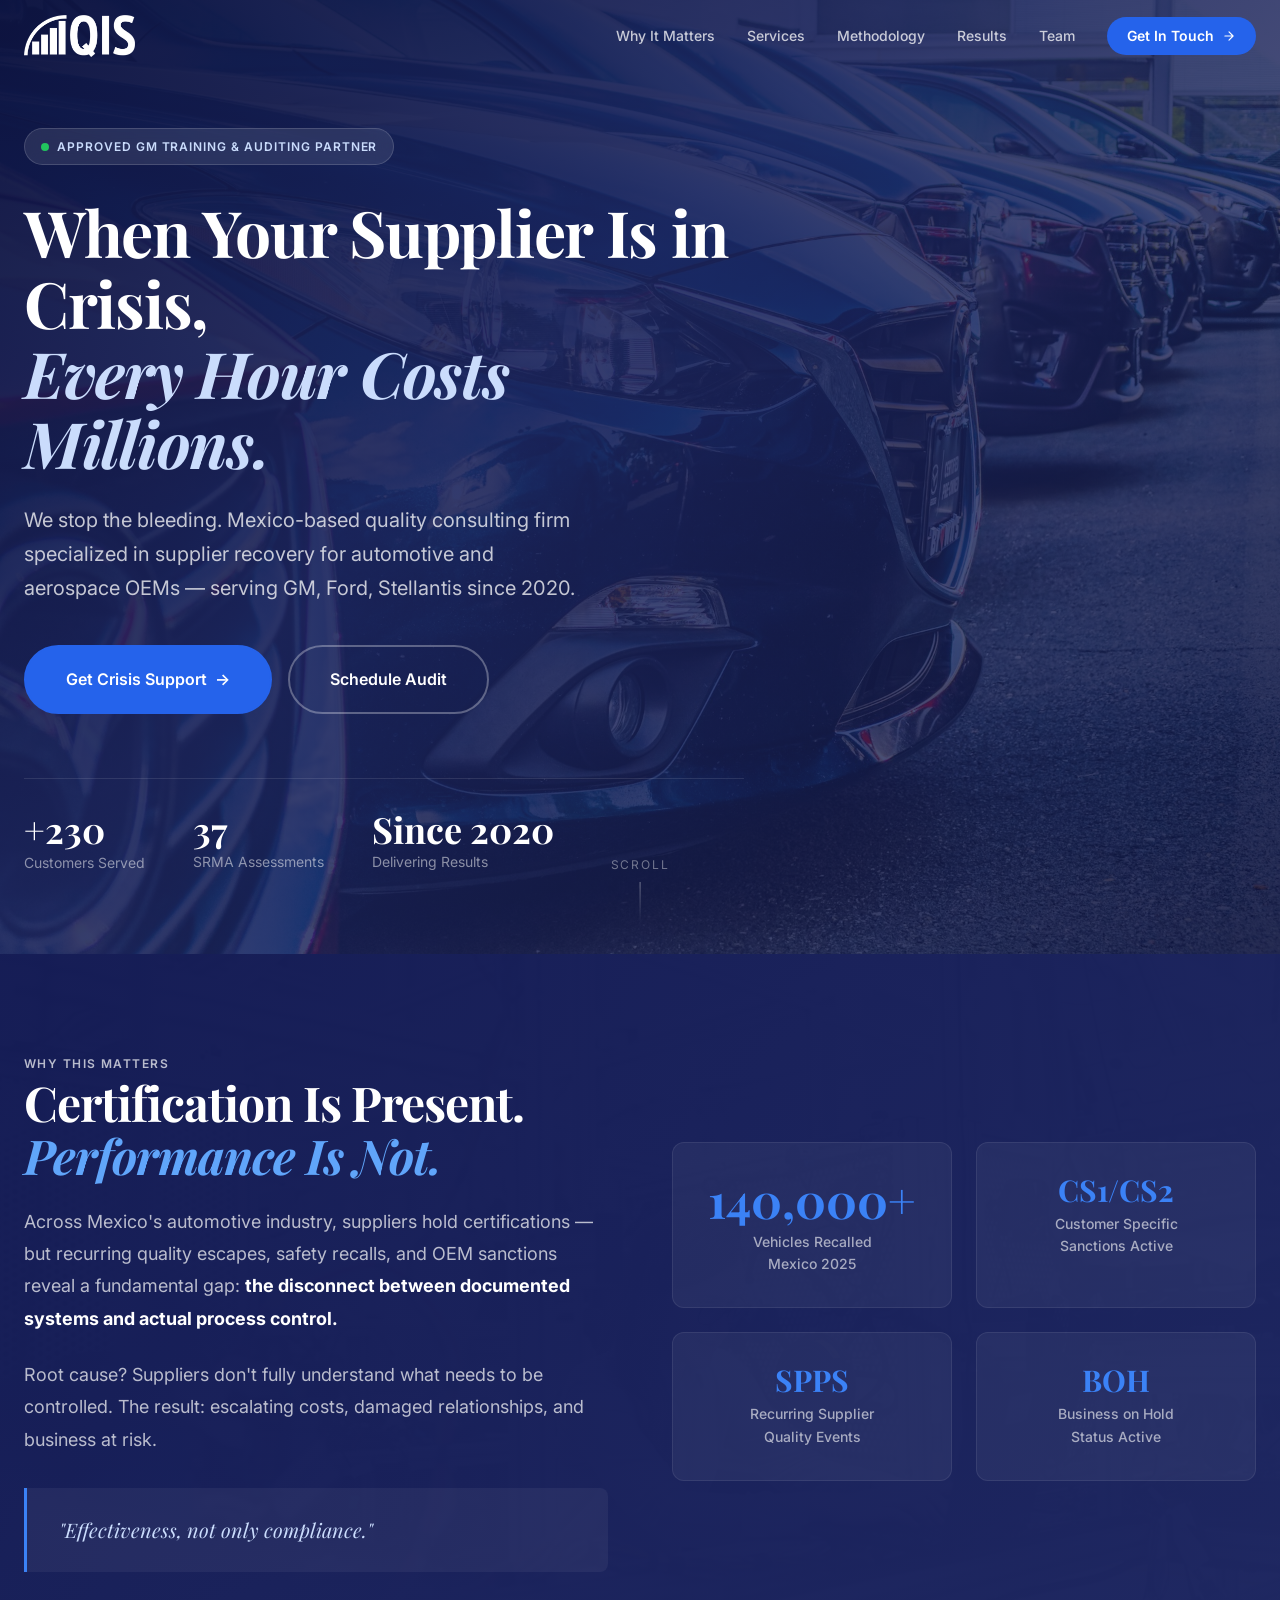
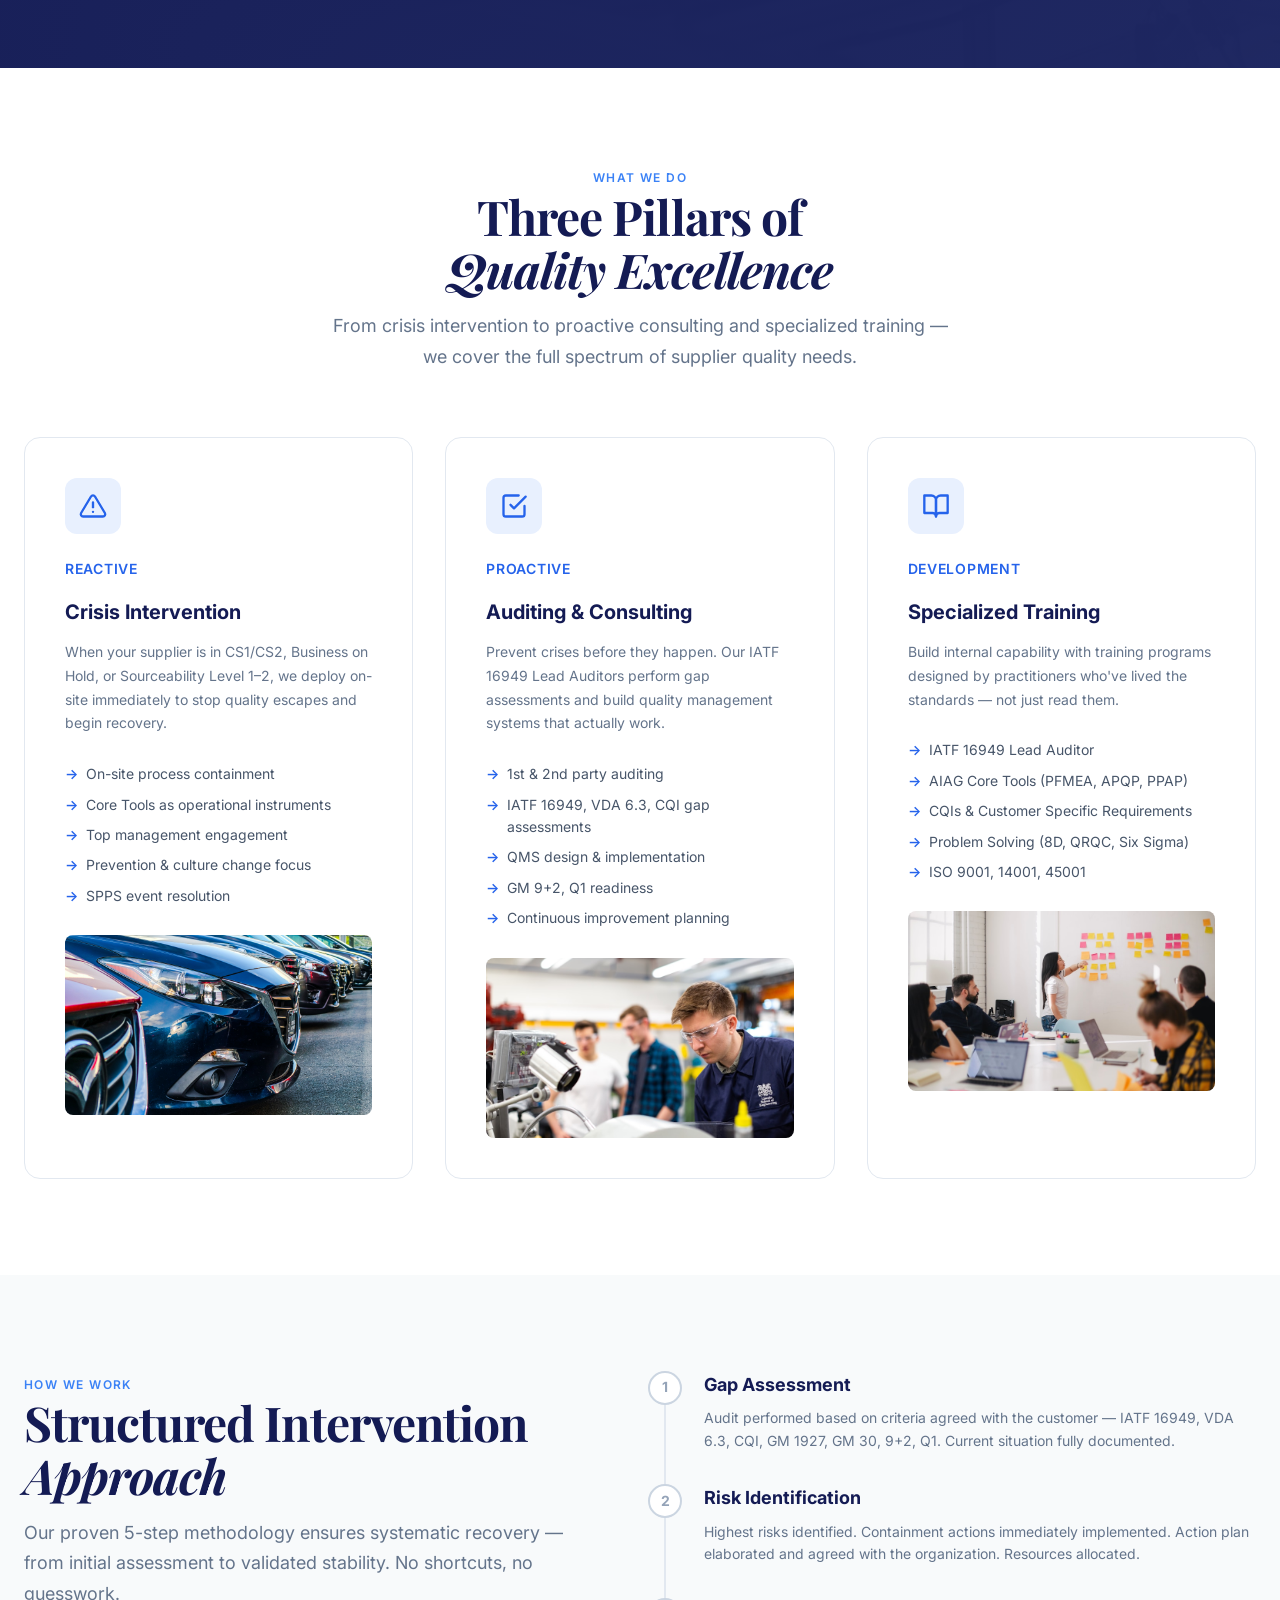
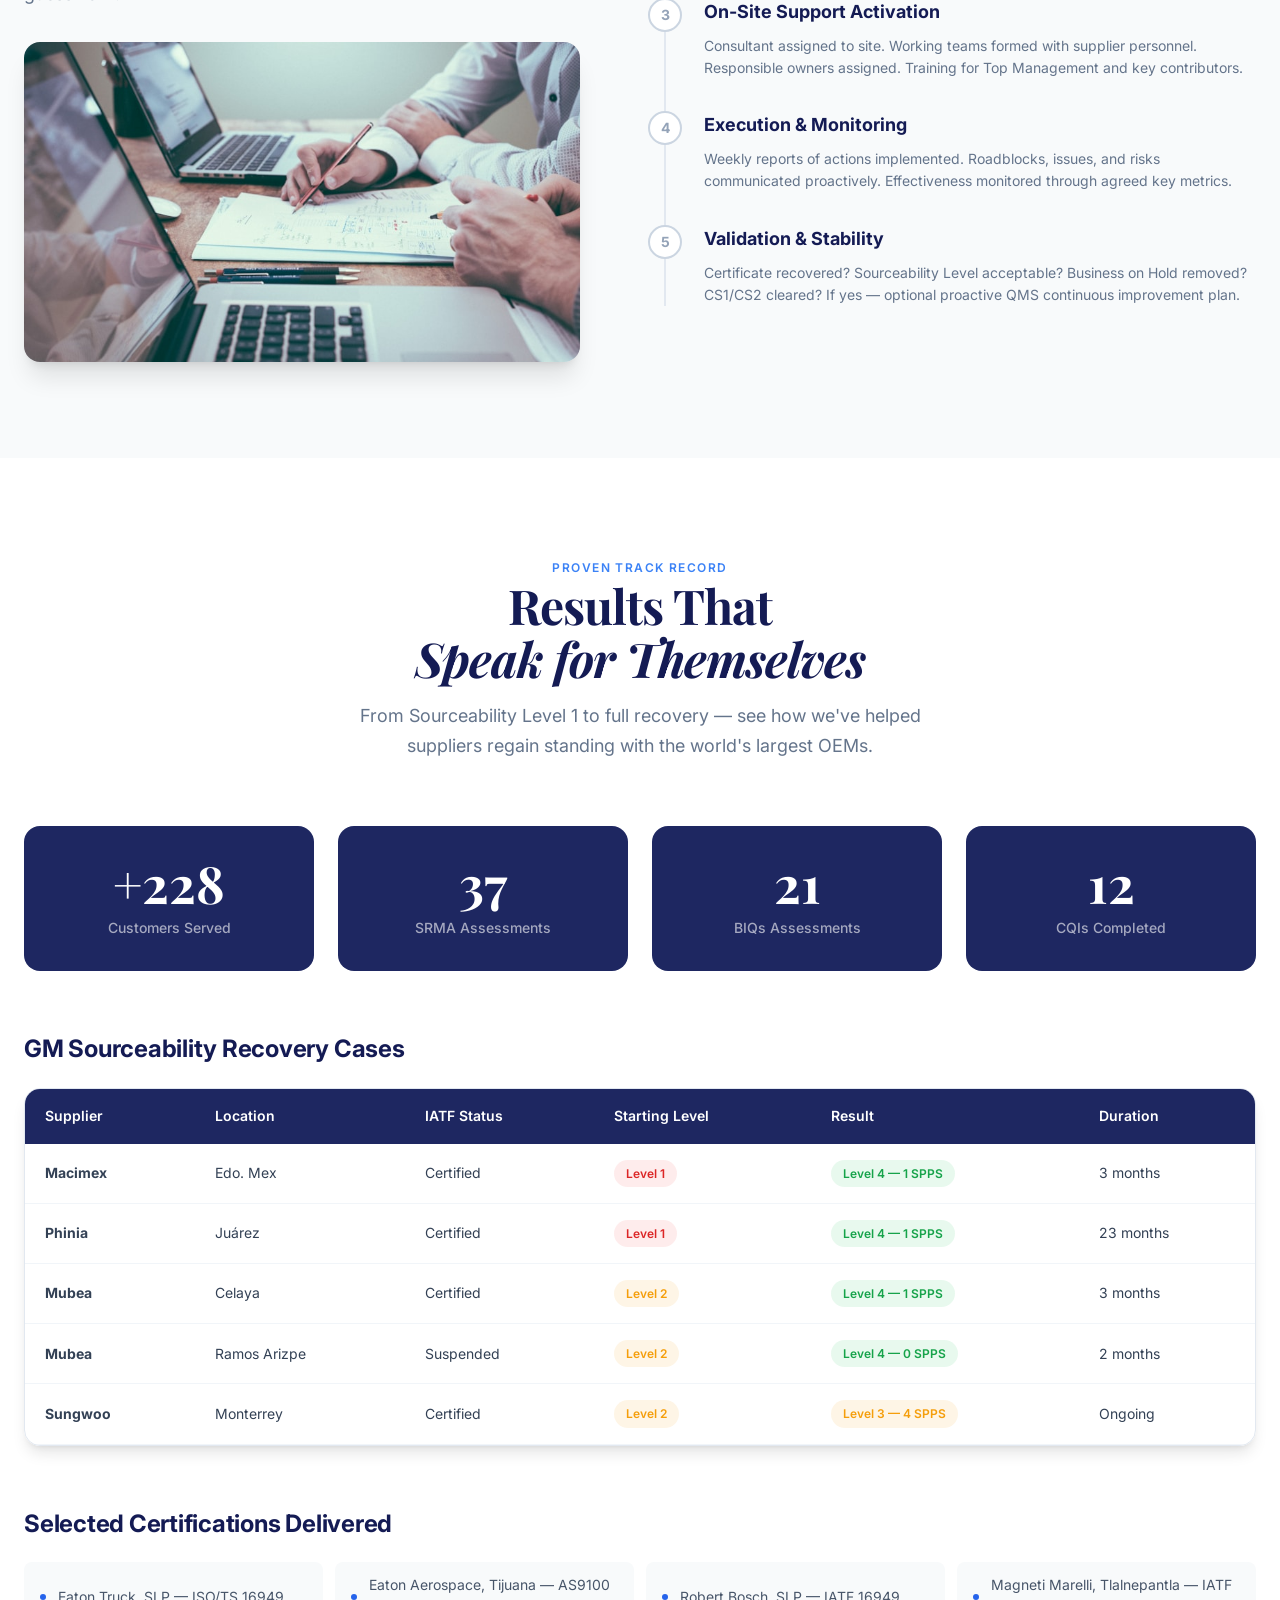
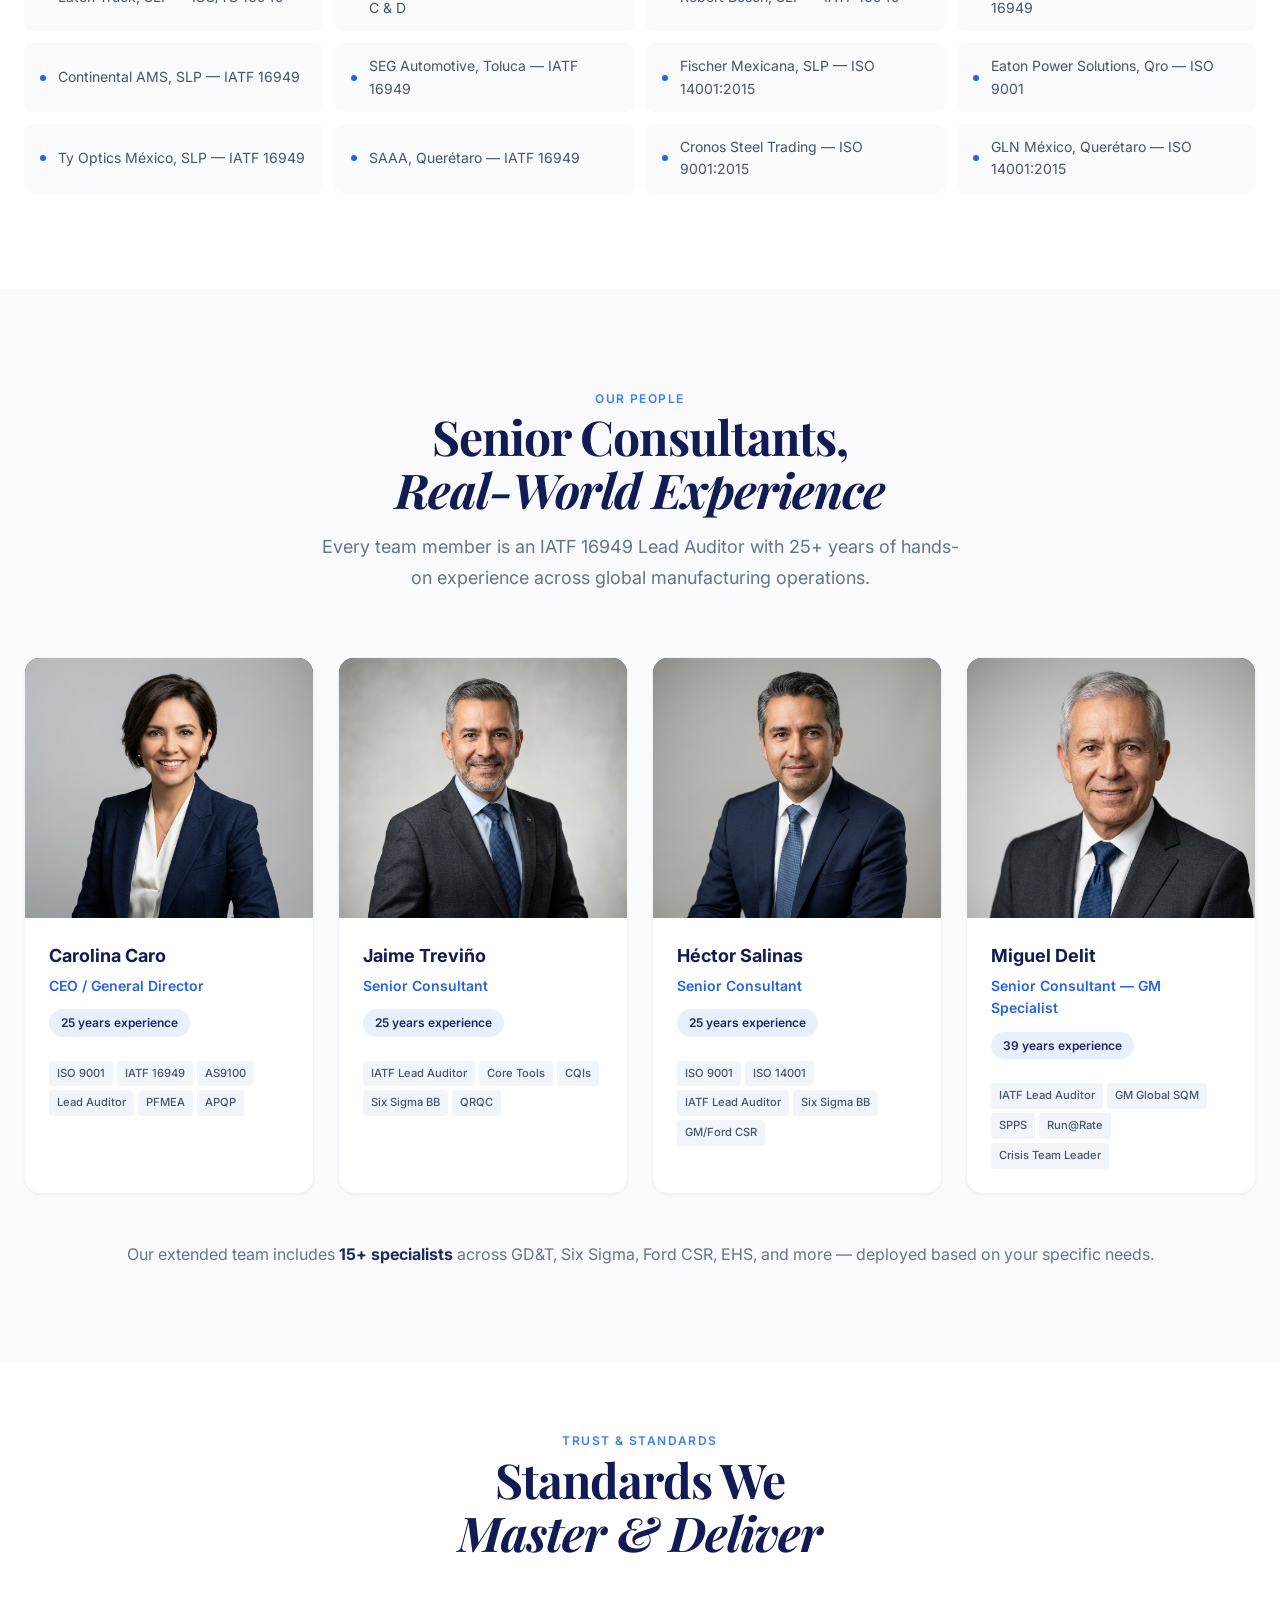
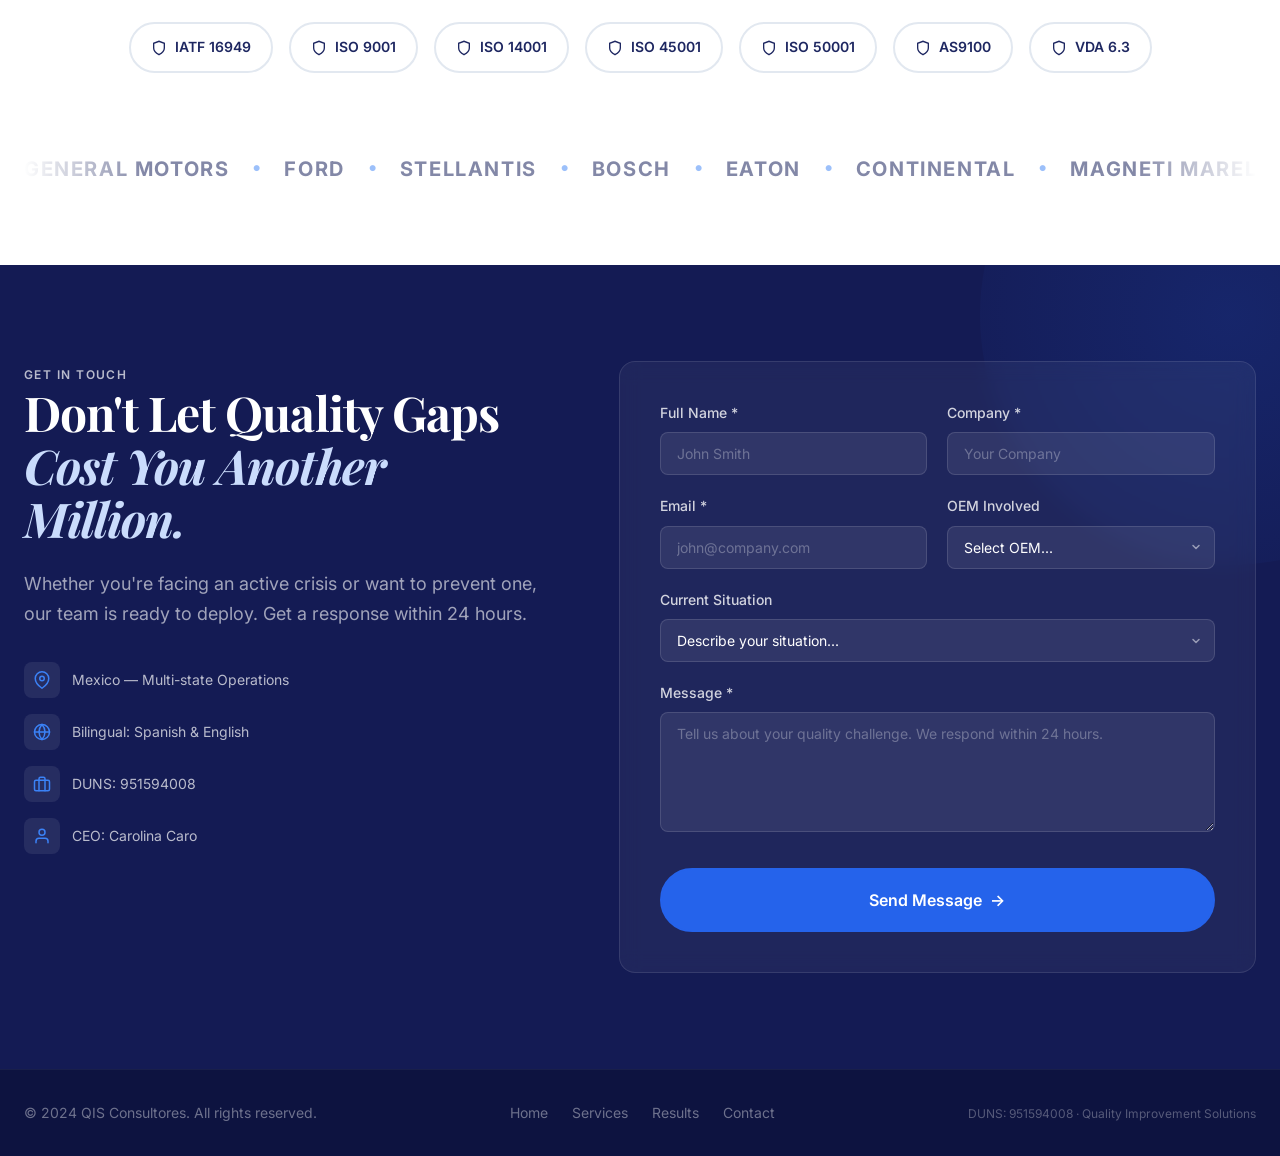
==== index.html @ 50d4d8ca "feat: QIS Consultores website with AI hero video, team photos, and logo marquee - Hero section with " ====
<!DOCTYPE html>
<html lang="en">
<head>
  <meta charset="UTF-8">
  <meta name="viewport" content="width=device-width, initial-scale=1.0">
  <meta name="description" content="QIS Consultores — Mexico-based quality consulting firm specialized in supplier recovery for automotive and aerospace OEMs. Serving GM, Ford, Stellantis since 2020.">
  <meta name="keywords" content="quality consulting, IATF 16949, supplier recovery, automotive quality, GM approved, ISO 9001, crisis intervention">
  <meta property="og:title" content="QIS Consultores — Quality Improvement Solutions">
  <meta property="og:description" content="When your supplier is in crisis, every hour costs millions. We stop the bleeding.">
  <meta property="og:type" content="website">
  <title>QIS Consultores — Quality Improvement Solutions</title>
  <link rel="stylesheet" href="css/styles.css">
  <link rel="icon" type="image/svg+xml" href="data:image/svg+xml,%3Csvg xmlns='http://www.w3.org/2000/svg' viewBox='0 0 32 32'%3E%3Crect width='32' height='32' rx='6' fill='%231E2761'/%3E%3Ctext x='6' y='23' font-family='Inter,sans-serif' font-weight='800' font-size='18' fill='%23CADCFC'%3EQIS%3C/text%3E%3C/svg%3E">
</head>
<body>

  <!-- ==================== PRELOADER ==================== -->
  <div class="preloader" id="preloader">
    <img src="assets/images/logo.avif" alt="QIS" class="preloader__logo-img" style="width: 80px; height: auto;">
  </div>

  <!-- ==================== NAVIGATION ==================== -->
  <nav class="navbar navbar--transparent" id="navbar">
    <div class="navbar__inner">
      <a href="#hero" class="navbar__logo" id="nav-logo">
        <img src="assets/images/logo.avif" alt="QIS Consultores" class="navbar__logo-img">
      </a>
      <div class="navbar__links" id="nav-links">
        <a href="#problem" class="navbar__link">Why It Matters</a>
        <a href="#services" class="navbar__link">Services</a>
        <a href="#methodology" class="navbar__link">Methodology</a>
        <a href="#results" class="navbar__link">Results</a>
        <a href="#team" class="navbar__link">Team</a>
        <a href="#contact" class="navbar__cta">
          Get In Touch
          <svg width="14" height="14" viewBox="0 0 24 24" fill="none" stroke="currentColor" stroke-width="2" stroke-linecap="round" stroke-linejoin="round"><path d="M5 12h14M12 5l7 7-7 7"/></svg>
        </a>
      </div>
      <button class="navbar__toggle" id="nav-toggle" aria-label="Toggle menu">
        <span></span>
        <span></span>
        <span></span>
      </button>
    </div>
  </nav>

  <!-- ==================== HERO ==================== -->
  <section class="hero" id="hero">
    <div class="hero__bg">
      <video
        autoplay
        muted
        loop
        playsinline
        preload="auto"
        poster="assets/images/hero-bg.jpg"
        aria-hidden="true"
      >
        <source src="assets/video/hero-video.mp4" type="video/mp4">
        <!-- Fallback for browsers that don't support video -->
        <img src="assets/images/hero-bg.jpg" alt="Quality consultants on automotive manufacturing floor">
      </video>
    </div>
    <div class="container">
      <div class="hero__content">
        <div class="hero__badge">
          <span class="hero__badge-dot"></span>
          Approved GM Training & Auditing Partner
        </div>
        <h1 class="hero__title heading-display">
          When Your Supplier Is in Crisis,<br>
          <em>Every Hour Costs Millions.</em>
        </h1>
        <p class="hero__subtitle">
          We stop the bleeding. Mexico-based quality consulting firm specialized in supplier recovery for automotive and aerospace OEMs — serving GM, Ford, Stellantis since 2020.
        </p>
        <div class="hero__actions">
          <a href="#contact" class="btn btn--primary btn--lg">
            Get Crisis Support
            <span class="btn__arrow">→</span>
          </a>
          <a href="#services" class="btn btn--outline btn--lg">
            Schedule Audit
          </a>
        </div>
        <div class="hero__stats">
          <div class="hero__stat">
            <div class="hero__stat-number counter" data-target="230" data-prefix="+">+230</div>
            <div class="hero__stat-label">Customers Served</div>
          </div>
          <div class="hero__stat">
            <div class="hero__stat-number">37</div>
            <div class="hero__stat-label">SRMA Assessments</div>
          </div>
          <div class="hero__stat">
            <div class="hero__stat-number">Since 2020</div>
            <div class="hero__stat-label">Delivering Results</div>
          </div>
        </div>
      </div>
    </div>
    <div class="hero__scroll">
      <span>Scroll</span>
      <div class="hero__scroll-line"></div>
    </div>
  </section>

  <!-- ==================== THE PROBLEM ==================== -->
  <section class="problem section section--navy" id="problem">
    <div class="problem__bg">
      <img src="assets/images/problem-bg.jpg" alt="Automotive assembly line" loading="lazy">
    </div>
    <div class="container problem__content">
      <div class="problem__grid">
        <div class="problem__text reveal-left">
          <span class="label label--white">Why This Matters</span>
          <h2 class="heading-display">
            Certification Is Present.<br>
            <em style="color: var(--blue-300);">Performance Is Not.</em>
          </h2>
          <p>
            Across Mexico's automotive industry, suppliers hold certifications — but recurring quality escapes, safety recalls, and OEM sanctions reveal a fundamental gap: <strong style="color: var(--white);">the disconnect between documented systems and actual process control.</strong>
          </p>
          <p>
            Root cause? Suppliers don't fully understand what needs to be controlled. The result: escalating costs, damaged relationships, and business at risk.
          </p>
          <div class="problem__quote">
            <p>"Effectiveness, not only compliance."</p>
          </div>
        </div>
        <div class="problem__stats reveal-right reveal-stagger">
          <div class="problem__stat-card">
            <div class="problem__stat-number counter" data-target="140000" data-suffix="+">140,000+</div>
            <div class="problem__stat-label">Vehicles Recalled<br>Mexico 2025</div>
          </div>
          <div class="problem__stat-card">
            <div class="problem__stat-number" style="font-size: var(--text-3xl);">CS1/CS2</div>
            <div class="problem__stat-label">Customer Specific<br>Sanctions Active</div>
          </div>
          <div class="problem__stat-card">
            <div class="problem__stat-number" style="font-size: var(--text-3xl);">SPPS</div>
            <div class="problem__stat-label">Recurring Supplier<br>Quality Events</div>
          </div>
          <div class="problem__stat-card">
            <div class="problem__stat-number" style="font-size: var(--text-3xl);">BOH</div>
            <div class="problem__stat-label">Business on Hold<br>Status Active</div>
          </div>
        </div>
      </div>
    </div>
  </section>

  <!-- ==================== SERVICES ==================== -->
  <section class="services section" id="services">
    <div class="container">
      <div class="section__header reveal">
        <span class="label">What We Do</span>
        <h2 class="heading-display">Three Pillars of<br><em>Quality Excellence</em></h2>
        <p>From crisis intervention to proactive consulting and specialized training — we cover the full spectrum of supplier quality needs.</p>
      </div>
      <div class="services__grid reveal-stagger">
        <!-- Reactive -->
        <div class="service-card">
          <div class="service-card__icon">
            <svg viewBox="0 0 24 24" fill="none" stroke="currentColor" stroke-width="2" stroke-linecap="round" stroke-linejoin="round">
              <path d="M10.29 3.86L1.82 18a2 2 0 0 0 1.71 3h16.94a2 2 0 0 0 1.71-3L13.71 3.86a2 2 0 0 0-3.42 0z"/>
              <line x1="12" y1="9" x2="12" y2="13"/>
              <line x1="12" y1="17" x2="12.01" y2="17"/>
            </svg>
          </div>
          <div class="service-card__subtitle">Reactive</div>
          <h3 class="service-card__title">Crisis Intervention</h3>
          <p class="service-card__description">When your supplier is in CS1/CS2, Business on Hold, or Sourceability Level 1–2, we deploy on-site immediately to stop quality escapes and begin recovery.</p>
          <ul class="service-card__list">
            <li>On-site process containment</li>
            <li>Core Tools as operational instruments</li>
            <li>Top management engagement</li>
            <li>Prevention & culture change focus</li>
            <li>SPPS event resolution</li>
          </ul>
          <div class="service-card__image">
            <img src="assets/images/hero-bg.jpg" alt="Crisis intervention on manufacturing floor" loading="lazy">
          </div>
        </div>

        <!-- Proactive -->
        <div class="service-card">
          <div class="service-card__icon">
            <svg viewBox="0 0 24 24" fill="none" stroke="currentColor" stroke-width="2" stroke-linecap="round" stroke-linejoin="round">
              <path d="M9 11l3 3L22 4"/>
              <path d="M21 12v7a2 2 0 0 1-2 2H5a2 2 0 0 1-2-2V5a2 2 0 0 1 2-2h11"/>
            </svg>
          </div>
          <div class="service-card__subtitle">Proactive</div>
          <h3 class="service-card__title">Auditing & Consulting</h3>
          <p class="service-card__description">Prevent crises before they happen. Our IATF 16949 Lead Auditors perform gap assessments and build quality management systems that actually work.</p>
          <ul class="service-card__list">
            <li>1st & 2nd party auditing</li>
            <li>IATF 16949, VDA 6.3, CQI gap assessments</li>
            <li>QMS design & implementation</li>
            <li>GM 9+2, Q1 readiness</li>
            <li>Continuous improvement planning</li>
          </ul>
          <div class="service-card__image">
            <img src="assets/images/services-audit.jpg" alt="Quality audit inspection" loading="lazy">
          </div>
        </div>

        <!-- Training -->
        <div class="service-card">
          <div class="service-card__icon">
            <svg viewBox="0 0 24 24" fill="none" stroke="currentColor" stroke-width="2" stroke-linecap="round" stroke-linejoin="round">
              <path d="M2 3h6a4 4 0 0 1 4 4v14a3 3 0 0 0-3-3H2z"/>
              <path d="M22 3h-6a4 4 0 0 0-4 4v14a3 3 0 0 1 3-3h7z"/>
            </svg>
          </div>
          <div class="service-card__subtitle">Development</div>
          <h3 class="service-card__title">Specialized Training</h3>
          <p class="service-card__description">Build internal capability with training programs designed by practitioners who've lived the standards — not just read them.</p>
          <ul class="service-card__list">
            <li>IATF 16949 Lead Auditor</li>
            <li>AIAG Core Tools (PFMEA, APQP, PPAP)</li>
            <li>CQIs & Customer Specific Requirements</li>
            <li>Problem Solving (8D, QRQC, Six Sigma)</li>
            <li>ISO 9001, 14001, 45001</li>
          </ul>
          <div class="service-card__image">
            <img src="assets/images/training.jpg" alt="Training session" loading="lazy">
          </div>
        </div>
      </div>
    </div>
  </section>

  <!-- ==================== METHODOLOGY ==================== -->
  <section class="methodology section" id="methodology">
    <div class="container">
      <div class="methodology__content">
        <div class="methodology__left reveal-left">
          <span class="label">How We Work</span>
          <h2 class="heading-display">Structured Intervention<br><em>Approach</em></h2>
          <p>Our proven 5-step methodology ensures systematic recovery — from initial assessment to validated stability. No shortcuts, no guesswork.</p>
          <div class="methodology__image">
            <img src="assets/images/methodology.jpg" alt="Quality management methodology" loading="lazy">
          </div>
        </div>
        <div class="timeline reveal">
          <div class="timeline__item">
            <div class="timeline__number">1</div>
            <h3 class="timeline__title">Gap Assessment</h3>
            <p class="timeline__desc">Audit performed based on criteria agreed with the customer — IATF 16949, VDA 6.3, CQI, GM 1927, GM 30, 9+2, Q1. Current situation fully documented.</p>
          </div>
          <div class="timeline__item">
            <div class="timeline__number">2</div>
            <h3 class="timeline__title">Risk Identification</h3>
            <p class="timeline__desc">Highest risks identified. Containment actions immediately implemented. Action plan elaborated and agreed with the organization. Resources allocated.</p>
          </div>
          <div class="timeline__item">
            <div class="timeline__number">3</div>
            <h3 class="timeline__title">On-Site Support Activation</h3>
            <p class="timeline__desc">Consultant assigned to site. Working teams formed with supplier personnel. Responsible owners assigned. Training for Top Management and key contributors.</p>
          </div>
          <div class="timeline__item">
            <div class="timeline__number">4</div>
            <h3 class="timeline__title">Execution & Monitoring</h3>
            <p class="timeline__desc">Weekly reports of actions implemented. Roadblocks, issues, and risks communicated proactively. Effectiveness monitored through agreed key metrics.</p>
          </div>
          <div class="timeline__item">
            <div class="timeline__number">5</div>
            <h3 class="timeline__title">Validation & Stability</h3>
            <p class="timeline__desc">Certificate recovered? Sourceability Level acceptable? Business on Hold removed? CS1/CS2 cleared? If yes — optional proactive QMS continuous improvement plan.</p>
          </div>
        </div>
      </div>
    </div>
  </section>

  <!-- ==================== RESULTS ==================== -->
  <section class="results section" id="results">
    <div class="container">
      <div class="section__header reveal">
        <span class="label">Proven Track Record</span>
        <h2 class="heading-display">Results That<br><em>Speak for Themselves</em></h2>
        <p>From Sourceability Level 1 to full recovery — see how we've helped suppliers regain standing with the world's largest OEMs.</p>
      </div>

      <!-- Stats Bar -->
      <div class="stats-bar reveal-stagger">
        <div class="stat-item">
          <div class="stat-item__number counter" data-target="230" data-prefix="+">+230</div>
          <div class="stat-item__label">Customers Served</div>
        </div>
        <div class="stat-item">
          <div class="stat-item__number">37</div>
          <div class="stat-item__label">SRMA Assessments</div>
        </div>
        <div class="stat-item">
          <div class="stat-item__number">21</div>
          <div class="stat-item__label">BIQs Assessments</div>
        </div>
        <div class="stat-item">
          <div class="stat-item__number">12</div>
          <div class="stat-item__label">CQIs Completed</div>
        </div>
      </div>

      <!-- GM Sourceability Table -->
      <div class="reveal">
        <h3 class="heading-sans" style="font-size: var(--text-2xl); margin-bottom: var(--space-6); color: var(--navy-800);">
          GM Sourceability Recovery Cases
        </h3>
        <div class="results__table-wrapper">
          <table class="results__table">
            <thead>
              <tr>
                <th>Supplier</th>
                <th>Location</th>
                <th>IATF Status</th>
                <th>Starting Level</th>
                <th>Result</th>
                <th>Duration</th>
              </tr>
            </thead>
            <tbody>
              <tr>
                <td><strong>Macimex</strong></td>
                <td>Edo. Mex</td>
                <td>Certified</td>
                <td><span class="badge badge--danger">Level 1</span></td>
                <td><span class="badge badge--success">Level 4 — 1 SPPS</span></td>
                <td>3 months</td>
              </tr>
              <tr>
                <td><strong>Phinia</strong></td>
                <td>Juárez</td>
                <td>Certified</td>
                <td><span class="badge badge--danger">Level 1</span></td>
                <td><span class="badge badge--success">Level 4 — 1 SPPS</span></td>
                <td>23 months</td>
              </tr>
              <tr>
                <td><strong>Mubea</strong></td>
                <td>Celaya</td>
                <td>Certified</td>
                <td><span class="badge badge--warning">Level 2</span></td>
                <td><span class="badge badge--success">Level 4 — 1 SPPS</span></td>
                <td>3 months</td>
              </tr>
              <tr>
                <td><strong>Mubea</strong></td>
                <td>Ramos Arizpe</td>
                <td>Suspended</td>
                <td><span class="badge badge--warning">Level 2</span></td>
                <td><span class="badge badge--success">Level 4 — 0 SPPS</span></td>
                <td>2 months</td>
              </tr>
              <tr>
                <td><strong>Sungwoo</strong></td>
                <td>Monterrey</td>
                <td>Certified</td>
                <td><span class="badge badge--warning">Level 2</span></td>
                <td><span class="badge badge--warning">Level 3 — 4 SPPS</span></td>
                <td>Ongoing</td>
              </tr>
            </tbody>
          </table>
        </div>
      </div>

      <!-- Certifications Delivered -->
      <div class="certifications reveal">
        <h3 class="heading-sans" style="font-size: var(--text-2xl); margin-bottom: var(--space-6); color: var(--navy-800);">
          Selected Certifications Delivered
        </h3>
        <div class="certifications__grid">
          <div class="cert-item"><span class="cert-item__dot"></span>Eaton Truck, SLP — ISO/TS 16949</div>
          <div class="cert-item"><span class="cert-item__dot"></span>Eaton Aerospace, Tijuana — AS9100 C & D</div>
          <div class="cert-item"><span class="cert-item__dot"></span>Robert Bosch, SLP — IATF 16949</div>
          <div class="cert-item"><span class="cert-item__dot"></span>Magneti Marelli, Tlalnepantla — IATF 16949</div>
          <div class="cert-item"><span class="cert-item__dot"></span>Continental AMS, SLP — IATF 16949</div>
          <div class="cert-item"><span class="cert-item__dot"></span>SEG Automotive, Toluca — IATF 16949</div>
          <div class="cert-item"><span class="cert-item__dot"></span>Fischer Mexicana, SLP — ISO 14001:2015</div>
          <div class="cert-item"><span class="cert-item__dot"></span>Eaton Power Solutions, Qro — ISO 9001</div>
          <div class="cert-item"><span class="cert-item__dot"></span>Ty Optics México, SLP — IATF 16949</div>
          <div class="cert-item"><span class="cert-item__dot"></span>SAAA, Querétaro — IATF 16949</div>
          <div class="cert-item"><span class="cert-item__dot"></span>Cronos Steel Trading — ISO 9001:2015</div>
          <div class="cert-item"><span class="cert-item__dot"></span>GLN México, Querétaro — ISO 14001:2015</div>
        </div>
      </div>
    </div>
  </section>

  <!-- ==================== TEAM ==================== -->
  <section class="team section" id="team">
    <div class="container">
      <div class="section__header reveal">
        <span class="label">Our People</span>
        <h2 class="heading-display">Senior Consultants,<br><em>Real-World Experience</em></h2>
        <p>Every team member is an IATF 16949 Lead Auditor with 25+ years of hands-on experience across global manufacturing operations.</p>
      </div>
      <div class="team__grid reveal-stagger">
        <!-- Carolina Caro -->
        <div class="team-card">
          <div class="team-card__photo">
            <img src="assets/images/team/carolina-caro.png" alt="Carolina Caro - CEO" loading="lazy">
          </div>
          <div class="team-card__info">
            <h3 class="team-card__name">Carolina Caro</h3>
            <p class="team-card__role">CEO / General Director</p>
            <span class="team-card__experience">25 years experience</span>
            <div class="team-card__specialties">
              <span class="team-card__specialty">ISO 9001</span>
              <span class="team-card__specialty">IATF 16949</span>
              <span class="team-card__specialty">AS9100</span>
              <span class="team-card__specialty">Lead Auditor</span>
              <span class="team-card__specialty">PFMEA</span>
              <span class="team-card__specialty">APQP</span>
            </div>
          </div>
        </div>

        <!-- Jaime Treviño -->
        <div class="team-card">
          <div class="team-card__photo">
            <img src="assets/images/team/jaime-trevino.png" alt="Jaime Treviño - Senior Consultant" loading="lazy">
          </div>
          <div class="team-card__info">
            <h3 class="team-card__name">Jaime Treviño</h3>
            <p class="team-card__role">Senior Consultant</p>
            <span class="team-card__experience">25 years experience</span>
            <div class="team-card__specialties">
              <span class="team-card__specialty">IATF Lead Auditor</span>
              <span class="team-card__specialty">Core Tools</span>
              <span class="team-card__specialty">CQIs</span>
              <span class="team-card__specialty">Six Sigma BB</span>
              <span class="team-card__specialty">QRQC</span>
            </div>
          </div>
        </div>

        <!-- Héctor Salinas -->
        <div class="team-card">
          <div class="team-card__photo">
            <img src="assets/images/team/hector-salinas.png" alt="Héctor Salinas - Senior Consultant" loading="lazy">
          </div>
          <div class="team-card__info">
            <h3 class="team-card__name">Héctor Salinas</h3>
            <p class="team-card__role">Senior Consultant</p>
            <span class="team-card__experience">25 years experience</span>
            <div class="team-card__specialties">
              <span class="team-card__specialty">ISO 9001</span>
              <span class="team-card__specialty">ISO 14001</span>
              <span class="team-card__specialty">IATF Lead Auditor</span>
              <span class="team-card__specialty">Six Sigma BB</span>
              <span class="team-card__specialty">GM/Ford CSR</span>
            </div>
          </div>
        </div>

        <!-- Miguel Delit -->
        <div class="team-card">
          <div class="team-card__photo">
            <img src="assets/images/team/miguel-delit.png" alt="Miguel Delit - Senior Consultant" loading="lazy">
          </div>
          <div class="team-card__info">
            <h3 class="team-card__name">Miguel Delit</h3>
            <p class="team-card__role">Senior Consultant — GM Specialist</p>
            <span class="team-card__experience">39 years experience</span>
            <div class="team-card__specialties">
              <span class="team-card__specialty">IATF Lead Auditor</span>
              <span class="team-card__specialty">GM Global SQM</span>
              <span class="team-card__specialty">SPPS</span>
              <span class="team-card__specialty">Run@Rate</span>
              <span class="team-card__specialty">Crisis Team Leader</span>
            </div>
          </div>
        </div>
      </div>

      <!-- Additional Team Note -->
      <div class="reveal" style="text-align: center; margin-top: var(--space-8);">
        <p style="color: var(--gray-500); font-size: var(--text-base);">
          Our extended team includes <strong style="color: var(--navy-700);">15+ specialists</strong> across GD&T, Six Sigma, Ford CSR, EHS, and more — deployed based on your specific needs.
        </p>
      </div>
    </div>
  </section>

  <!-- ==================== CLIENTS / TRUST SIGNALS ==================== -->
  <section class="clients section" id="clients">
    <div class="container">
      <div class="section__header reveal">
        <span class="label">Trust & Standards</span>
        <h2 class="heading-display">Standards We<br><em>Master & Deliver</em></h2>
      </div>
      <div class="clients__standards reveal-stagger">
        <div class="standard-badge">
          <svg width="16" height="16" viewBox="0 0 24 24" fill="none" stroke="currentColor" stroke-width="2"><path d="M12 22s8-4 8-10V5l-8-3-8 3v7c0 6 8 10 8 10z"/></svg>
          IATF 16949
        </div>
        <div class="standard-badge">
          <svg width="16" height="16" viewBox="0 0 24 24" fill="none" stroke="currentColor" stroke-width="2"><path d="M12 22s8-4 8-10V5l-8-3-8 3v7c0 6 8 10 8 10z"/></svg>
          ISO 9001
        </div>
        <div class="standard-badge">
          <svg width="16" height="16" viewBox="0 0 24 24" fill="none" stroke="currentColor" stroke-width="2"><path d="M12 22s8-4 8-10V5l-8-3-8 3v7c0 6 8 10 8 10z"/></svg>
          ISO 14001
        </div>
        <div class="standard-badge">
          <svg width="16" height="16" viewBox="0 0 24 24" fill="none" stroke="currentColor" stroke-width="2"><path d="M12 22s8-4 8-10V5l-8-3-8 3v7c0 6 8 10 8 10z"/></svg>
          ISO 45001
        </div>
        <div class="standard-badge">
          <svg width="16" height="16" viewBox="0 0 24 24" fill="none" stroke="currentColor" stroke-width="2"><path d="M12 22s8-4 8-10V5l-8-3-8 3v7c0 6 8 10 8 10z"/></svg>
          ISO 50001
        </div>
        <div class="standard-badge">
          <svg width="16" height="16" viewBox="0 0 24 24" fill="none" stroke="currentColor" stroke-width="2"><path d="M12 22s8-4 8-10V5l-8-3-8 3v7c0 6 8 10 8 10z"/></svg>
          AS9100
        </div>
        <div class="standard-badge">
          <svg width="16" height="16" viewBox="0 0 24 24" fill="none" stroke="currentColor" stroke-width="2"><path d="M12 22s8-4 8-10V5l-8-3-8 3v7c0 6 8 10 8 10z"/></svg>
          VDA 6.3
        </div>
      </div>

      <!-- Client Logos Marquee -->
      <div class="marquee reveal">
        <div class="marquee__track">
          <div class="marquee__inner">
            <span class="marquee__logo">GENERAL MOTORS</span>
            <span class="marquee__dot">●</span>
            <span class="marquee__logo">FORD</span>
            <span class="marquee__dot">●</span>
            <span class="marquee__logo">STELLANTIS</span>
            <span class="marquee__dot">●</span>
            <span class="marquee__logo">BOSCH</span>
            <span class="marquee__dot">●</span>
            <span class="marquee__logo">EATON</span>
            <span class="marquee__dot">●</span>
            <span class="marquee__logo">CONTINENTAL</span>
            <span class="marquee__dot">●</span>
            <span class="marquee__logo">MAGNETI MARELLI</span>
            <span class="marquee__dot">●</span>
            <span class="marquee__logo">NEMAK</span>
            <span class="marquee__dot">●</span>
            <span class="marquee__logo">MACIMEX</span>
            <span class="marquee__dot">●</span>
            <span class="marquee__logo">PHINIA</span>
            <span class="marquee__dot">●</span>
            <span class="marquee__logo">MUBEA</span>
            <span class="marquee__dot">●</span>
            <span class="marquee__logo">SUNGWOO</span>
            <span class="marquee__dot">●</span>
            <span class="marquee__logo">SEG AUTOMOTIVE</span>
            <span class="marquee__dot">●</span>
          </div>
          <!-- Duplicate for seamless loop -->
          <div class="marquee__inner" aria-hidden="true">
            <span class="marquee__logo">GENERAL MOTORS</span>
            <span class="marquee__dot">●</span>
            <span class="marquee__logo">FORD</span>
            <span class="marquee__dot">●</span>
            <span class="marquee__logo">STELLANTIS</span>
            <span class="marquee__dot">●</span>
            <span class="marquee__logo">BOSCH</span>
            <span class="marquee__dot">●</span>
            <span class="marquee__logo">EATON</span>
            <span class="marquee__dot">●</span>
            <span class="marquee__logo">CONTINENTAL</span>
            <span class="marquee__dot">●</span>
            <span class="marquee__logo">MAGNETI MARELLI</span>
            <span class="marquee__dot">●</span>
            <span class="marquee__logo">NEMAK</span>
            <span class="marquee__dot">●</span>
            <span class="marquee__logo">MACIMEX</span>
            <span class="marquee__dot">●</span>
            <span class="marquee__logo">PHINIA</span>
            <span class="marquee__dot">●</span>
            <span class="marquee__logo">MUBEA</span>
            <span class="marquee__dot">●</span>
            <span class="marquee__logo">SUNGWOO</span>
            <span class="marquee__dot">●</span>
            <span class="marquee__logo">SEG AUTOMOTIVE</span>
            <span class="marquee__dot">●</span>
          </div>
        </div>
      </div>
    </div>
  </section>

  <!-- ==================== CONTACT ==================== -->
  <section class="contact section" id="contact">
    <div class="container">
      <div class="contact__grid">
        <div class="contact__info reveal-left">
          <span class="label label--white">Get in Touch</span>
          <h2 class="heading-display">
            Don't Let Quality Gaps<br>
            <em style="color: var(--ice-blue);">Cost You Another Million.</em>
          </h2>
          <p>Whether you're facing an active crisis or want to prevent one, our team is ready to deploy. Get a response within 24 hours.</p>
          <div class="contact__details">
            <div class="contact__detail">
              <div class="contact__detail-icon">
                <svg viewBox="0 0 24 24" fill="none" stroke="currentColor" stroke-width="2" stroke-linecap="round"><path d="M21 10c0 7-9 13-9 13s-9-6-9-13a9 9 0 0 1 18 0z"/><circle cx="12" cy="10" r="3"/></svg>
              </div>
              <span>Mexico — Multi-state Operations</span>
            </div>
            <div class="contact__detail">
              <div class="contact__detail-icon">
                <svg viewBox="0 0 24 24" fill="none" stroke="currentColor" stroke-width="2" stroke-linecap="round"><path d="M12 22c5.523 0 10-4.477 10-10S17.523 2 12 2 2 6.477 2 12s4.477 10 10 10z"/><path d="M2 12h20"/><path d="M12 2a15.3 15.3 0 0 1 4 10 15.3 15.3 0 0 1-4 10 15.3 15.3 0 0 1-4-10 15.3 15.3 0 0 1 4-10z"/></svg>
              </div>
              <span>Bilingual: Spanish & English</span>
            </div>
            <div class="contact__detail">
              <div class="contact__detail-icon">
                <svg viewBox="0 0 24 24" fill="none" stroke="currentColor" stroke-width="2" stroke-linecap="round"><rect x="2" y="7" width="20" height="14" rx="2" ry="2"/><path d="M16 21V5a2 2 0 0 0-2-2h-4a2 2 0 0 0-2 2v16"/></svg>
              </div>
              <span>DUNS: 951594008</span>
            </div>
            <div class="contact__detail">
              <div class="contact__detail-icon">
                <svg viewBox="0 0 24 24" fill="none" stroke="currentColor" stroke-width="2" stroke-linecap="round"><path d="M20 21v-2a4 4 0 0 0-4-4H8a4 4 0 0 0-4 4v2"/><circle cx="12" cy="7" r="4"/></svg>
              </div>
              <span>CEO: Carolina Caro</span>
            </div>
          </div>
        </div>

        <form class="contact__form reveal-right" id="contact-form">
          <div class="form__row">
            <div class="form__group">
              <label class="form__label" for="contact-name">Full Name *</label>
              <input type="text" class="form__input" id="contact-name" name="name" placeholder="John Smith" required>
            </div>
            <div class="form__group">
              <label class="form__label" for="contact-company">Company *</label>
              <input type="text" class="form__input" id="contact-company" name="company" placeholder="Your Company" required>
            </div>
          </div>
          <div class="form__row">
            <div class="form__group">
              <label class="form__label" for="contact-email">Email *</label>
              <input type="email" class="form__input" id="contact-email" name="email" placeholder="john@company.com" required>
            </div>
            <div class="form__group">
              <label class="form__label" for="contact-oem">OEM Involved</label>
              <select class="form__select" id="contact-oem" name="oem">
                <option value="">Select OEM...</option>
                <option value="gm">General Motors</option>
                <option value="ford">Ford</option>
                <option value="stellantis">Stellantis</option>
                <option value="other">Other</option>
                <option value="none">No OEM involved</option>
              </select>
            </div>
          </div>
          <div class="form__group">
            <label class="form__label" for="contact-situation">Current Situation</label>
            <select class="form__select" id="contact-situation" name="situation">
              <option value="">Describe your situation...</option>
              <option value="cs1cs2">CS1 / CS2 Active</option>
              <option value="boh">Business on Hold</option>
              <option value="sourceability">Sourceability Level 1-2</option>
              <option value="certification">Certification at Risk</option>
              <option value="audit">Need Proactive Audit</option>
              <option value="training">Training Request</option>
              <option value="other">Other</option>
            </select>
          </div>
          <div class="form__group">
            <label class="form__label" for="contact-message">Message *</label>
            <textarea class="form__textarea" id="contact-message" name="message" placeholder="Tell us about your quality challenge. We respond within 24 hours." required></textarea>
          </div>
          <button type="submit" class="btn btn--primary btn--lg form__submit" id="contact-submit">
            Send Message
            <span class="btn__arrow">→</span>
          </button>
        </form>
      </div>
    </div>
  </section>

  <!-- ==================== FOOTER ==================== -->
  <footer class="footer">
    <div class="container">
      <div class="footer__inner">
        <p class="footer__copy">© 2024 QIS Consultores. All rights reserved.</p>
        <div class="footer__links">
          <a href="#hero" class="footer__link">Home</a>
          <a href="#services" class="footer__link">Services</a>
          <a href="#results" class="footer__link">Results</a>
          <a href="#contact" class="footer__link">Contact</a>
        </div>
        <p class="footer__duns">DUNS: 951594008 · Quality Improvement Solutions</p>
      </div>
    </div>
  </footer>

  <script src="js/main.js"></script>
</body>
</html>
---- css/styles.css ----
/* ============================================
   QIS CONSULTORES — Design System & Styles
   Inspired by Exact Systems reference
   ============================================ */

/* --- Google Fonts Import --- */
@import url('https://fonts.googleapis.com/css2?family=Playfair+Display:ital,wght@0,400;0,500;0,600;0,700;1,400;1,500&family=Inter:wght@300;400;500;600;700&display=swap');

/* --- CSS Custom Properties (Design Tokens) --- */
:root {
  /* Colors */
  --navy-900: #0D1340;
  --navy-800: #141B54;
  --navy-700: #1E2761;
  --navy-600: #2A3580;
  --navy-500: #3545A0;
  --blue-500: #2563EB;
  --blue-400: #3B82F6;
  --blue-300: #60A5FA;
  --ice-blue: #CADCFC;
  --ice-light: #E8F0FE;
  --white: #FFFFFF;
  --gray-50: #F8FAFB;
  --gray-100: #F1F5F9;
  --gray-200: #E2E8F0;
  --gray-300: #CBD5E1;
  --gray-400: #94A3B8;
  --gray-500: #64748B;
  --gray-600: #475569;
  --gray-700: #334155;
  --gray-800: #1E293B;
  --gray-900: #0F172A;
  --red-500: #EF4444;
  --red-600: #DC2626;
  --green-500: #22C55E;
  --green-600: #16A34A;
  --amber-500: #F59E0B;

  /* Typography */
  --font-display: 'Playfair Display', Georgia, serif;
  --font-body: 'Inter', -apple-system, BlinkMacSystemFont, sans-serif;

  /* Font Sizes */
  --text-xs: 0.75rem;
  --text-sm: 0.875rem;
  --text-base: 1rem;
  --text-lg: 1.125rem;
  --text-xl: 1.25rem;
  --text-2xl: 1.5rem;
  --text-3xl: 1.875rem;
  --text-4xl: 2.25rem;
  --text-5xl: 3rem;
  --text-6xl: 3.75rem;
  --text-7xl: 4.5rem;

  /* Spacing */
  --space-1: 0.25rem;
  --space-2: 0.5rem;
  --space-3: 0.75rem;
  --space-4: 1rem;
  --space-5: 1.25rem;
  --space-6: 1.5rem;
  --space-8: 2rem;
  --space-10: 2.5rem;
  --space-12: 3rem;
  --space-16: 4rem;
  --space-20: 5rem;
  --space-24: 6rem;
  --space-32: 8rem;

  /* Borders & Radius */
  --radius-sm: 4px;
  --radius-md: 8px;
  --radius-lg: 12px;
  --radius-xl: 16px;
  --radius-2xl: 24px;
  --radius-full: 9999px;

  /* Shadows */
  --shadow-sm: 0 1px 2px rgba(0, 0, 0, 0.05);
  --shadow-md: 0 4px 6px -1px rgba(0, 0, 0, 0.1), 0 2px 4px -2px rgba(0, 0, 0, 0.1);
  --shadow-lg: 0 10px 15px -3px rgba(0, 0, 0, 0.1), 0 4px 6px -4px rgba(0, 0, 0, 0.1);
  --shadow-xl: 0 20px 25px -5px rgba(0, 0, 0, 0.1), 0 8px 10px -6px rgba(0, 0, 0, 0.1);
  --shadow-2xl: 0 25px 50px -12px rgba(0, 0, 0, 0.25);

  /* Transitions */
  --transition-fast: 150ms ease;
  --transition-base: 300ms ease;
  --transition-slow: 500ms ease;
  --transition-spring: 500ms cubic-bezier(0.34, 1.56, 0.64, 1);

  /* Layout */
  --max-width: 1280px;
  --max-width-narrow: 960px;
  --nav-height: 72px;
}

/* --- CSS Reset --- */
*, *::before, *::after {
  margin: 0;
  padding: 0;
  box-sizing: border-box;
}

html {
  scroll-behavior: smooth;
  scroll-padding-top: var(--nav-height);
  font-size: 16px;
}

body {
  font-family: var(--font-body);
  font-size: var(--text-base);
  line-height: 1.6;
  color: var(--gray-800);
  background-color: var(--white);
  -webkit-font-smoothing: antialiased;
  -moz-osx-font-smoothing: grayscale;
  overflow-x: hidden;
}

img {
  max-width: 100%;
  height: auto;
  display: block;
}

a {
  color: inherit;
  text-decoration: none;
}

ul, ol {
  list-style: none;
}

button {
  cursor: pointer;
  border: none;
  background: none;
  font-family: inherit;
}

/* --- Utility Classes --- */
.container {
  width: 100%;
  max-width: var(--max-width);
  margin: 0 auto;
  padding: 0 var(--space-6);
}

.container--narrow {
  max-width: var(--max-width-narrow);
}

.section {
  padding: var(--space-24) 0;
}

.section--navy {
  background-color: var(--navy-700);
  color: var(--white);
}

.section--light {
  background-color: var(--gray-50);
}

.section--ice {
  background-color: var(--ice-light);
}

/* Typography Utilities */
.heading-display {
  font-family: var(--font-display);
  font-weight: 700;
  line-height: 1.1;
  letter-spacing: -0.02em;
}

.heading-sans {
  font-family: var(--font-body);
  font-weight: 700;
  line-height: 1.2;
  letter-spacing: -0.01em;
}

.text-gradient {
  background: linear-gradient(135deg, var(--blue-400), var(--ice-blue));
  -webkit-background-clip: text;
  -webkit-text-fill-color: transparent;
  background-clip: text;
}

.label {
  font-family: var(--font-body);
  font-size: var(--text-xs);
  font-weight: 600;
  text-transform: uppercase;
  letter-spacing: 0.12em;
  color: var(--blue-400);
}

.label--white {
  color: rgba(255, 255, 255, 0.7);
}

/* --- Animation Base --- */
.reveal {
  opacity: 0;
  transform: translateY(30px);
  transition: opacity 0.8s ease, transform 0.8s ease;
}

.reveal.revealed {
  opacity: 1;
  transform: translateY(0);
}

.reveal-left {
  opacity: 0;
  transform: translateX(-40px);
  transition: opacity 0.8s ease, transform 0.8s ease;
}

.reveal-left.revealed {
  opacity: 1;
  transform: translateX(0);
}

.reveal-right {
  opacity: 0;
  transform: translateX(40px);
  transition: opacity 0.8s ease, transform 0.8s ease;
}

.reveal-right.revealed {
  opacity: 1;
  transform: translateX(0);
}

/* Staggered animations */
.reveal-stagger > * {
  opacity: 0;
  transform: translateY(20px);
  transition: opacity 0.6s ease, transform 0.6s ease;
}

.reveal-stagger.revealed > *:nth-child(1) { transition-delay: 0ms; }
.reveal-stagger.revealed > *:nth-child(2) { transition-delay: 150ms; }
.reveal-stagger.revealed > *:nth-child(3) { transition-delay: 300ms; }
.reveal-stagger.revealed > *:nth-child(4) { transition-delay: 450ms; }
.reveal-stagger.revealed > *:nth-child(5) { transition-delay: 600ms; }

.reveal-stagger.revealed > * {
  opacity: 1;
  transform: translateY(0);
}

/* ============================================
   NAVIGATION
   ============================================ */
.navbar {
  position: fixed;
  top: 0;
  left: 0;
  right: 0;
  z-index: 1000;
  height: var(--nav-height);
  display: flex;
  align-items: center;
  transition: background-color var(--transition-base), 
              box-shadow var(--transition-base),
              backdrop-filter var(--transition-base);
}

.navbar--transparent {
  background-color: transparent;
}

.navbar--scrolled {
  background-color: rgba(13, 19, 64, 0.92);
  backdrop-filter: blur(20px) saturate(180%);
  -webkit-backdrop-filter: blur(20px) saturate(180%);
  box-shadow: 0 1px 0 rgba(255, 255, 255, 0.05);
}

.navbar__inner {
  display: flex;
  align-items: center;
  justify-content: space-between;
  width: 100%;
  max-width: var(--max-width);
  margin: 0 auto;
  padding: 0 var(--space-6);
}

.navbar__logo {
  display: flex;
  align-items: center;
  z-index: 1001;
}

.navbar__logo-img {
  height: 42px;
  width: auto;
  transition: opacity var(--transition-fast), transform var(--transition-fast);
}

.navbar__logo:hover .navbar__logo-img {
  opacity: 0.85;
  transform: scale(1.03);
}

.preloader__logo-img {
  animation: preloader-pulse 1.5s infinite;
}

.navbar__links {
  display: flex;
  align-items: center;
  gap: var(--space-8);
}

.navbar__link {
  font-size: var(--text-sm);
  font-weight: 500;
  color: rgba(255, 255, 255, 0.75);
  transition: color var(--transition-fast);
  position: relative;
}

.navbar__link::after {
  content: '';
  position: absolute;
  bottom: -4px;
  left: 0;
  width: 0;
  height: 2px;
  background: var(--blue-400);
  transition: width var(--transition-base);
}

.navbar__link:hover {
  color: var(--white);
}

.navbar__link:hover::after {
  width: 100%;
}

.navbar__cta {
  display: inline-flex;
  align-items: center;
  gap: var(--space-2);
  padding: var(--space-2) var(--space-5);
  background: var(--blue-500);
  color: var(--white);
  font-size: var(--text-sm);
  font-weight: 600;
  border-radius: var(--radius-full);
  transition: background-color var(--transition-fast), transform var(--transition-fast);
}

.navbar__cta:hover {
  background: var(--blue-400);
  transform: translateY(-1px);
}

/* Mobile Menu Toggle */
.navbar__toggle {
  display: none;
  flex-direction: column;
  gap: 5px;
  z-index: 1001;
}

.navbar__toggle span {
  width: 24px;
  height: 2px;
  background: var(--white);
  transition: transform var(--transition-base), opacity var(--transition-fast);
}

.navbar__toggle.active span:nth-child(1) {
  transform: translateY(7px) rotate(45deg);
}

.navbar__toggle.active span:nth-child(2) {
  opacity: 0;
}

.navbar__toggle.active span:nth-child(3) {
  transform: translateY(-7px) rotate(-45deg);
}

/* ============================================
   HERO SECTION
   ============================================ */
.hero {
  position: relative;
  min-height: 100vh;
  display: flex;
  align-items: center;
  overflow: hidden;
  background-color: var(--navy-900);
}

.hero__bg {
  position: absolute;
  inset: 0;
  z-index: 0;
}

.hero__bg img,
.hero__bg video {
  width: 100%;
  height: 100%;
  object-fit: cover;
  opacity: 0.45;
}

.hero__bg::after {
  content: '';
  position: absolute;
  inset: 0;
  background: linear-gradient(
    135deg,
    rgba(13, 19, 64, 0.95) 0%,
    rgba(30, 39, 97, 0.8) 40%,
    rgba(30, 39, 97, 0.5) 70%,
    rgba(13, 19, 64, 0.7) 100%
  );
}

.hero__content {
  position: relative;
  z-index: 1;
  max-width: 720px;
  padding: var(--space-32) 0 var(--space-20);
}

.hero__badge {
  display: inline-flex;
  align-items: center;
  gap: var(--space-2);
  padding: var(--space-2) var(--space-4);
  background: rgba(255, 255, 255, 0.1);
  border: 1px solid rgba(255, 255, 255, 0.15);
  border-radius: var(--radius-full);
  font-size: var(--text-xs);
  font-weight: 600;
  color: var(--ice-blue);
  text-transform: uppercase;
  letter-spacing: 0.08em;
  margin-bottom: var(--space-8);
  backdrop-filter: blur(10px);
}

.hero__badge-dot {
  width: 8px;
  height: 8px;
  background: var(--green-500);
  border-radius: 50%;
  animation: pulse-dot 2s infinite;
}

@keyframes pulse-dot {
  0%, 100% { opacity: 1; transform: scale(1); }
  50% { opacity: 0.5; transform: scale(1.3); }
}

.hero__title {
  font-size: clamp(2.5rem, 5vw, var(--text-7xl));
  margin-bottom: var(--space-6);
  color: var(--white);
}

.hero__title em {
  font-style: italic;
  color: var(--ice-blue);
}

.hero__subtitle {
  font-size: clamp(var(--text-lg), 2vw, var(--text-xl));
  color: rgba(255, 255, 255, 0.75);
  line-height: 1.7;
  margin-bottom: var(--space-10);
  max-width: 560px;
}

.hero__actions {
  display: flex;
  gap: var(--space-4);
  flex-wrap: wrap;
}

.hero__stats {
  position: relative;
  z-index: 1;
  display: flex;
  gap: var(--space-12);
  margin-top: var(--space-16);
  padding-top: var(--space-8);
  border-top: 1px solid rgba(255, 255, 255, 0.1);
}

.hero__stat {
  text-align: left;
}

.hero__stat-number {
  font-family: var(--font-display);
  font-size: var(--text-4xl);
  font-weight: 700;
  color: var(--white);
  line-height: 1;
  margin-bottom: var(--space-1);
}

.hero__stat-label {
  font-size: var(--text-sm);
  color: rgba(255, 255, 255, 0.5);
  font-weight: 400;
}

/* Scroll indicator */
.hero__scroll {
  position: absolute;
  bottom: var(--space-8);
  left: 50%;
  transform: translateX(-50%);
  z-index: 1;
  display: flex;
  flex-direction: column;
  align-items: center;
  gap: var(--space-2);
  color: rgba(255, 255, 255, 0.4);
  font-size: var(--text-xs);
  text-transform: uppercase;
  letter-spacing: 0.15em;
}

.hero__scroll-line {
  width: 1px;
  height: 40px;
  background: linear-gradient(to bottom, rgba(255,255,255,0.4), transparent);
  animation: scroll-line 2s infinite;
}

@keyframes scroll-line {
  0% { transform: scaleY(0); transform-origin: top; }
  50% { transform: scaleY(1); transform-origin: top; }
  51% { transform-origin: bottom; }
  100% { transform: scaleY(0); transform-origin: bottom; }
}

/* ============================================
   BUTTONS
   ============================================ */
.btn {
  display: inline-flex;
  align-items: center;
  justify-content: center;
  gap: var(--space-2);
  padding: var(--space-4) var(--space-8);
  font-family: var(--font-body);
  font-size: var(--text-sm);
  font-weight: 600;
  border-radius: var(--radius-full);
  transition: all var(--transition-fast);
  cursor: pointer;
  border: 2px solid transparent;
  white-space: nowrap;
}

.btn--primary {
  background: var(--blue-500);
  color: var(--white);
  border-color: var(--blue-500);
}

.btn--primary:hover {
  background: var(--blue-400);
  border-color: var(--blue-400);
  transform: translateY(-2px);
  box-shadow: 0 8px 25px rgba(37, 99, 235, 0.35);
}

.btn--outline {
  background: transparent;
  color: var(--white);
  border-color: rgba(255, 255, 255, 0.3);
}

.btn--outline:hover {
  background: rgba(255, 255, 255, 0.1);
  border-color: rgba(255, 255, 255, 0.6);
  transform: translateY(-2px);
}

.btn--outline-dark {
  background: transparent;
  color: var(--navy-700);
  border-color: var(--navy-700);
}

.btn--outline-dark:hover {
  background: var(--navy-700);
  color: var(--white);
  transform: translateY(-2px);
}

.btn--lg {
  padding: var(--space-5) var(--space-10);
  font-size: var(--text-base);
}

.btn__arrow {
  transition: transform var(--transition-fast);
}

.btn:hover .btn__arrow {
  transform: translateX(4px);
}

/* ============================================
   PROBLEM SECTION
   ============================================ */
.problem {
  position: relative;
  overflow: hidden;
}

.problem__bg {
  position: absolute;
  inset: 0;
  z-index: 0;
}

.problem__bg img {
  width: 100%;
  height: 100%;
  object-fit: cover;
  opacity: 0.15;
}

.problem__bg::after {
  content: '';
  position: absolute;
  inset: 0;
  background: linear-gradient(135deg, var(--navy-800) 0%, var(--navy-700) 100%);
  opacity: 0.95;
}

.problem__content {
  position: relative;
  z-index: 1;
}

.problem__grid {
  display: grid;
  grid-template-columns: 1fr 1fr;
  gap: var(--space-16);
  align-items: center;
}

.problem__text h2 {
  font-size: clamp(var(--text-3xl), 4vw, var(--text-5xl));
  color: var(--white);
  margin-bottom: var(--space-6);
}

.problem__text p {
  font-size: var(--text-lg);
  color: rgba(255, 255, 255, 0.7);
  line-height: 1.8;
  margin-bottom: var(--space-6);
}

.problem__quote {
  position: relative;
  padding: var(--space-6) var(--space-8);
  background: rgba(255, 255, 255, 0.05);
  border-left: 3px solid var(--blue-400);
  border-radius: 0 var(--radius-md) var(--radius-md) 0;
  margin-top: var(--space-8);
}

.problem__quote p {
  font-family: var(--font-display);
  font-style: italic;
  font-size: var(--text-xl);
  color: var(--ice-blue);
  margin-bottom: 0;
}

.problem__stats {
  display: grid;
  grid-template-columns: 1fr 1fr;
  gap: var(--space-6);
}

.problem__stat-card {
  background: rgba(255, 255, 255, 0.05);
  border: 1px solid rgba(255, 255, 255, 0.08);
  border-radius: var(--radius-lg);
  padding: var(--space-8);
  text-align: center;
  transition: transform var(--transition-base), background var(--transition-base);
}

.problem__stat-card:hover {
  transform: translateY(-4px);
  background: rgba(255, 255, 255, 0.08);
}

.problem__stat-number {
  font-family: var(--font-display);
  font-size: var(--text-5xl);
  font-weight: 700;
  color: var(--blue-400);
  line-height: 1;
  margin-bottom: var(--space-2);
}

.problem__stat-label {
  font-size: var(--text-sm);
  color: rgba(255, 255, 255, 0.6);
  font-weight: 500;
}

/* ============================================
   SERVICES SECTION
   ============================================ */
.services {
  background: var(--white);
}

.section__header {
  text-align: center;
  max-width: 640px;
  margin: 0 auto var(--space-16);
}

.section__header h2 {
  font-size: clamp(var(--text-3xl), 4vw, var(--text-5xl));
  color: var(--navy-800);
  margin-bottom: var(--space-4);
}

.section__header p {
  font-size: var(--text-lg);
  color: var(--gray-500);
  line-height: 1.7;
}

.services__grid {
  display: grid;
  grid-template-columns: repeat(3, 1fr);
  gap: var(--space-8);
}

.service-card {
  position: relative;
  background: var(--white);
  border: 1px solid var(--gray-200);
  border-radius: var(--radius-xl);
  padding: var(--space-10);
  transition: all var(--transition-base);
  overflow: hidden;
}

.service-card::before {
  content: '';
  position: absolute;
  top: 0;
  left: 0;
  right: 0;
  height: 4px;
  background: linear-gradient(90deg, var(--blue-500), var(--ice-blue));
  transform: scaleX(0);
  transform-origin: left;
  transition: transform var(--transition-base);
}

.service-card:hover {
  border-color: var(--blue-300);
  box-shadow: var(--shadow-xl);
  transform: translateY(-6px);
}

.service-card:hover::before {
  transform: scaleX(1);
}

.service-card__icon {
  width: 56px;
  height: 56px;
  background: var(--ice-light);
  border-radius: var(--radius-lg);
  display: flex;
  align-items: center;
  justify-content: center;
  margin-bottom: var(--space-6);
  transition: background var(--transition-base);
}

.service-card:hover .service-card__icon {
  background: var(--blue-500);
}

.service-card__icon svg {
  width: 28px;
  height: 28px;
  color: var(--blue-500);
  transition: color var(--transition-base);
}

.service-card:hover .service-card__icon svg {
  color: var(--white);
}

.service-card__title {
  font-size: var(--text-xl);
  font-weight: 700;
  color: var(--navy-800);
  margin-bottom: var(--space-3);
}

.service-card__subtitle {
  font-size: var(--text-sm);
  color: var(--blue-500);
  font-weight: 600;
  margin-bottom: var(--space-4);
  text-transform: uppercase;
  letter-spacing: 0.05em;
}

.service-card__description {
  font-size: var(--text-sm);
  color: var(--gray-500);
  line-height: 1.7;
  margin-bottom: var(--space-6);
}

.service-card__list {
  margin-bottom: var(--space-6);
}

.service-card__list li {
  display: flex;
  align-items: flex-start;
  gap: var(--space-2);
  font-size: var(--text-sm);
  color: var(--gray-600);
  padding: var(--space-1) 0;
}

.service-card__list li::before {
  content: '→';
  color: var(--blue-500);
  font-weight: 600;
  flex-shrink: 0;
}

.service-card__image {
  border-radius: var(--radius-md);
  overflow: hidden;
  margin-top: auto;
}

.service-card__image img {
  width: 100%;
  height: 180px;
  object-fit: cover;
  transition: transform var(--transition-slow);
}

.service-card:hover .service-card__image img {
  transform: scale(1.05);
}

/* ============================================
   METHODOLOGY SECTION
   ============================================ */
.methodology {
  background: var(--gray-50);
  overflow: hidden;
}

.methodology__content {
  display: grid;
  grid-template-columns: 1fr 1.1fr;
  gap: var(--space-16);
  align-items: start;
}

.methodology__left h2 {
  font-size: clamp(var(--text-3xl), 4vw, var(--text-5xl));
  color: var(--navy-800);
  margin-bottom: var(--space-4);
}

.methodology__left p {
  font-size: var(--text-lg);
  color: var(--gray-500);
  line-height: 1.7;
  margin-bottom: var(--space-8);
}

.methodology__image {
  border-radius: var(--radius-xl);
  overflow: hidden;
  box-shadow: var(--shadow-xl);
}

.methodology__image img {
  width: 100%;
  height: 320px;
  object-fit: cover;
}

/* Timeline */
.timeline {
  position: relative;
}

.timeline::before {
  content: '';
  position: absolute;
  left: 20px;
  top: 0;
  bottom: 0;
  width: 2px;
  background: var(--gray-200);
}

.timeline__item {
  position: relative;
  padding-left: 60px;
  padding-bottom: var(--space-8);
  transition: opacity 0.5s ease, transform 0.5s ease;
}

.timeline__item:last-child {
  padding-bottom: 0;
}

.timeline__number {
  position: absolute;
  left: 4px;
  top: 0;
  width: 34px;
  height: 34px;
  background: var(--white);
  border: 2px solid var(--gray-300);
  border-radius: 50%;
  display: flex;
  align-items: center;
  justify-content: center;
  font-size: var(--text-sm);
  font-weight: 700;
  color: var(--gray-400);
  transition: all var(--transition-base);
  z-index: 1;
}

.timeline__item:hover .timeline__number,
.timeline__item.active .timeline__number {
  background: var(--blue-500);
  border-color: var(--blue-500);
  color: var(--white);
  box-shadow: 0 0 0 6px rgba(37, 99, 235, 0.15);
}

.timeline__title {
  font-size: var(--text-lg);
  font-weight: 700;
  color: var(--navy-800);
  margin-bottom: var(--space-2);
}

.timeline__desc {
  font-size: var(--text-sm);
  color: var(--gray-500);
  line-height: 1.6;
}

/* ============================================
   RESULTS SECTION
   ============================================ */
.results {
  background: var(--white);
}

/* Stats Bar */
.stats-bar {
  display: grid;
  grid-template-columns: repeat(4, 1fr);
  gap: var(--space-6);
  margin-bottom: var(--space-16);
}

.stat-item {
  text-align: center;
  padding: var(--space-8) var(--space-4);
  background: var(--navy-700);
  border-radius: var(--radius-xl);
  transition: transform var(--transition-base);
}

.stat-item:hover {
  transform: translateY(-4px);
}

.stat-item__number {
  font-family: var(--font-display);
  font-size: clamp(var(--text-4xl), 4vw, var(--text-6xl));
  font-weight: 700;
  color: var(--white);
  line-height: 1;
  margin-bottom: var(--space-2);
}

.stat-item__label {
  font-size: var(--text-sm);
  color: rgba(255, 255, 255, 0.6);
  font-weight: 500;
}

/* Results Table */
.results__table-wrapper {
  overflow-x: auto;
  border-radius: var(--radius-xl);
  box-shadow: var(--shadow-lg);
  border: 1px solid var(--gray-200);
}

.results__table {
  width: 100%;
  border-collapse: collapse;
  font-size: var(--text-sm);
}

.results__table thead {
  background: var(--navy-700);
}

.results__table th {
  padding: var(--space-4) var(--space-5);
  font-weight: 600;
  color: var(--white);
  text-align: left;
  white-space: nowrap;
}

.results__table tbody tr {
  border-bottom: 1px solid var(--gray-100);
  transition: background var(--transition-fast);
}

.results__table tbody tr:hover {
  background: var(--ice-light);
}

.results__table td {
  padding: var(--space-4) var(--space-5);
  color: var(--gray-700);
}

.results__table .badge {
  display: inline-flex;
  align-items: center;
  gap: var(--space-1);
  padding: var(--space-1) var(--space-3);
  border-radius: var(--radius-full);
  font-size: var(--text-xs);
  font-weight: 600;
}

.badge--success {
  background: rgba(34, 197, 94, 0.1);
  color: var(--green-600);
}

.badge--warning {
  background: rgba(245, 158, 11, 0.1);
  color: var(--amber-500);
}

.badge--danger {
  background: rgba(239, 68, 68, 0.1);
  color: var(--red-600);
}

/* Certifications */
.certifications {
  margin-top: var(--space-16);
}

.certifications__grid {
  display: grid;
  grid-template-columns: repeat(auto-fill, minmax(280px, 1fr));
  gap: var(--space-3);
}

.cert-item {
  display: flex;
  align-items: center;
  gap: var(--space-3);
  padding: var(--space-3) var(--space-4);
  background: var(--gray-50);
  border-radius: var(--radius-md);
  font-size: var(--text-sm);
  color: var(--gray-600);
  transition: background var(--transition-fast);
}

.cert-item:hover {
  background: var(--ice-light);
}

.cert-item__dot {
  width: 6px;
  height: 6px;
  background: var(--blue-500);
  border-radius: 50%;
  flex-shrink: 0;
}

/* ============================================
   TEAM SECTION
   ============================================ */
.team {
  background: var(--gray-50);
}

.team__grid {
  display: grid;
  grid-template-columns: repeat(4, 1fr);
  gap: var(--space-6);
  margin-bottom: var(--space-12);
}

.team-card {
  background: var(--white);
  border-radius: var(--radius-xl);
  overflow: hidden;
  box-shadow: var(--shadow-sm);
  transition: all var(--transition-base);
  border: 1px solid var(--gray-100);
}

.team-card:hover {
  transform: translateY(-6px);
  box-shadow: var(--shadow-xl);
}

.team-card__photo {
  width: 100%;
  height: 260px;
  background: linear-gradient(135deg, var(--navy-700), var(--navy-800));
  display: flex;
  align-items: center;
  justify-content: center;
  position: relative;
  overflow: hidden;
}

.team-card__photo img {
  width: 100%;
  height: 100%;
  object-fit: cover;
  object-position: center top;
  transition: transform 0.5s ease;
}

.team-card:hover .team-card__photo img {
  transform: scale(1.05);
}

.team-card__info {
  padding: var(--space-6);
}

.team-card__name {
  font-size: var(--text-lg);
  font-weight: 700;
  color: var(--navy-800);
  margin-bottom: var(--space-1);
}

.team-card__role {
  font-size: var(--text-sm);
  color: var(--blue-500);
  font-weight: 600;
  margin-bottom: var(--space-3);
}

.team-card__experience {
  display: inline-flex;
  align-items: center;
  gap: var(--space-1);
  padding: var(--space-1) var(--space-3);
  background: var(--ice-light);
  border-radius: var(--radius-full);
  font-size: var(--text-xs);
  font-weight: 600;
  color: var(--navy-700);
  margin-bottom: var(--space-3);
}

.team-card__specialties {
  display: flex;
  flex-wrap: wrap;
  gap: var(--space-1);
  margin-top: var(--space-3);
}

.team-card__specialty {
  padding: var(--space-1) var(--space-2);
  background: var(--gray-100);
  border-radius: var(--radius-sm);
  font-size: 0.7rem;
  color: var(--gray-600);
  font-weight: 500;
}

/* ============================================
   CLIENTS SECTION
   ============================================ */
.clients {
  background: var(--white);
  padding: var(--space-16) 0;
}

.clients__standards {
  display: flex;
  flex-wrap: wrap;
  justify-content: center;
  gap: var(--space-4);
  margin-bottom: var(--space-12);
}

.standard-badge {
  display: inline-flex;
  align-items: center;
  gap: var(--space-2);
  padding: var(--space-3) var(--space-5);
  background: var(--white);
  border: 2px solid var(--gray-200);
  border-radius: var(--radius-full);
  font-size: var(--text-sm);
  font-weight: 600;
  color: var(--navy-700);
  transition: all var(--transition-fast);
}

.standard-badge:hover {
  border-color: var(--blue-500);
  background: var(--ice-light);
  transform: translateY(-2px);
}

/* --- Marquee (Infinite Scroll Logo Ribbon) --- */
@keyframes marquee-scroll {
  0% { transform: translateX(0); }
  100% { transform: translateX(-100%); }
}

.marquee {
  overflow: hidden;
  padding: var(--space-8) 0 var(--space-4);
  position: relative;
}

.marquee::before,
.marquee::after {
  content: '';
  position: absolute;
  top: 0;
  bottom: 0;
  width: 120px;
  z-index: 2;
  pointer-events: none;
}

.marquee::before {
  left: 0;
  background: linear-gradient(to right, var(--white), transparent);
}

.marquee::after {
  right: 0;
  background: linear-gradient(to left, var(--white), transparent);
}

.marquee__track {
  display: flex;
  width: max-content;
}

.marquee__inner {
  display: flex;
  align-items: center;
  gap: var(--space-6);
  padding-right: var(--space-6);
  animation: marquee-scroll 35s linear infinite;
}

.marquee__logo {
  font-family: var(--font-body);
  font-size: var(--text-xl);
  font-weight: 700;
  color: var(--navy-700);
  letter-spacing: 0.08em;
  white-space: nowrap;
  opacity: 0.55;
  transition: opacity var(--transition-base);
}

.marquee:hover .marquee__inner {
  animation-play-state: paused;
}

.marquee:hover .marquee__logo {
  opacity: 0.85;
}

.marquee__dot {
  color: var(--blue-400);
  font-size: 0.5rem;
  opacity: 0.5;
}

/* ============================================
   CONTACT SECTION
   ============================================ */
.contact {
  position: relative;
  background: var(--navy-800);
  overflow: hidden;
}

.contact::before {
  content: '';
  position: absolute;
  top: -200px;
  right: -200px;
  width: 500px;
  height: 500px;
  background: radial-gradient(circle, rgba(37, 99, 235, 0.15), transparent);
  border-radius: 50%;
}

.contact__grid {
  position: relative;
  z-index: 1;
  display: grid;
  grid-template-columns: 1fr 1.2fr;
  gap: var(--space-16);
  align-items: start;
}

.contact__info h2 {
  font-size: clamp(var(--text-3xl), 4vw, var(--text-5xl));
  color: var(--white);
  margin-bottom: var(--space-6);
}

.contact__info p {
  font-size: var(--text-lg);
  color: rgba(255, 255, 255, 0.6);
  line-height: 1.7;
  margin-bottom: var(--space-8);
}

.contact__details {
  display: flex;
  flex-direction: column;
  gap: var(--space-4);
}

.contact__detail {
  display: flex;
  align-items: center;
  gap: var(--space-3);
  font-size: var(--text-sm);
  color: rgba(255, 255, 255, 0.7);
}

.contact__detail-icon {
  width: 36px;
  height: 36px;
  background: rgba(255, 255, 255, 0.08);
  border-radius: var(--radius-md);
  display: flex;
  align-items: center;
  justify-content: center;
  flex-shrink: 0;
}

.contact__detail-icon svg {
  width: 18px;
  height: 18px;
  color: var(--blue-400);
}

/* Form */
.contact__form {
  background: rgba(255, 255, 255, 0.05);
  border: 1px solid rgba(255, 255, 255, 0.1);
  border-radius: var(--radius-xl);
  padding: var(--space-10);
  backdrop-filter: blur(10px);
}

.form__group {
  margin-bottom: var(--space-5);
}

.form__label {
  display: block;
  font-size: var(--text-sm);
  font-weight: 500;
  color: rgba(255, 255, 255, 0.8);
  margin-bottom: var(--space-2);
}

.form__input,
.form__textarea,
.form__select {
  width: 100%;
  padding: var(--space-3) var(--space-4);
  background: rgba(255, 255, 255, 0.08);
  border: 1px solid rgba(255, 255, 255, 0.12);
  border-radius: var(--radius-md);
  color: var(--white);
  font-family: var(--font-body);
  font-size: var(--text-sm);
  transition: border-color var(--transition-fast), background var(--transition-fast);
  outline: none;
}

.form__input::placeholder,
.form__textarea::placeholder {
  color: rgba(255, 255, 255, 0.3);
}

.form__input:focus,
.form__textarea:focus,
.form__select:focus {
  border-color: var(--blue-400);
  background: rgba(255, 255, 255, 0.12);
}

.form__textarea {
  min-height: 120px;
  resize: vertical;
}

.form__select {
  appearance: none;
  cursor: pointer;
  background-image: url("data:image/svg+xml,%3Csvg xmlns='http://www.w3.org/2000/svg' width='12' height='12' viewBox='0 0 12 12' fill='none'%3E%3Cpath d='M3 4.5L6 7.5L9 4.5' stroke='rgba(255,255,255,0.5)' stroke-width='1.5' stroke-linecap='round' stroke-linejoin='round'/%3E%3C/svg%3E");
  background-repeat: no-repeat;
  background-position: right 12px center;
}

.form__select option {
  background: var(--navy-800);
  color: var(--white);
}

.form__row {
  display: grid;
  grid-template-columns: 1fr 1fr;
  gap: var(--space-5);
}

.form__submit {
  width: 100%;
  margin-top: var(--space-2);
}

/* ============================================
   FOOTER
   ============================================ */
.footer {
  background: var(--navy-900);
  padding: var(--space-8) 0;
  border-top: 1px solid rgba(255, 255, 255, 0.05);
}

.footer__inner {
  display: flex;
  align-items: center;
  justify-content: space-between;
  flex-wrap: wrap;
  gap: var(--space-4);
}

.footer__copy {
  font-size: var(--text-sm);
  color: rgba(255, 255, 255, 0.4);
}

.footer__links {
  display: flex;
  gap: var(--space-6);
}

.footer__link {
  font-size: var(--text-sm);
  color: rgba(255, 255, 255, 0.4);
  transition: color var(--transition-fast);
}

.footer__link:hover {
  color: var(--white);
}

.footer__duns {
  font-size: var(--text-xs);
  color: rgba(255, 255, 255, 0.3);
}

/* ============================================
   RESPONSIVE DESIGN
   ============================================ */

/* Tablet */
@media (max-width: 1024px) {
  .services__grid {
    grid-template-columns: 1fr;
    max-width: 600px;
    margin: 0 auto;
  }

  .team__grid {
    grid-template-columns: repeat(2, 1fr);
  }

  .methodology__content {
    grid-template-columns: 1fr;
  }

  .problem__grid {
    grid-template-columns: 1fr;
    gap: var(--space-10);
  }

  .contact__grid {
    grid-template-columns: 1fr;
  }

  .stats-bar {
    grid-template-columns: repeat(2, 1fr);
  }

  .hero__stats {
    gap: var(--space-8);
  }
}

/* Mobile */
@media (max-width: 768px) {
  :root {
    --nav-height: 64px;
  }

  .section {
    padding: var(--space-16) 0;
  }

  .navbar__links {
    position: fixed;
    top: 0;
    left: 0;
    right: 0;
    bottom: 0;
    background: var(--navy-900);
    flex-direction: column;
    justify-content: center;
    align-items: center;
    gap: var(--space-8);
    opacity: 0;
    visibility: hidden;
    transition: all var(--transition-base);
  }

  .navbar__links.active {
    opacity: 1;
    visibility: visible;
  }

  .navbar__link {
    font-size: var(--text-xl);
    color: var(--white);
  }

  .navbar__toggle {
    display: flex;
  }

  .hero__content {
    padding: var(--space-24) 0 var(--space-12);
  }

  .hero__stats {
    flex-direction: column;
    gap: var(--space-6);
  }

  .hero__actions {
    flex-direction: column;
  }

  .hero__actions .btn {
    width: 100%;
    text-align: center;
  }

  .problem__stats {
    grid-template-columns: 1fr;
  }

  .stats-bar {
    grid-template-columns: 1fr 1fr;
  }

  .team__grid {
    grid-template-columns: 1fr;
    max-width: 400px;
    margin: 0 auto;
  }

  .form__row {
    grid-template-columns: 1fr;
  }

  .footer__inner {
    flex-direction: column;
    text-align: center;
  }

  .hero__scroll {
    display: none;
  }

  .certifications__grid {
    grid-template-columns: 1fr;
  }
}

/* Small Mobile */
@media (max-width: 480px) {
  .container {
    padding: 0 var(--space-4);
  }

  .stats-bar {
    grid-template-columns: 1fr;
  }

  .clients__standards {
    gap: var(--space-2);
  }

  .standard-badge {
    font-size: var(--text-xs);
    padding: var(--space-2) var(--space-3);
  }
}

/* ============================================
   COUNTER ANIMATION
   ============================================ */
.counter {
  display: inline-block;
}

/* ============================================
   PRELOADER (optional)
   ============================================ */
.preloader {
  position: fixed;
  inset: 0;
  z-index: 9999;
  background: var(--navy-900);
  display: flex;
  align-items: center;
  justify-content: center;
  transition: opacity 0.5s ease, visibility 0.5s ease;
}

.preloader.hidden {
  opacity: 0;
  visibility: hidden;
}

.preloader__logo {
  font-family: var(--font-body);
  font-weight: 700;
  font-size: var(--text-3xl);
  color: var(--white);
  animation: preloader-pulse 1.5s infinite;
}

@keyframes preloader-pulse {
  0%, 100% { opacity: 0.3; }
  50% { opacity: 1; }
}
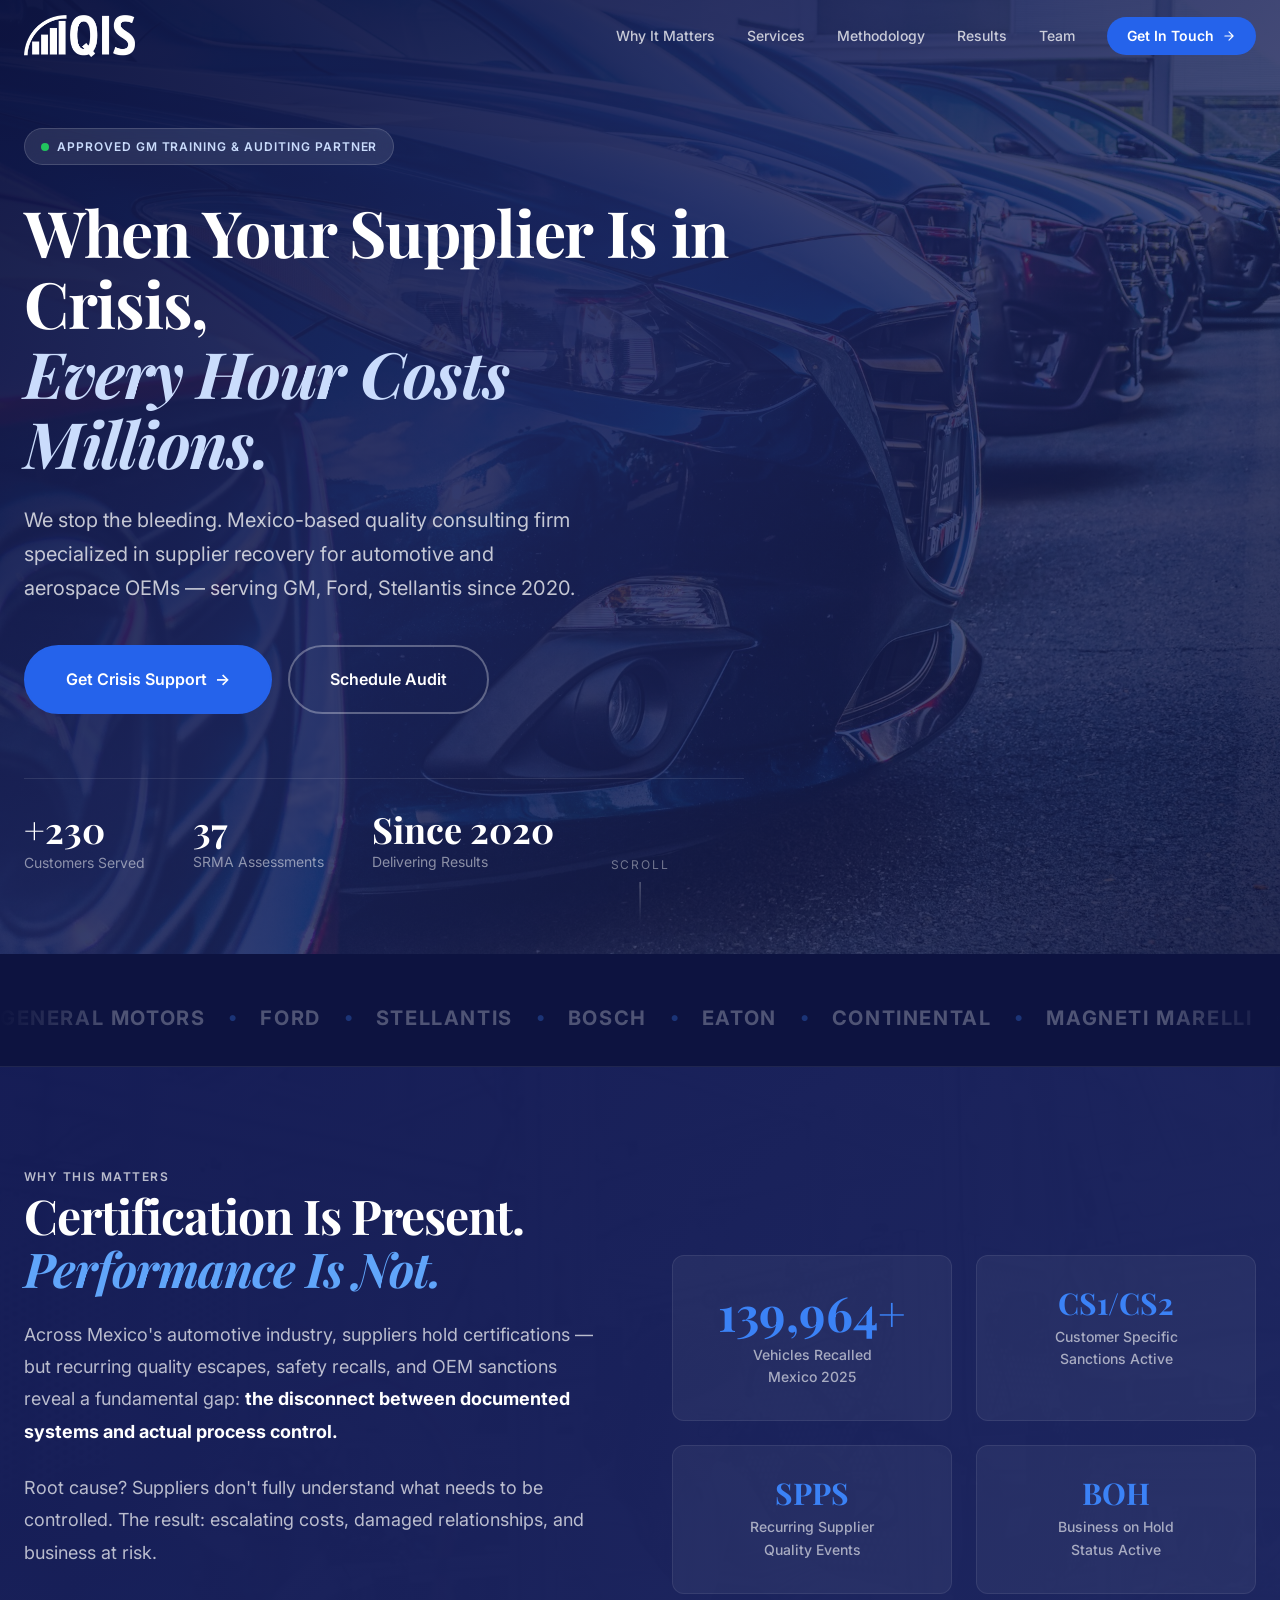
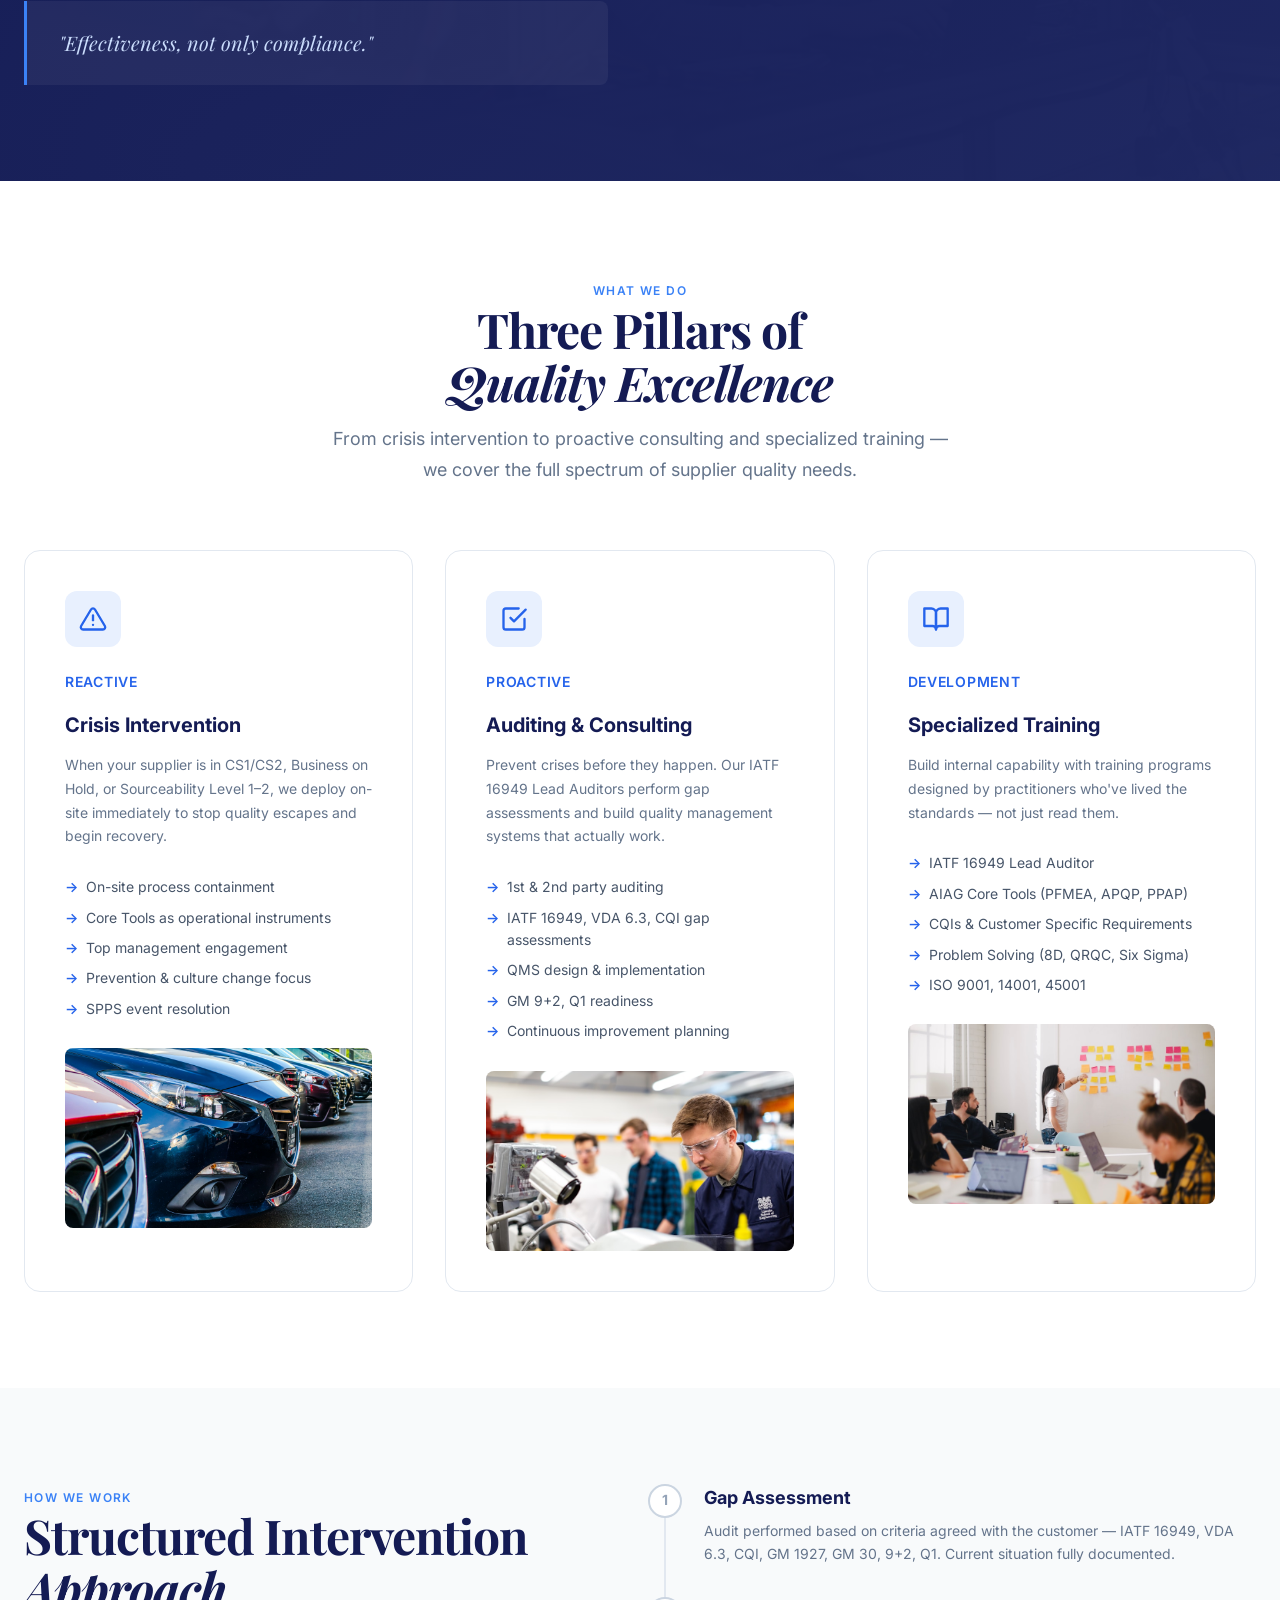
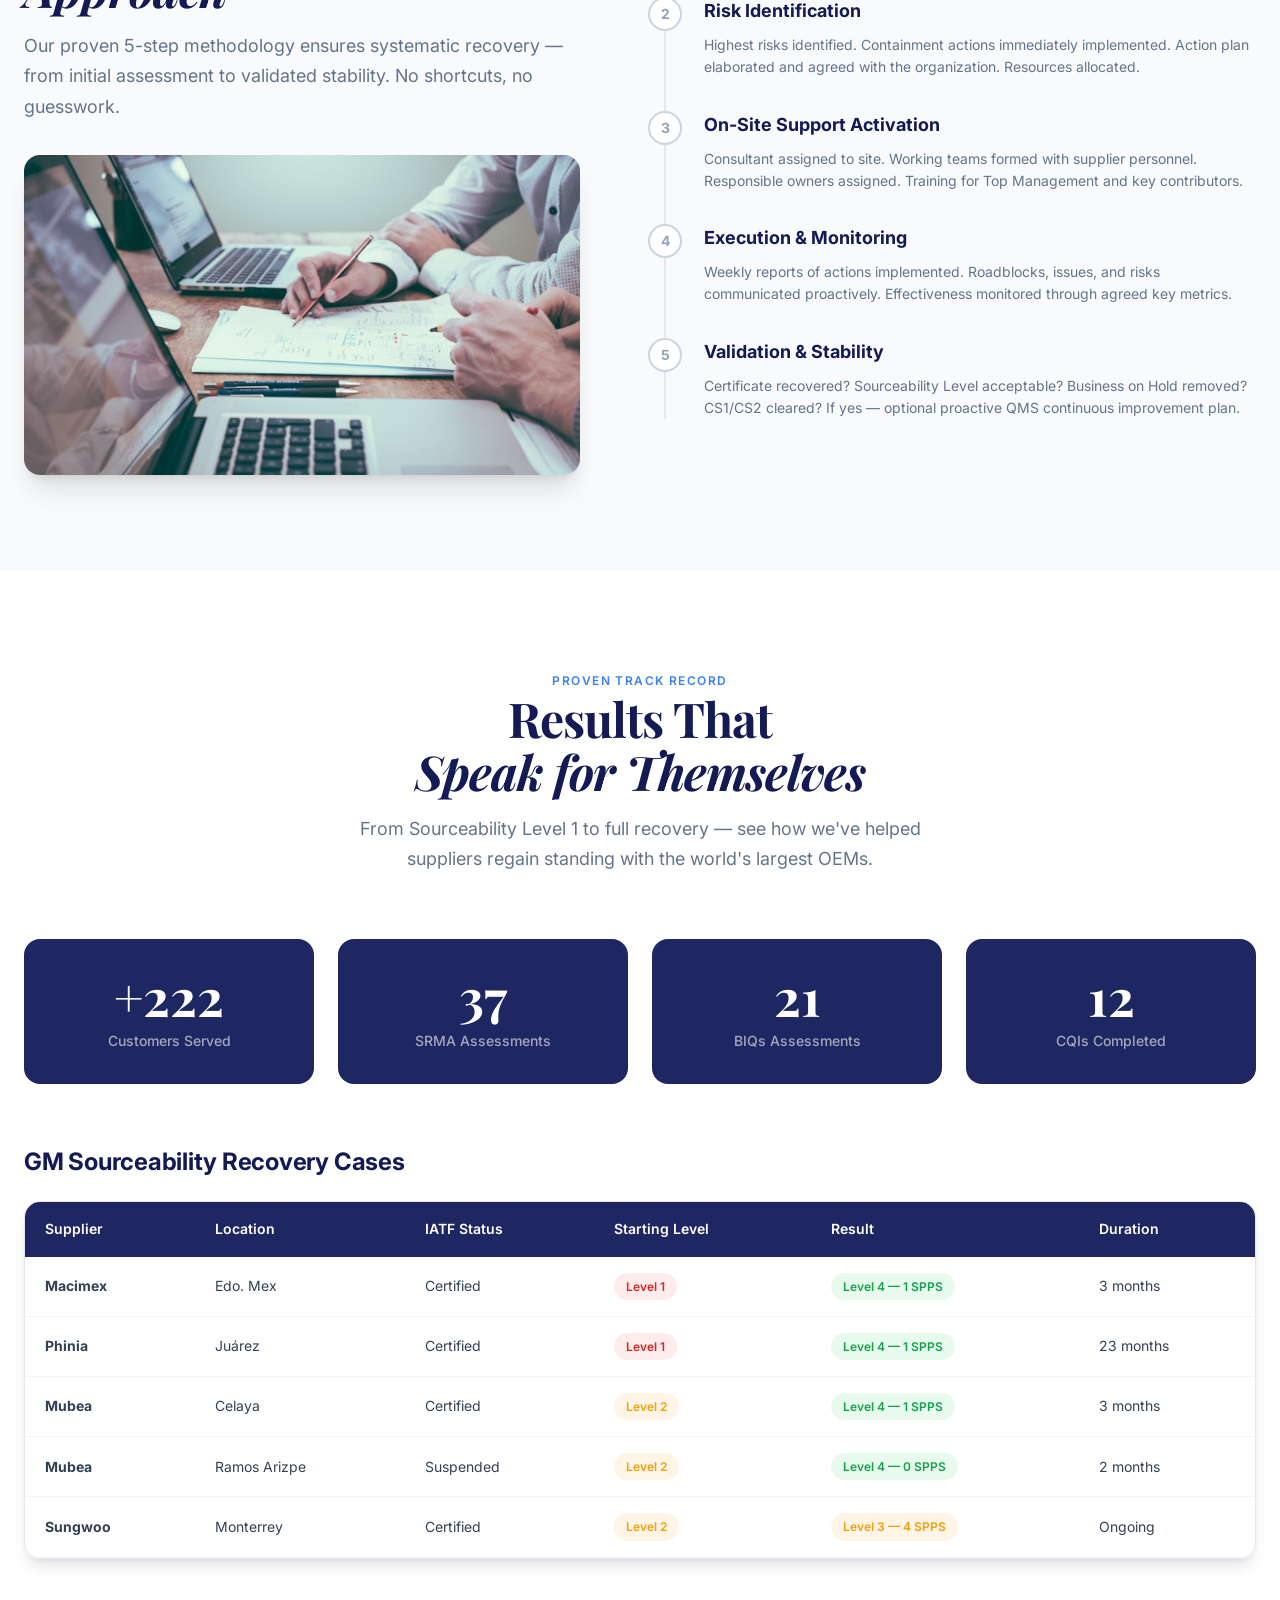
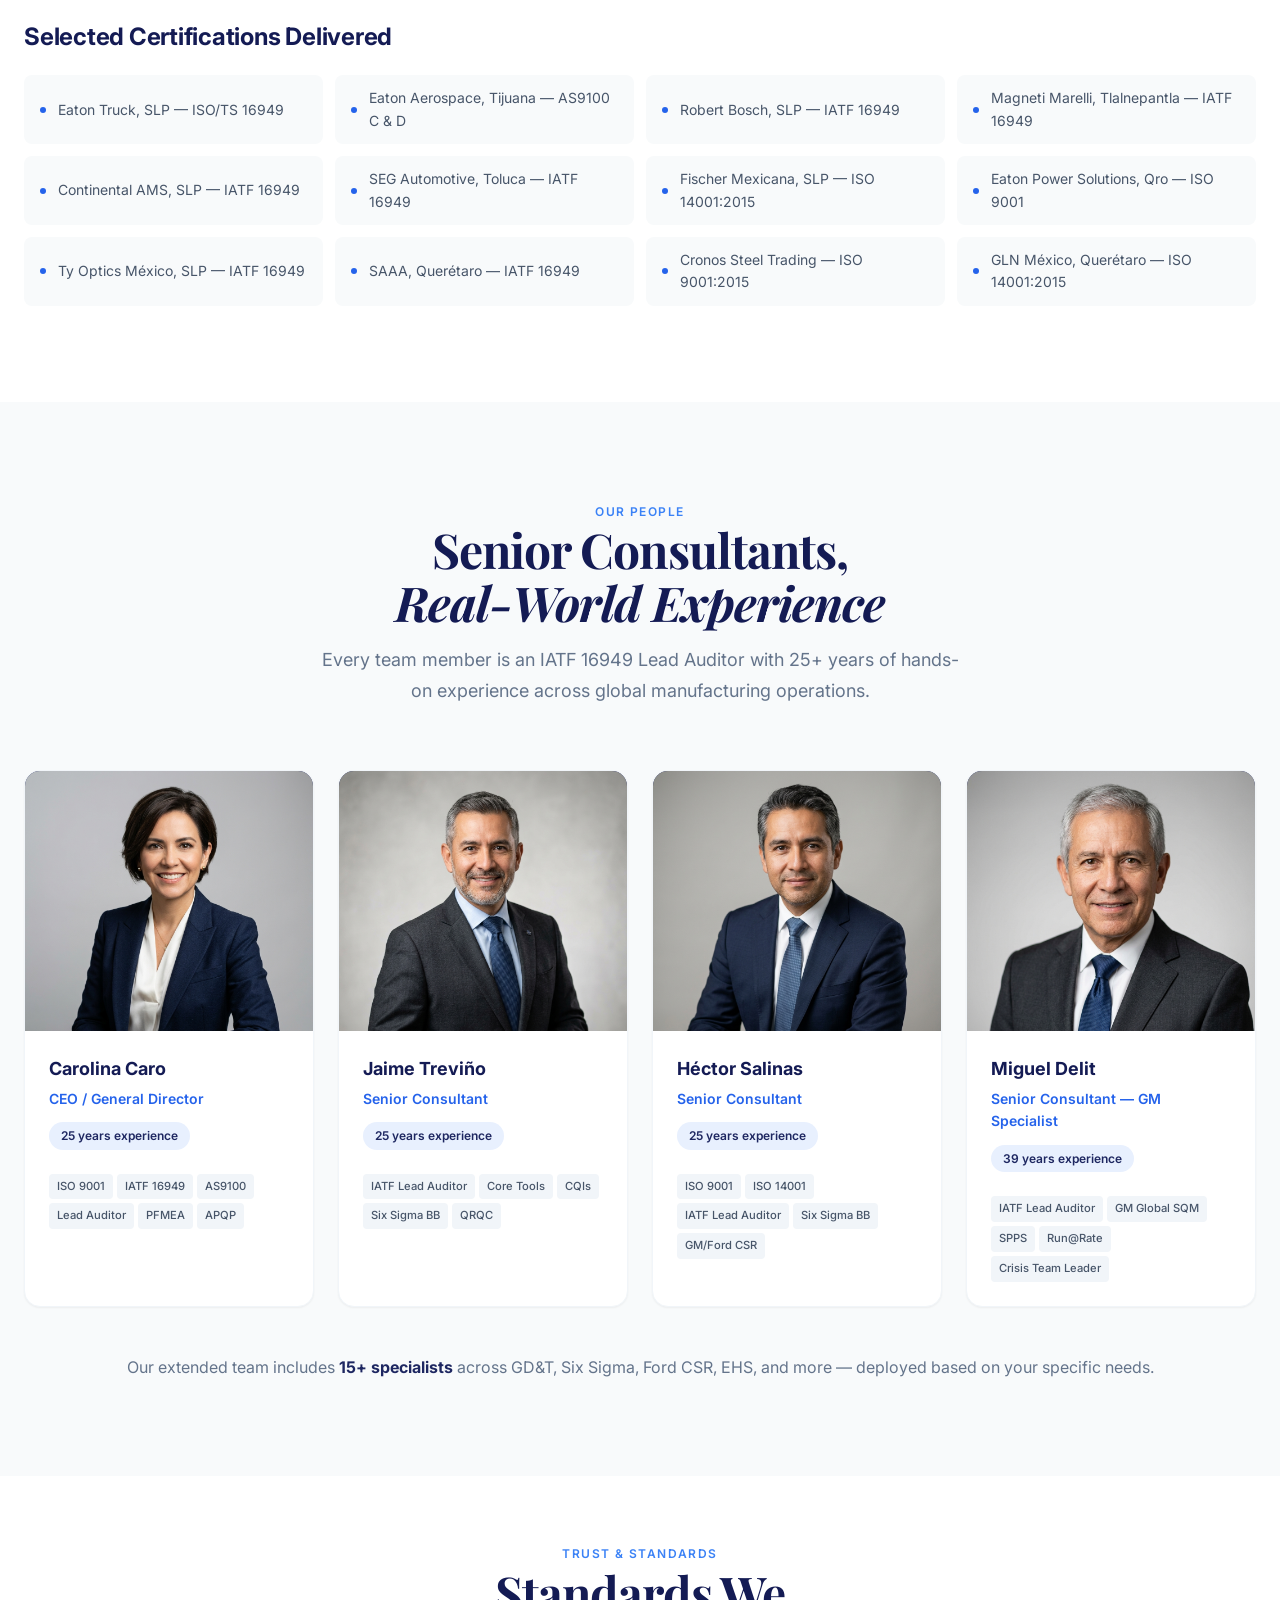
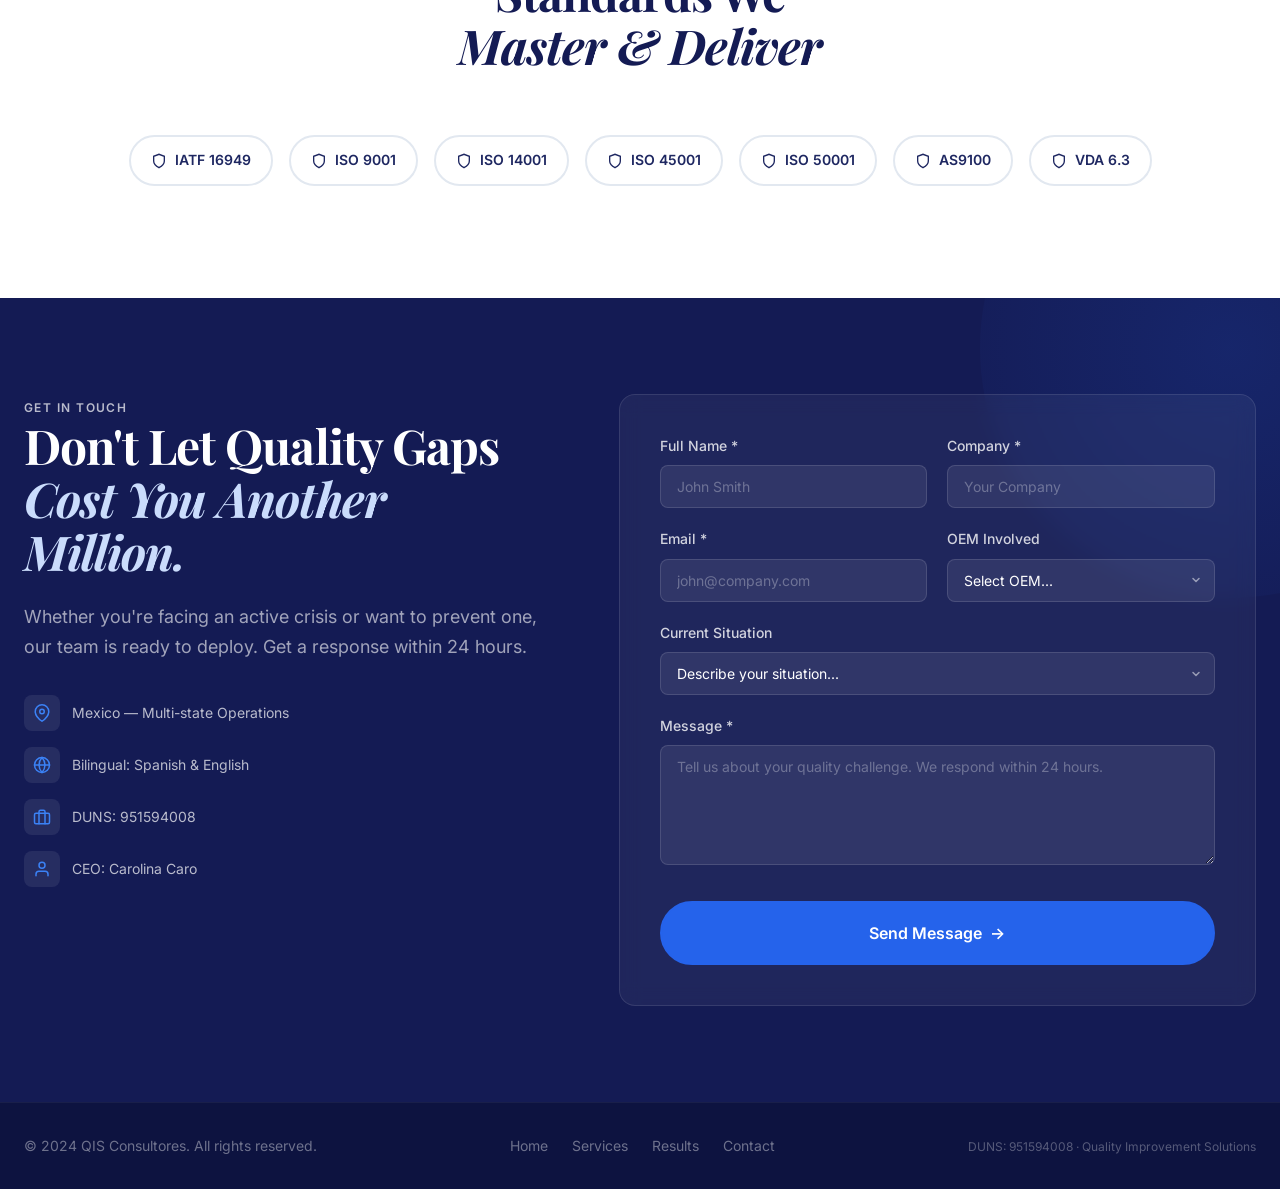
==== commit 8160771b: "feat: move logo marquee right after hero section - Positioned the client logo ribbon directly below " ====
--- a/index.html
+++ b/index.html
@@ -102,6 +102,74 @@
     <div class="hero__scroll">
       <span>Scroll</span>
       <div class="hero__scroll-line"></div>
+    </div>
+  </section>
+
+  <!-- ==================== CLIENT LOGOS MARQUEE ==================== -->
+  <section class="logo-ribbon">
+    <div class="marquee">
+      <div class="marquee__track">
+        <div class="marquee__inner">
+          <span class="marquee__logo">GENERAL MOTORS</span>
+          <span class="marquee__dot">●</span>
+          <span class="marquee__logo">FORD</span>
+          <span class="marquee__dot">●</span>
+          <span class="marquee__logo">STELLANTIS</span>
+          <span class="marquee__dot">●</span>
+          <span class="marquee__logo">BOSCH</span>
+          <span class="marquee__dot">●</span>
+          <span class="marquee__logo">EATON</span>
+          <span class="marquee__dot">●</span>
+          <span class="marquee__logo">CONTINENTAL</span>
+          <span class="marquee__dot">●</span>
+          <span class="marquee__logo">MAGNETI MARELLI</span>
+          <span class="marquee__dot">●</span>
+          <span class="marquee__logo">NEMAK</span>
+          <span class="marquee__dot">●</span>
+          <img class="marquee__logo-img" src="assets/images/logos/fischer.png" alt="Fischer Mexicana" loading="lazy">
+          <span class="marquee__dot">●</span>
+          <span class="marquee__logo">MACIMEX</span>
+          <span class="marquee__dot">●</span>
+          <span class="marquee__logo">PHINIA</span>
+          <span class="marquee__dot">●</span>
+          <span class="marquee__logo">MUBEA</span>
+          <span class="marquee__dot">●</span>
+          <span class="marquee__logo">SUNGWOO</span>
+          <span class="marquee__dot">●</span>
+          <img class="marquee__logo-img" src="assets/images/logos/seg_automotive.svg" alt="SEG Automotive" loading="lazy">
+          <span class="marquee__dot">●</span>
+        </div>
+        <div class="marquee__inner" aria-hidden="true">
+          <span class="marquee__logo">GENERAL MOTORS</span>
+          <span class="marquee__dot">●</span>
+          <span class="marquee__logo">FORD</span>
+          <span class="marquee__dot">●</span>
+          <span class="marquee__logo">STELLANTIS</span>
+          <span class="marquee__dot">●</span>
+          <span class="marquee__logo">BOSCH</span>
+          <span class="marquee__dot">●</span>
+          <span class="marquee__logo">EATON</span>
+          <span class="marquee__dot">●</span>
+          <span class="marquee__logo">CONTINENTAL</span>
+          <span class="marquee__dot">●</span>
+          <span class="marquee__logo">MAGNETI MARELLI</span>
+          <span class="marquee__dot">●</span>
+          <span class="marquee__logo">NEMAK</span>
+          <span class="marquee__dot">●</span>
+          <img class="marquee__logo-img" src="assets/images/logos/fischer.png" alt="Fischer Mexicana" loading="lazy">
+          <span class="marquee__dot">●</span>
+          <span class="marquee__logo">MACIMEX</span>
+          <span class="marquee__dot">●</span>
+          <span class="marquee__logo">PHINIA</span>
+          <span class="marquee__dot">●</span>
+          <span class="marquee__logo">MUBEA</span>
+          <span class="marquee__dot">●</span>
+          <span class="marquee__logo">SUNGWOO</span>
+          <span class="marquee__dot">●</span>
+          <img class="marquee__logo-img" src="assets/images/logos/seg_automotive.svg" alt="SEG Automotive" loading="lazy">
+          <span class="marquee__dot">●</span>
+        </div>
+      </div>
     </div>
   </section>
 
@@ -524,68 +592,6 @@
         </div>
       </div>
 
-      <!-- Client Logos Marquee -->
-      <div class="marquee reveal">
-        <div class="marquee__track">
-          <div class="marquee__inner">
-            <span class="marquee__logo">GENERAL MOTORS</span>
-            <span class="marquee__dot">●</span>
-            <span class="marquee__logo">FORD</span>
-            <span class="marquee__dot">●</span>
-            <span class="marquee__logo">STELLANTIS</span>
-            <span class="marquee__dot">●</span>
-            <span class="marquee__logo">BOSCH</span>
-            <span class="marquee__dot">●</span>
-            <span class="marquee__logo">EATON</span>
-            <span class="marquee__dot">●</span>
-            <span class="marquee__logo">CONTINENTAL</span>
-            <span class="marquee__dot">●</span>
-            <span class="marquee__logo">MAGNETI MARELLI</span>
-            <span class="marquee__dot">●</span>
-            <span class="marquee__logo">NEMAK</span>
-            <span class="marquee__dot">●</span>
-            <span class="marquee__logo">MACIMEX</span>
-            <span class="marquee__dot">●</span>
-            <span class="marquee__logo">PHINIA</span>
-            <span class="marquee__dot">●</span>
-            <span class="marquee__logo">MUBEA</span>
-            <span class="marquee__dot">●</span>
-            <span class="marquee__logo">SUNGWOO</span>
-            <span class="marquee__dot">●</span>
-            <span class="marquee__logo">SEG AUTOMOTIVE</span>
-            <span class="marquee__dot">●</span>
-          </div>
-          <!-- Duplicate for seamless loop -->
-          <div class="marquee__inner" aria-hidden="true">
-            <span class="marquee__logo">GENERAL MOTORS</span>
-            <span class="marquee__dot">●</span>
-            <span class="marquee__logo">FORD</span>
-            <span class="marquee__dot">●</span>
-            <span class="marquee__logo">STELLANTIS</span>
-            <span class="marquee__dot">●</span>
-            <span class="marquee__logo">BOSCH</span>
-            <span class="marquee__dot">●</span>
-            <span class="marquee__logo">EATON</span>
-            <span class="marquee__dot">●</span>
-            <span class="marquee__logo">CONTINENTAL</span>
-            <span class="marquee__dot">●</span>
-            <span class="marquee__logo">MAGNETI MARELLI</span>
-            <span class="marquee__dot">●</span>
-            <span class="marquee__logo">NEMAK</span>
-            <span class="marquee__dot">●</span>
-            <span class="marquee__logo">MACIMEX</span>
-            <span class="marquee__dot">●</span>
-            <span class="marquee__logo">PHINIA</span>
-            <span class="marquee__dot">●</span>
-            <span class="marquee__logo">MUBEA</span>
-            <span class="marquee__dot">●</span>
-            <span class="marquee__logo">SUNGWOO</span>
-            <span class="marquee__dot">●</span>
-            <span class="marquee__logo">SEG AUTOMOTIVE</span>
-            <span class="marquee__dot">●</span>
-          </div>
-        </div>
-      </div>
     </div>
   </section>
 
--- a/css/styles.css
+++ b/css/styles.css
@@ -1263,6 +1263,45 @@
   transform: translateY(-2px);
 }
 
+/* --- Logo Ribbon (Post-Hero) --- */
+.logo-ribbon {
+  background: var(--navy-900);
+  padding: var(--space-4) 0;
+  border-bottom: 1px solid rgba(255, 255, 255, 0.08);
+}
+
+.logo-ribbon .marquee__logo {
+  color: rgba(255, 255, 255, 0.5);
+}
+
+.logo-ribbon .marquee:hover .marquee__logo {
+  opacity: 0.9;
+  color: rgba(255, 255, 255, 0.8);
+}
+
+.logo-ribbon .marquee__dot {
+  color: var(--blue-400);
+  opacity: 0.3;
+}
+
+.logo-ribbon .marquee::before {
+  background: linear-gradient(to right, var(--navy-900), transparent);
+}
+
+.logo-ribbon .marquee::after {
+  background: linear-gradient(to left, var(--navy-900), transparent);
+}
+
+.logo-ribbon .marquee__logo-img {
+  filter: grayscale(100%) brightness(2);
+  opacity: 0.5;
+}
+
+.logo-ribbon .marquee:hover .marquee__logo-img {
+  filter: grayscale(0%) brightness(1.2);
+  opacity: 0.9;
+}
+
 /* --- Marquee (Infinite Scroll Logo Ribbon) --- */
 @keyframes marquee-scroll {
   0% { transform: translateX(0); }
@@ -1332,6 +1371,21 @@
   color: var(--blue-400);
   font-size: 0.5rem;
   opacity: 0.5;
+}
+
+.marquee__logo-img {
+  height: 32px;
+  width: auto;
+  object-fit: contain;
+  opacity: 0.6;
+  filter: grayscale(100%);
+  transition: all var(--transition-base);
+  flex-shrink: 0;
+}
+
+.marquee:hover .marquee__logo-img {
+  opacity: 0.9;
+  filter: grayscale(0%);
 }
 
 /* ============================================
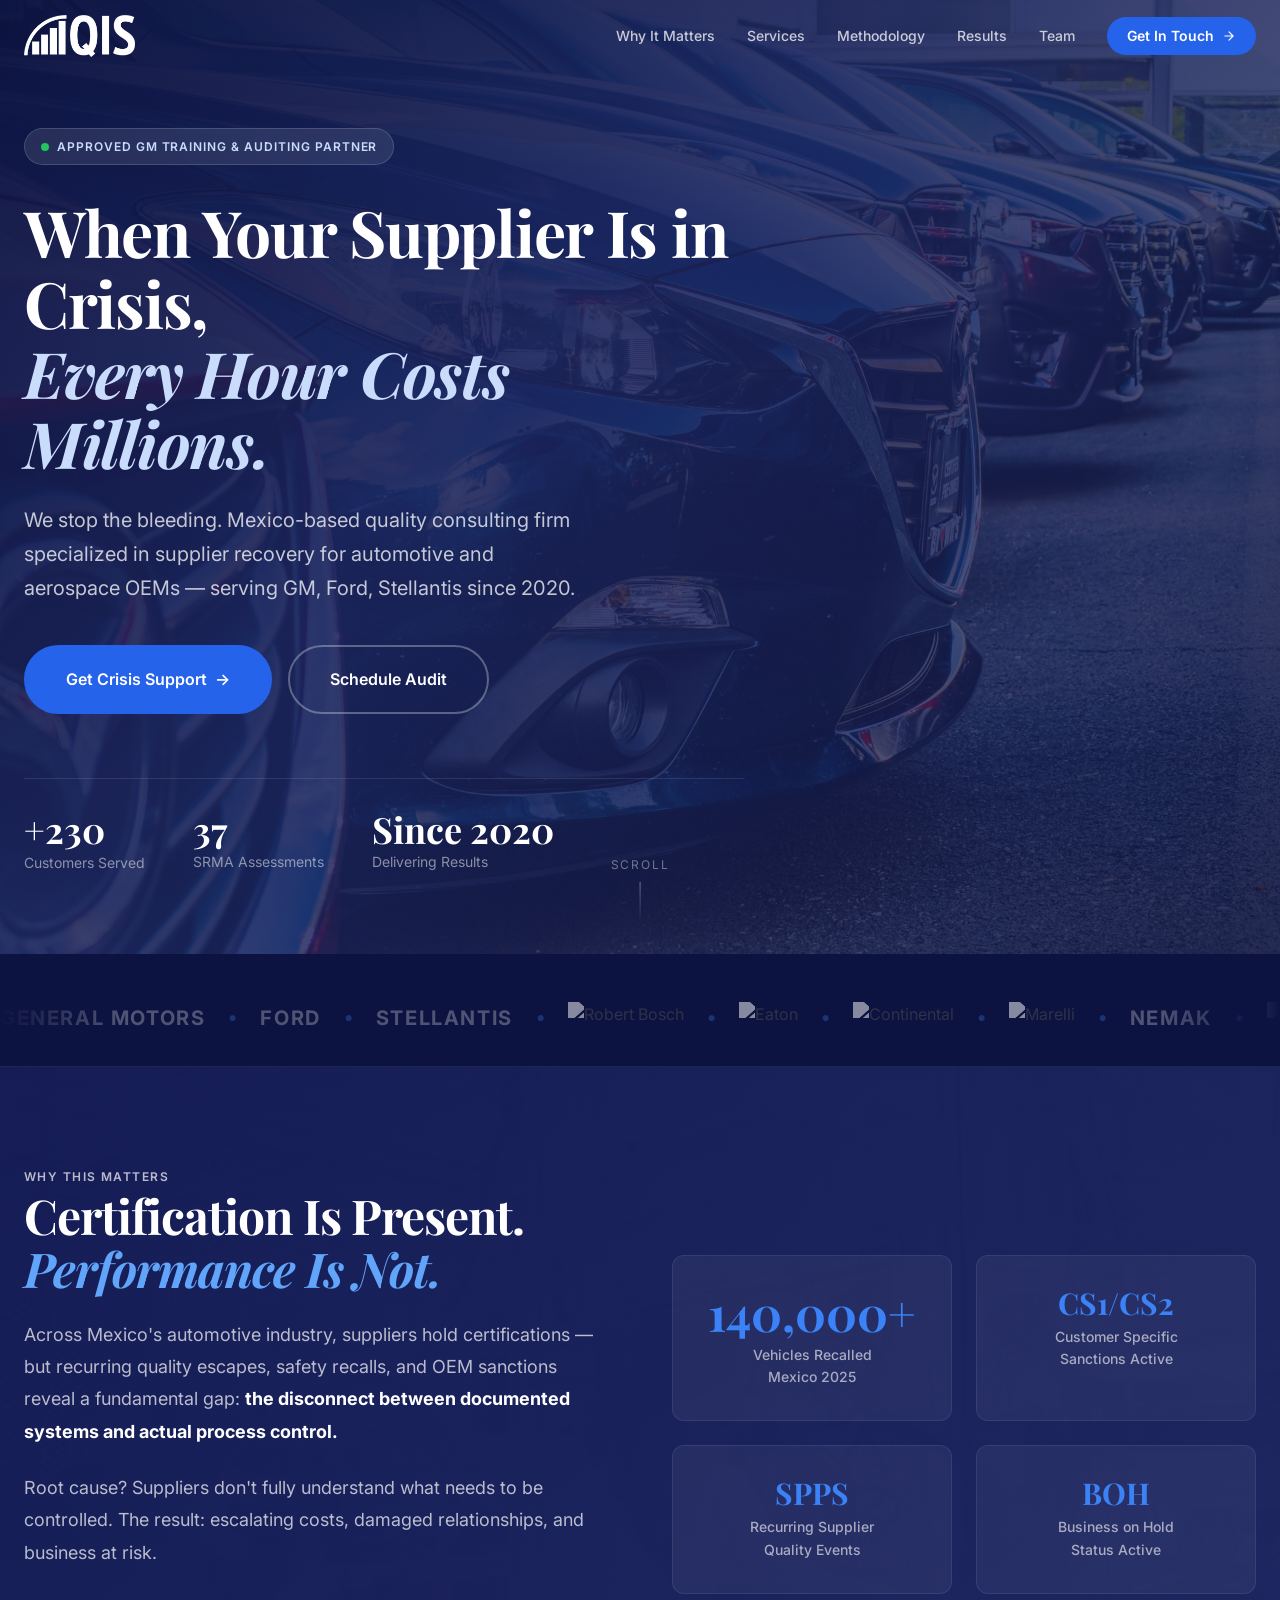
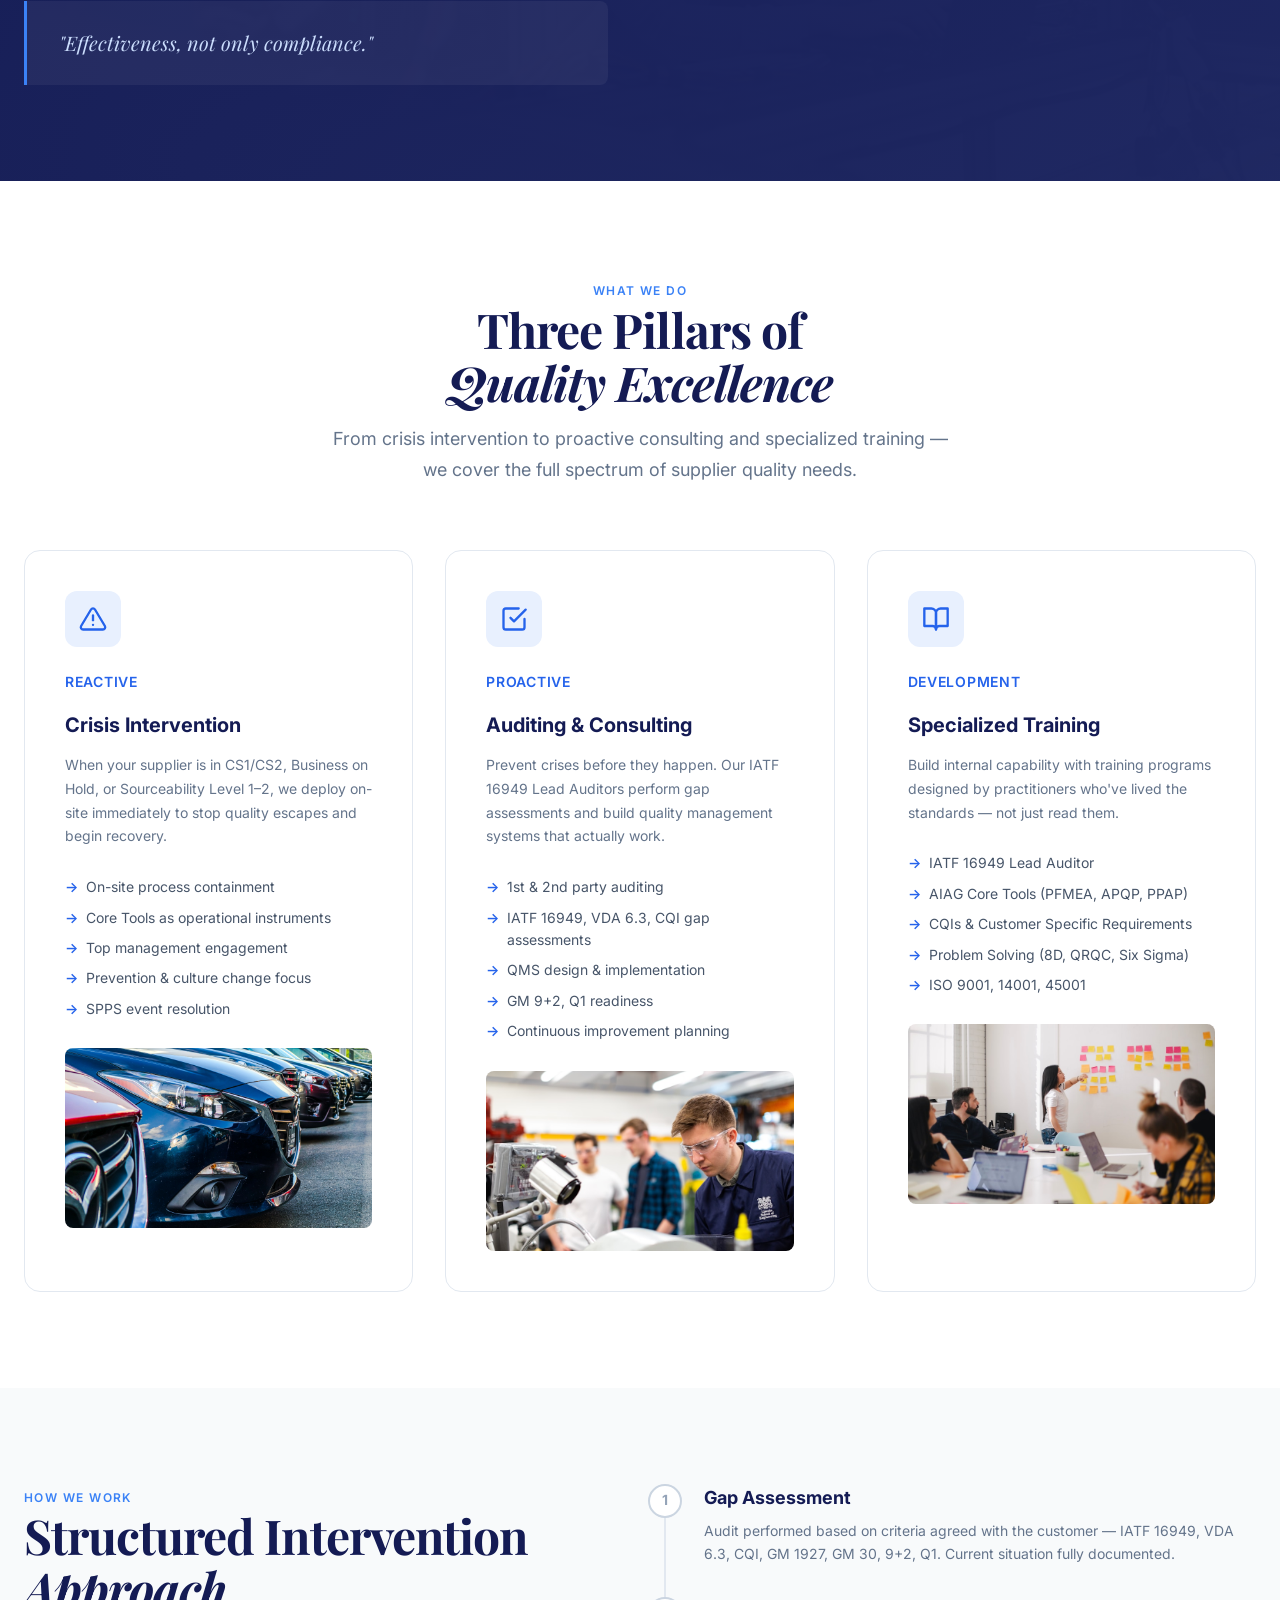
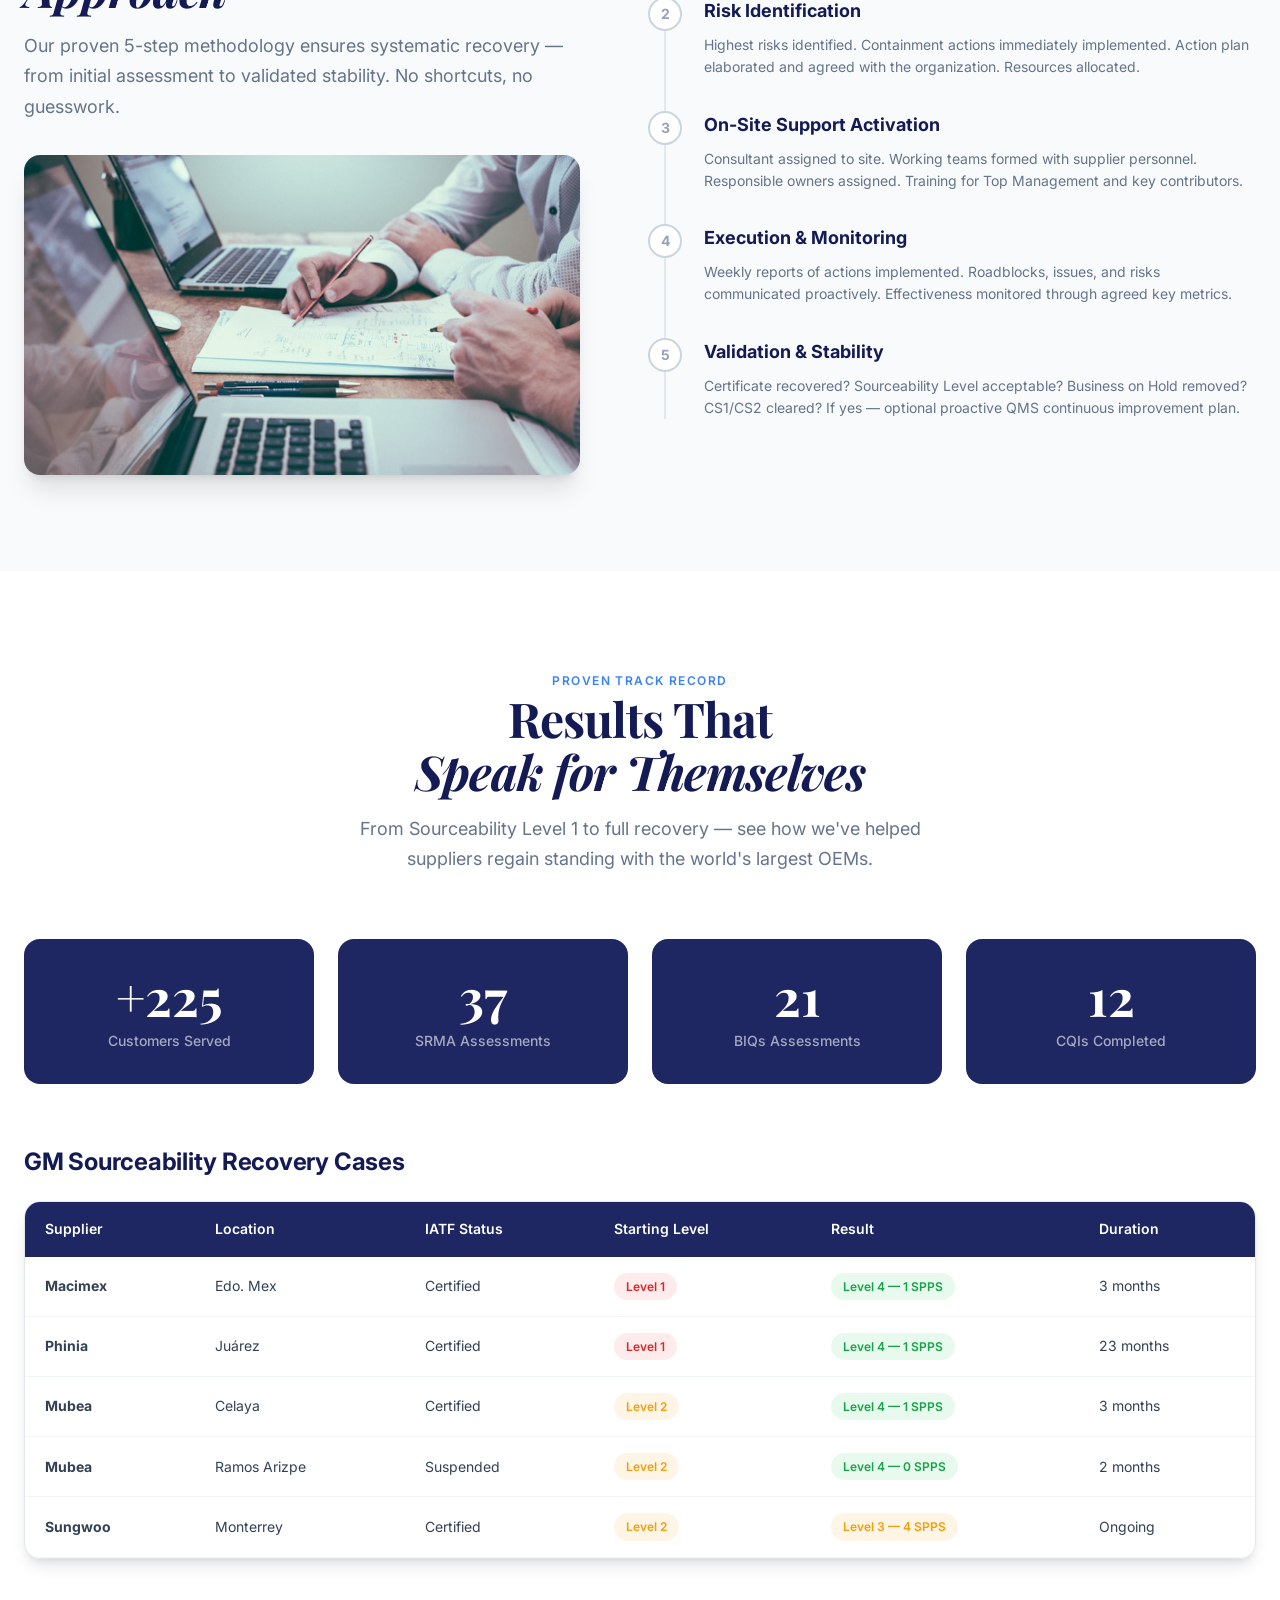
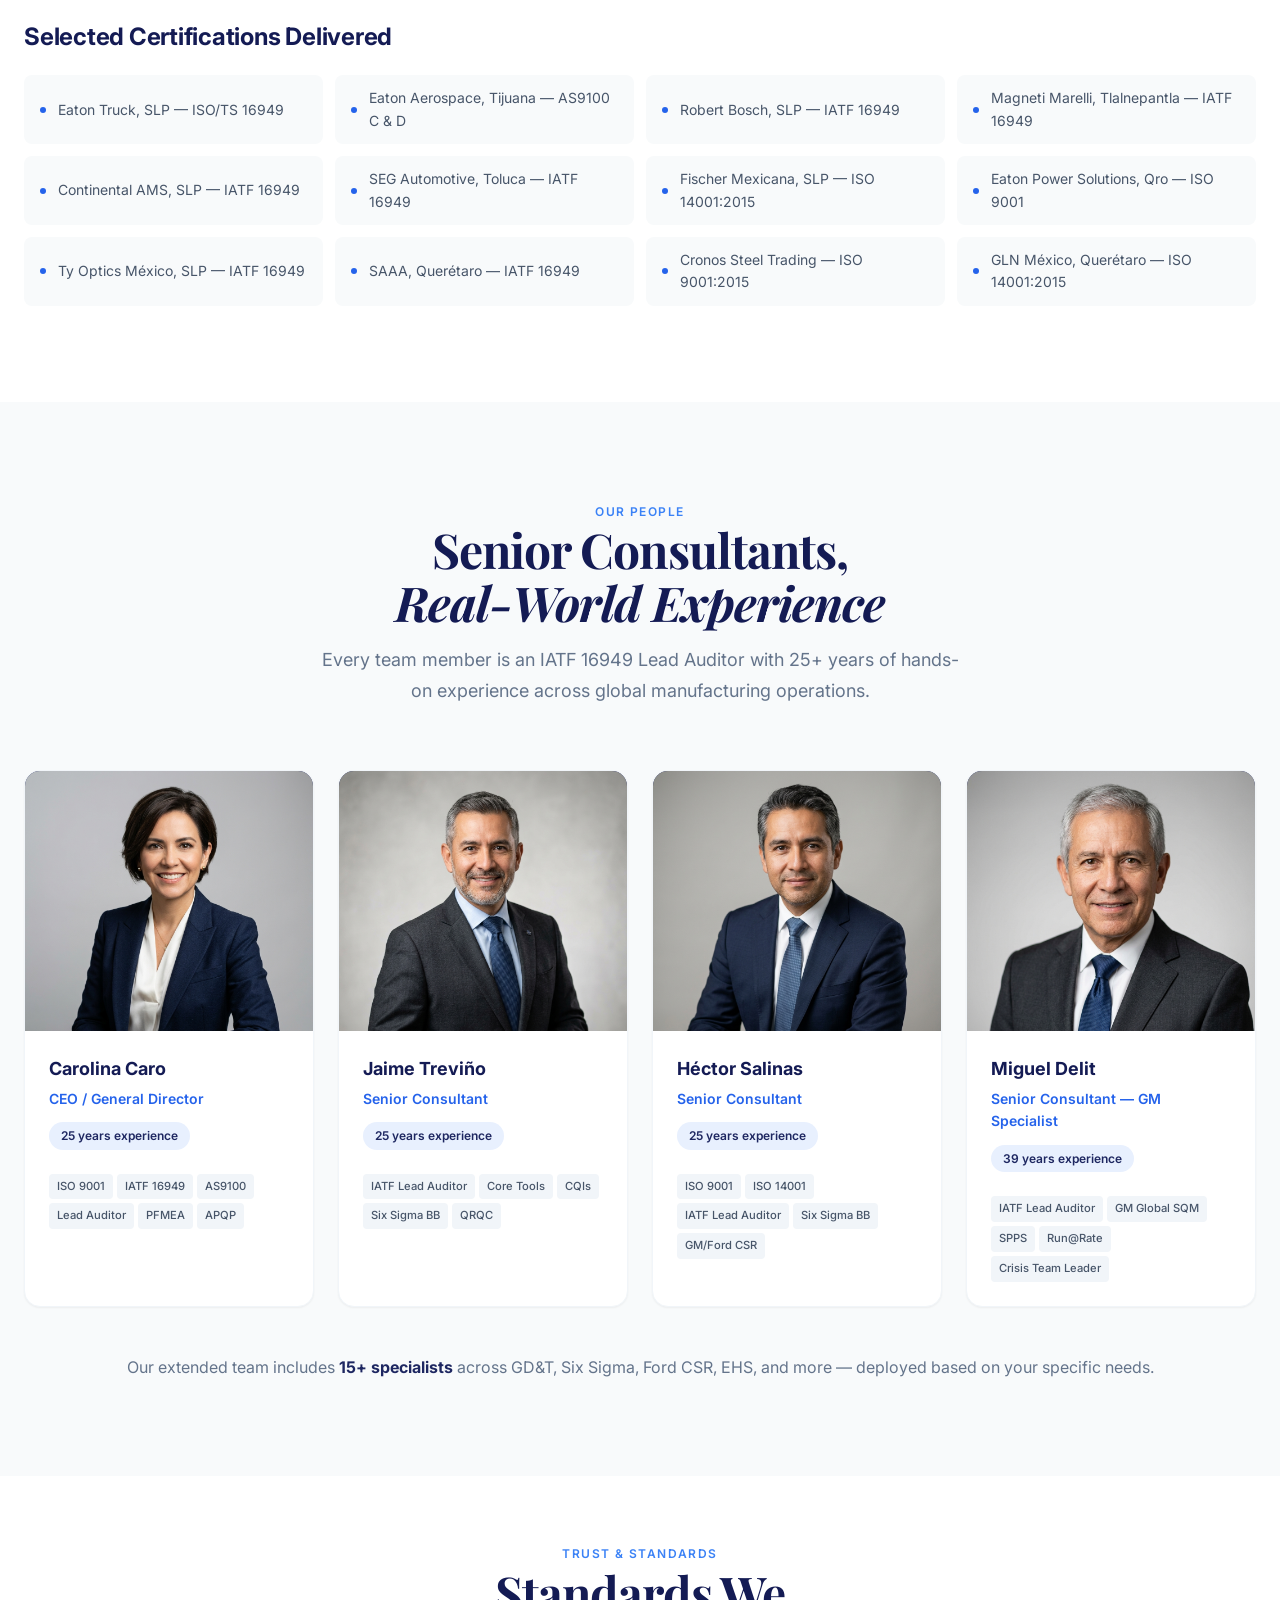
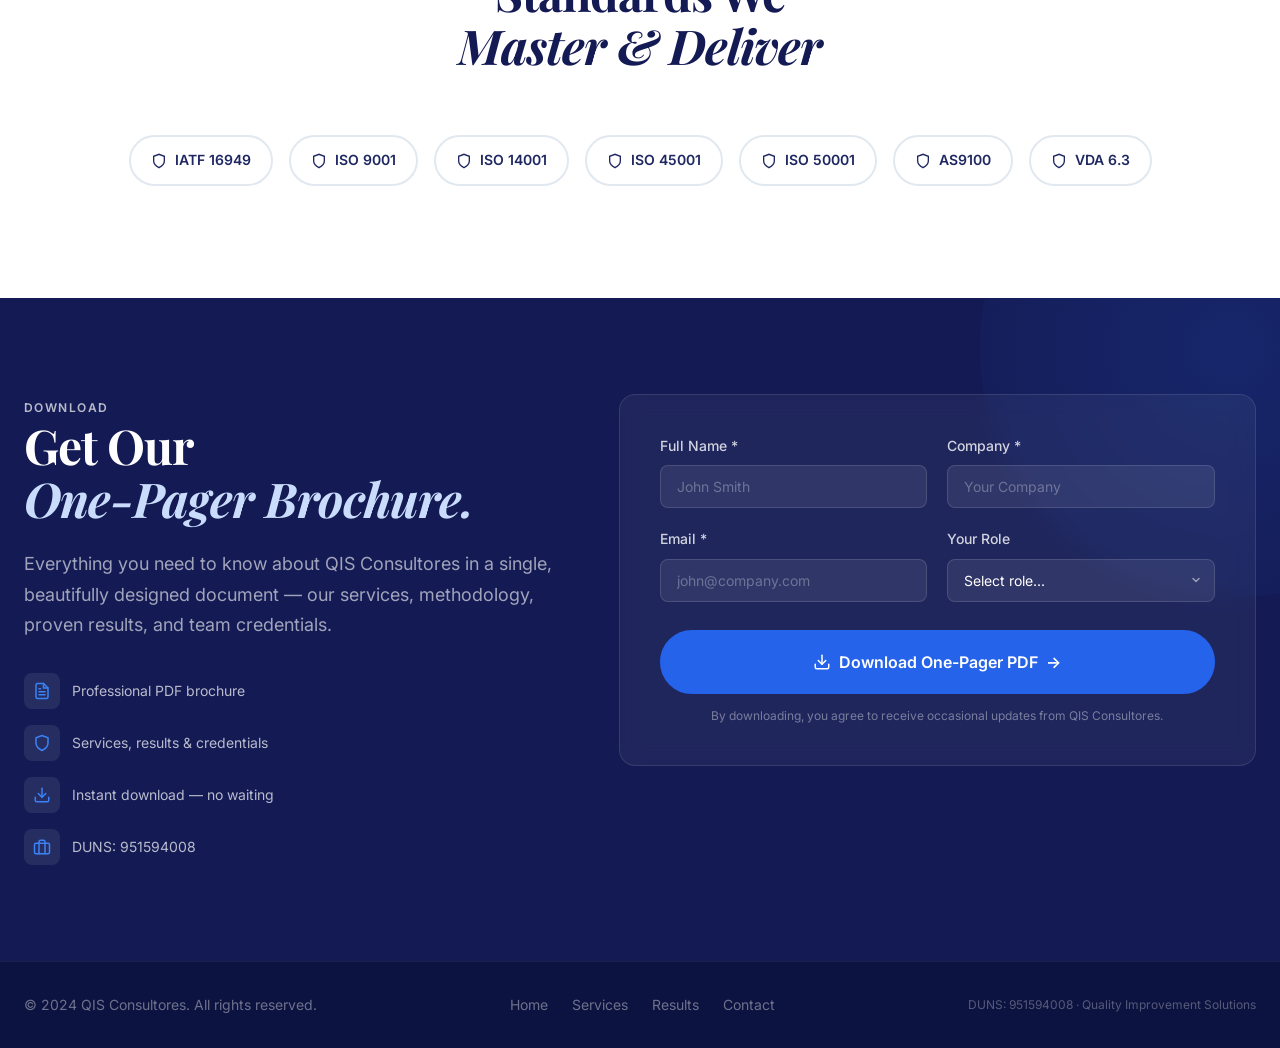
==== commit 2ab08062: "feat: add OG image + social sharing meta tags - Added og-image.png (1200x630) for social media previ" ====
--- a/index.html
+++ b/index.html
@@ -5,9 +5,25 @@
   <meta name="viewport" content="width=device-width, initial-scale=1.0">
   <meta name="description" content="QIS Consultores — Mexico-based quality consulting firm specialized in supplier recovery for automotive and aerospace OEMs. Serving GM, Ford, Stellantis since 2020.">
   <meta name="keywords" content="quality consulting, IATF 16949, supplier recovery, automotive quality, GM approved, ISO 9001, crisis intervention">
+
+  <!-- Open Graph / Facebook / WhatsApp -->
+  <meta property="og:type" content="website">
+  <meta property="og:url" content="https://qis-consultores.onrender.com/">
   <meta property="og:title" content="QIS Consultores — Quality Improvement Solutions">
-  <meta property="og:description" content="When your supplier is in crisis, every hour costs millions. We stop the bleeding.">
-  <meta property="og:type" content="website">
+  <meta property="og:description" content="When your supplier is in crisis, every hour costs millions. We stop the bleeding. Mexico-based quality consulting for automotive & aerospace OEMs — GM, Ford, Stellantis.">
+  <meta property="og:image" content="https://qis-consultores.onrender.com/assets/images/og-image.png">
+  <meta property="og:image:width" content="1200">
+  <meta property="og:image:height" content="630">
+  <meta property="og:image:alt" content="QIS Consultores — Quality Improvement Solutions for Automotive & Aerospace">
+  <meta property="og:site_name" content="QIS Consultores">
+  <meta property="og:locale" content="en_US">
+
+  <!-- Twitter Card -->
+  <meta name="twitter:card" content="summary_large_image">
+  <meta name="twitter:title" content="QIS Consultores — Quality Improvement Solutions">
+  <meta name="twitter:description" content="When your supplier is in crisis, every hour costs millions. We stop the bleeding.">
+  <meta name="twitter:image" content="https://qis-consultores.onrender.com/assets/images/og-image.png">
+
   <title>QIS Consultores — Quality Improvement Solutions</title>
   <link rel="stylesheet" href="css/styles.css">
   <link rel="icon" type="image/svg+xml" href="data:image/svg+xml,%3Csvg xmlns='http://www.w3.org/2000/svg' viewBox='0 0 32 32'%3E%3Crect width='32' height='32' rx='6' fill='%231E2761'/%3E%3Ctext x='6' y='23' font-family='Inter,sans-serif' font-weight='800' font-size='18' fill='%23CADCFC'%3EQIS%3C/text%3E%3C/svg%3E">
@@ -116,17 +132,17 @@
           <span class="marquee__dot">●</span>
           <span class="marquee__logo">STELLANTIS</span>
           <span class="marquee__dot">●</span>
-          <span class="marquee__logo">BOSCH</span>
-          <span class="marquee__dot">●</span>
-          <span class="marquee__logo">EATON</span>
-          <span class="marquee__dot">●</span>
-          <span class="marquee__logo">CONTINENTAL</span>
-          <span class="marquee__dot">●</span>
-          <span class="marquee__logo">MAGNETI MARELLI</span>
+          <img class="marquee__logo-img" src="assets/logos_nobg/bosch.png" alt="Robert Bosch" loading="lazy">
+          <span class="marquee__dot">●</span>
+          <img class="marquee__logo-img" src="assets/logos_nobg/eaton.png" alt="Eaton" loading="lazy">
+          <span class="marquee__dot">●</span>
+          <img class="marquee__logo-img" src="assets/logos_nobg/continental.png" alt="Continental" loading="lazy">
+          <span class="marquee__dot">●</span>
+          <img class="marquee__logo-img" src="assets/logos_nobg/marelli.png" alt="Marelli" loading="lazy">
           <span class="marquee__dot">●</span>
           <span class="marquee__logo">NEMAK</span>
           <span class="marquee__dot">●</span>
-          <img class="marquee__logo-img" src="assets/images/logos/fischer.png" alt="Fischer Mexicana" loading="lazy">
+          <img class="marquee__logo-img" src="assets/logos_nobg/fischer.png" alt="Fischer Mexicana" loading="lazy">
           <span class="marquee__dot">●</span>
           <span class="marquee__logo">MACIMEX</span>
           <span class="marquee__dot">●</span>
@@ -136,7 +152,15 @@
           <span class="marquee__dot">●</span>
           <span class="marquee__logo">SUNGWOO</span>
           <span class="marquee__dot">●</span>
-          <img class="marquee__logo-img" src="assets/images/logos/seg_automotive.svg" alt="SEG Automotive" loading="lazy">
+          <img class="marquee__logo-img" src="assets/logos_nobg/seg_automotive.png" alt="SEG Automotive" loading="lazy">
+          <span class="marquee__dot">●</span>
+          <img class="marquee__logo-img" src="assets/logos_nobg/gln_mexico.png" alt="GLN México" loading="lazy">
+          <span class="marquee__dot">●</span>
+          <img class="marquee__logo-img" src="assets/logos_nobg/cronos_steel_trading.png" alt="Cronos Steel Trading" loading="lazy">
+          <span class="marquee__dot">●</span>
+          <img class="marquee__logo-img" src="assets/logos_nobg/ty_optics_mexico.png" alt="TY Optics México" loading="lazy">
+          <span class="marquee__dot">●</span>
+          <img class="marquee__logo-img" src="assets/logos_nobg/saaa.png" alt="SAAA" loading="lazy">
           <span class="marquee__dot">●</span>
         </div>
         <div class="marquee__inner" aria-hidden="true">
@@ -146,17 +170,17 @@
           <span class="marquee__dot">●</span>
           <span class="marquee__logo">STELLANTIS</span>
           <span class="marquee__dot">●</span>
-          <span class="marquee__logo">BOSCH</span>
-          <span class="marquee__dot">●</span>
-          <span class="marquee__logo">EATON</span>
-          <span class="marquee__dot">●</span>
-          <span class="marquee__logo">CONTINENTAL</span>
-          <span class="marquee__dot">●</span>
-          <span class="marquee__logo">MAGNETI MARELLI</span>
+          <img class="marquee__logo-img" src="assets/logos_nobg/bosch.png" alt="Robert Bosch" loading="lazy">
+          <span class="marquee__dot">●</span>
+          <img class="marquee__logo-img" src="assets/logos_nobg/eaton.png" alt="Eaton" loading="lazy">
+          <span class="marquee__dot">●</span>
+          <img class="marquee__logo-img" src="assets/logos_nobg/continental.png" alt="Continental" loading="lazy">
+          <span class="marquee__dot">●</span>
+          <img class="marquee__logo-img" src="assets/logos_nobg/marelli.png" alt="Marelli" loading="lazy">
           <span class="marquee__dot">●</span>
           <span class="marquee__logo">NEMAK</span>
           <span class="marquee__dot">●</span>
-          <img class="marquee__logo-img" src="assets/images/logos/fischer.png" alt="Fischer Mexicana" loading="lazy">
+          <img class="marquee__logo-img" src="assets/logos_nobg/fischer.png" alt="Fischer Mexicana" loading="lazy">
           <span class="marquee__dot">●</span>
           <span class="marquee__logo">MACIMEX</span>
           <span class="marquee__dot">●</span>
@@ -166,7 +190,15 @@
           <span class="marquee__dot">●</span>
           <span class="marquee__logo">SUNGWOO</span>
           <span class="marquee__dot">●</span>
-          <img class="marquee__logo-img" src="assets/images/logos/seg_automotive.svg" alt="SEG Automotive" loading="lazy">
+          <img class="marquee__logo-img" src="assets/logos_nobg/seg_automotive.png" alt="SEG Automotive" loading="lazy">
+          <span class="marquee__dot">●</span>
+          <img class="marquee__logo-img" src="assets/logos_nobg/gln_mexico.png" alt="GLN México" loading="lazy">
+          <span class="marquee__dot">●</span>
+          <img class="marquee__logo-img" src="assets/logos_nobg/cronos_steel_trading.png" alt="Cronos Steel Trading" loading="lazy">
+          <span class="marquee__dot">●</span>
+          <img class="marquee__logo-img" src="assets/logos_nobg/ty_optics_mexico.png" alt="TY Optics México" loading="lazy">
+          <span class="marquee__dot">●</span>
+          <img class="marquee__logo-img" src="assets/logos_nobg/saaa.png" alt="SAAA" loading="lazy">
           <span class="marquee__dot">●</span>
         </div>
       </div>
@@ -595,29 +627,35 @@
     </div>
   </section>
 
-  <!-- ==================== CONTACT ==================== -->
+  <!-- ==================== DOWNLOAD ONE-PAGER ==================== -->
   <section class="contact section" id="contact">
     <div class="container">
       <div class="contact__grid">
         <div class="contact__info reveal-left">
-          <span class="label label--white">Get in Touch</span>
+          <span class="label label--white">Download</span>
           <h2 class="heading-display">
-            Don't Let Quality Gaps<br>
-            <em style="color: var(--ice-blue);">Cost You Another Million.</em>
+            Get Our<br>
+            <em style="color: var(--ice-blue);">One-Pager Brochure.</em>
           </h2>
-          <p>Whether you're facing an active crisis or want to prevent one, our team is ready to deploy. Get a response within 24 hours.</p>
+          <p>Everything you need to know about QIS Consultores in a single, beautifully designed document — our services, methodology, proven results, and team credentials.</p>
           <div class="contact__details">
             <div class="contact__detail">
               <div class="contact__detail-icon">
-                <svg viewBox="0 0 24 24" fill="none" stroke="currentColor" stroke-width="2" stroke-linecap="round"><path d="M21 10c0 7-9 13-9 13s-9-6-9-13a9 9 0 0 1 18 0z"/><circle cx="12" cy="10" r="3"/></svg>
+                <svg viewBox="0 0 24 24" fill="none" stroke="currentColor" stroke-width="2" stroke-linecap="round"><path d="M14 2H6a2 2 0 0 0-2 2v16a2 2 0 0 0 2 2h12a2 2 0 0 0 2-2V8z"/><polyline points="14 2 14 8 20 8"/><line x1="16" y1="13" x2="8" y2="13"/><line x1="16" y1="17" x2="8" y2="17"/><polyline points="10 9 9 9 8 9"/></svg>
               </div>
-              <span>Mexico — Multi-state Operations</span>
+              <span>Professional PDF brochure</span>
             </div>
             <div class="contact__detail">
               <div class="contact__detail-icon">
-                <svg viewBox="0 0 24 24" fill="none" stroke="currentColor" stroke-width="2" stroke-linecap="round"><path d="M12 22c5.523 0 10-4.477 10-10S17.523 2 12 2 2 6.477 2 12s4.477 10 10 10z"/><path d="M2 12h20"/><path d="M12 2a15.3 15.3 0 0 1 4 10 15.3 15.3 0 0 1-4 10 15.3 15.3 0 0 1-4-10 15.3 15.3 0 0 1 4-10z"/></svg>
+                <svg viewBox="0 0 24 24" fill="none" stroke="currentColor" stroke-width="2" stroke-linecap="round"><path d="M12 22s8-4 8-10V5l-8-3-8 3v7c0 6 8 10 8 10z"/></svg>
               </div>
-              <span>Bilingual: Spanish & English</span>
+              <span>Services, results & credentials</span>
+            </div>
+            <div class="contact__detail">
+              <div class="contact__detail-icon">
+                <svg viewBox="0 0 24 24" fill="none" stroke="currentColor" stroke-width="2" stroke-linecap="round"><path d="M21 15v4a2 2 0 0 1-2 2H5a2 2 0 0 1-2-2v-4"/><polyline points="7 10 12 15 17 10"/><line x1="12" y1="15" x2="12" y2="3"/></svg>
+              </div>
+              <span>Instant download — no waiting</span>
             </div>
             <div class="contact__detail">
               <div class="contact__detail-icon">
@@ -625,64 +663,46 @@
               </div>
               <span>DUNS: 951594008</span>
             </div>
-            <div class="contact__detail">
-              <div class="contact__detail-icon">
-                <svg viewBox="0 0 24 24" fill="none" stroke="currentColor" stroke-width="2" stroke-linecap="round"><path d="M20 21v-2a4 4 0 0 0-4-4H8a4 4 0 0 0-4 4v2"/><circle cx="12" cy="7" r="4"/></svg>
-              </div>
-              <span>CEO: Carolina Caro</span>
-            </div>
-          </div>
-        </div>
-
-        <form class="contact__form reveal-right" id="contact-form">
+          </div>
+        </div>
+
+        <form class="contact__form reveal-right" id="download-form">
           <div class="form__row">
             <div class="form__group">
-              <label class="form__label" for="contact-name">Full Name *</label>
-              <input type="text" class="form__input" id="contact-name" name="name" placeholder="John Smith" required>
+              <label class="form__label" for="dl-name">Full Name *</label>
+              <input type="text" class="form__input" id="dl-name" name="name" placeholder="John Smith" required>
             </div>
             <div class="form__group">
-              <label class="form__label" for="contact-company">Company *</label>
-              <input type="text" class="form__input" id="contact-company" name="company" placeholder="Your Company" required>
+              <label class="form__label" for="dl-company">Company *</label>
+              <input type="text" class="form__input" id="dl-company" name="company" placeholder="Your Company" required>
             </div>
           </div>
           <div class="form__row">
             <div class="form__group">
-              <label class="form__label" for="contact-email">Email *</label>
-              <input type="email" class="form__input" id="contact-email" name="email" placeholder="john@company.com" required>
+              <label class="form__label" for="dl-email">Email *</label>
+              <input type="email" class="form__input" id="dl-email" name="email" placeholder="john@company.com" required>
             </div>
             <div class="form__group">
-              <label class="form__label" for="contact-oem">OEM Involved</label>
-              <select class="form__select" id="contact-oem" name="oem">
-                <option value="">Select OEM...</option>
-                <option value="gm">General Motors</option>
-                <option value="ford">Ford</option>
-                <option value="stellantis">Stellantis</option>
+              <label class="form__label" for="dl-role">Your Role</label>
+              <select class="form__select" id="dl-role" name="role">
+                <option value="">Select role...</option>
+                <option value="sqe">Supplier Quality Engineer</option>
+                <option value="quality-mgr">Quality Manager / Director</option>
+                <option value="plant-mgr">Plant Manager</option>
+                <option value="purchasing">Purchasing / Procurement</option>
+                <option value="exec">Executive / C-Level</option>
                 <option value="other">Other</option>
-                <option value="none">No OEM involved</option>
               </select>
             </div>
           </div>
-          <div class="form__group">
-            <label class="form__label" for="contact-situation">Current Situation</label>
-            <select class="form__select" id="contact-situation" name="situation">
-              <option value="">Describe your situation...</option>
-              <option value="cs1cs2">CS1 / CS2 Active</option>
-              <option value="boh">Business on Hold</option>
-              <option value="sourceability">Sourceability Level 1-2</option>
-              <option value="certification">Certification at Risk</option>
-              <option value="audit">Need Proactive Audit</option>
-              <option value="training">Training Request</option>
-              <option value="other">Other</option>
-            </select>
-          </div>
-          <div class="form__group">
-            <label class="form__label" for="contact-message">Message *</label>
-            <textarea class="form__textarea" id="contact-message" name="message" placeholder="Tell us about your quality challenge. We respond within 24 hours." required></textarea>
-          </div>
-          <button type="submit" class="btn btn--primary btn--lg form__submit" id="contact-submit">
-            Send Message
+          <button type="submit" class="btn btn--primary btn--lg form__submit" id="download-submit">
+            <svg width="18" height="18" viewBox="0 0 24 24" fill="none" stroke="currentColor" stroke-width="2" stroke-linecap="round"><path d="M21 15v4a2 2 0 0 1-2 2H5a2 2 0 0 1-2-2v-4"/><polyline points="7 10 12 15 17 10"/><line x1="12" y1="15" x2="12" y2="3"/></svg>
+            Download One-Pager PDF
             <span class="btn__arrow">→</span>
           </button>
+          <p style="font-size: var(--text-xs); color: rgba(255,255,255,0.4); margin-top: var(--space-3); text-align: center;">
+            By downloading, you agree to receive occasional updates from QIS Consultores.
+          </p>
         </form>
       </div>
     </div>
@@ -704,6 +724,7 @@
     </div>
   </footer>
 
+  <script src="https://cdnjs.cloudflare.com/ajax/libs/html2pdf.js/0.10.2/html2pdf.bundle.min.js"></script>
   <script src="js/main.js"></script>
 </body>
 </html>
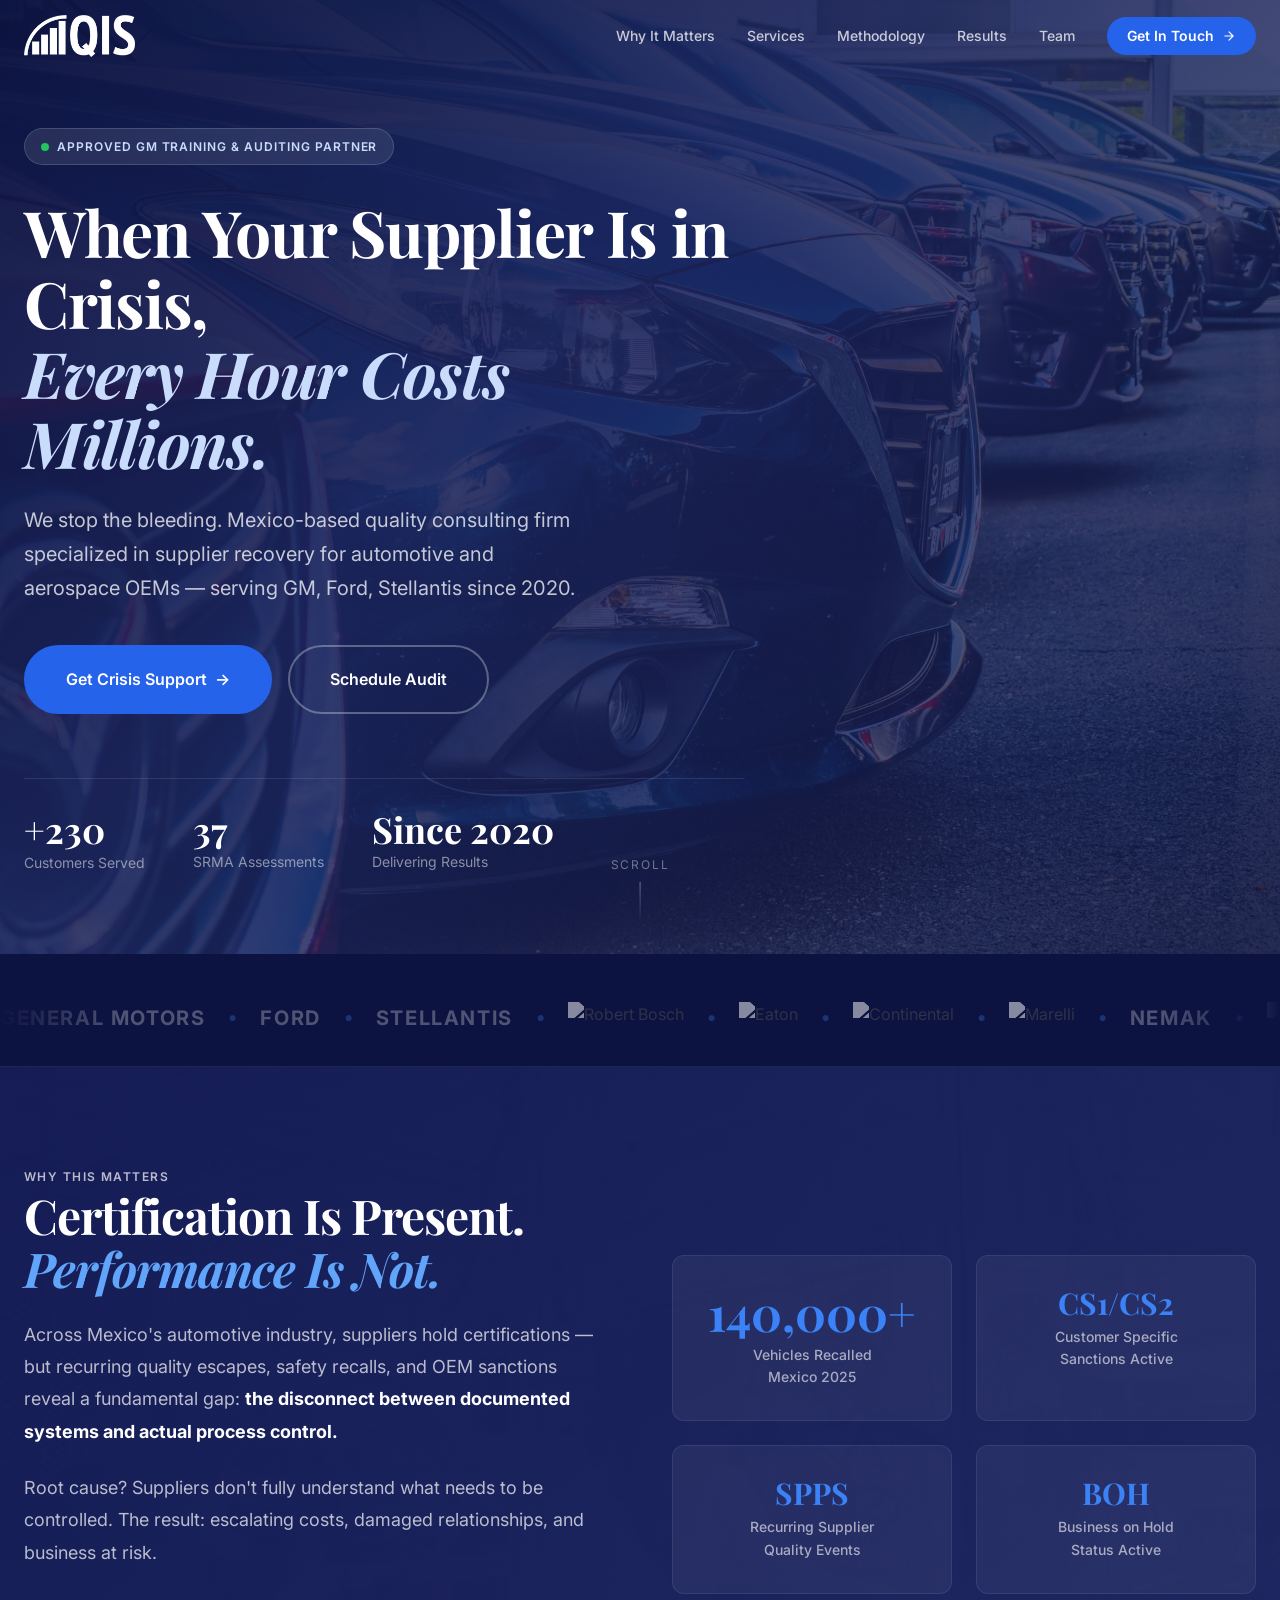
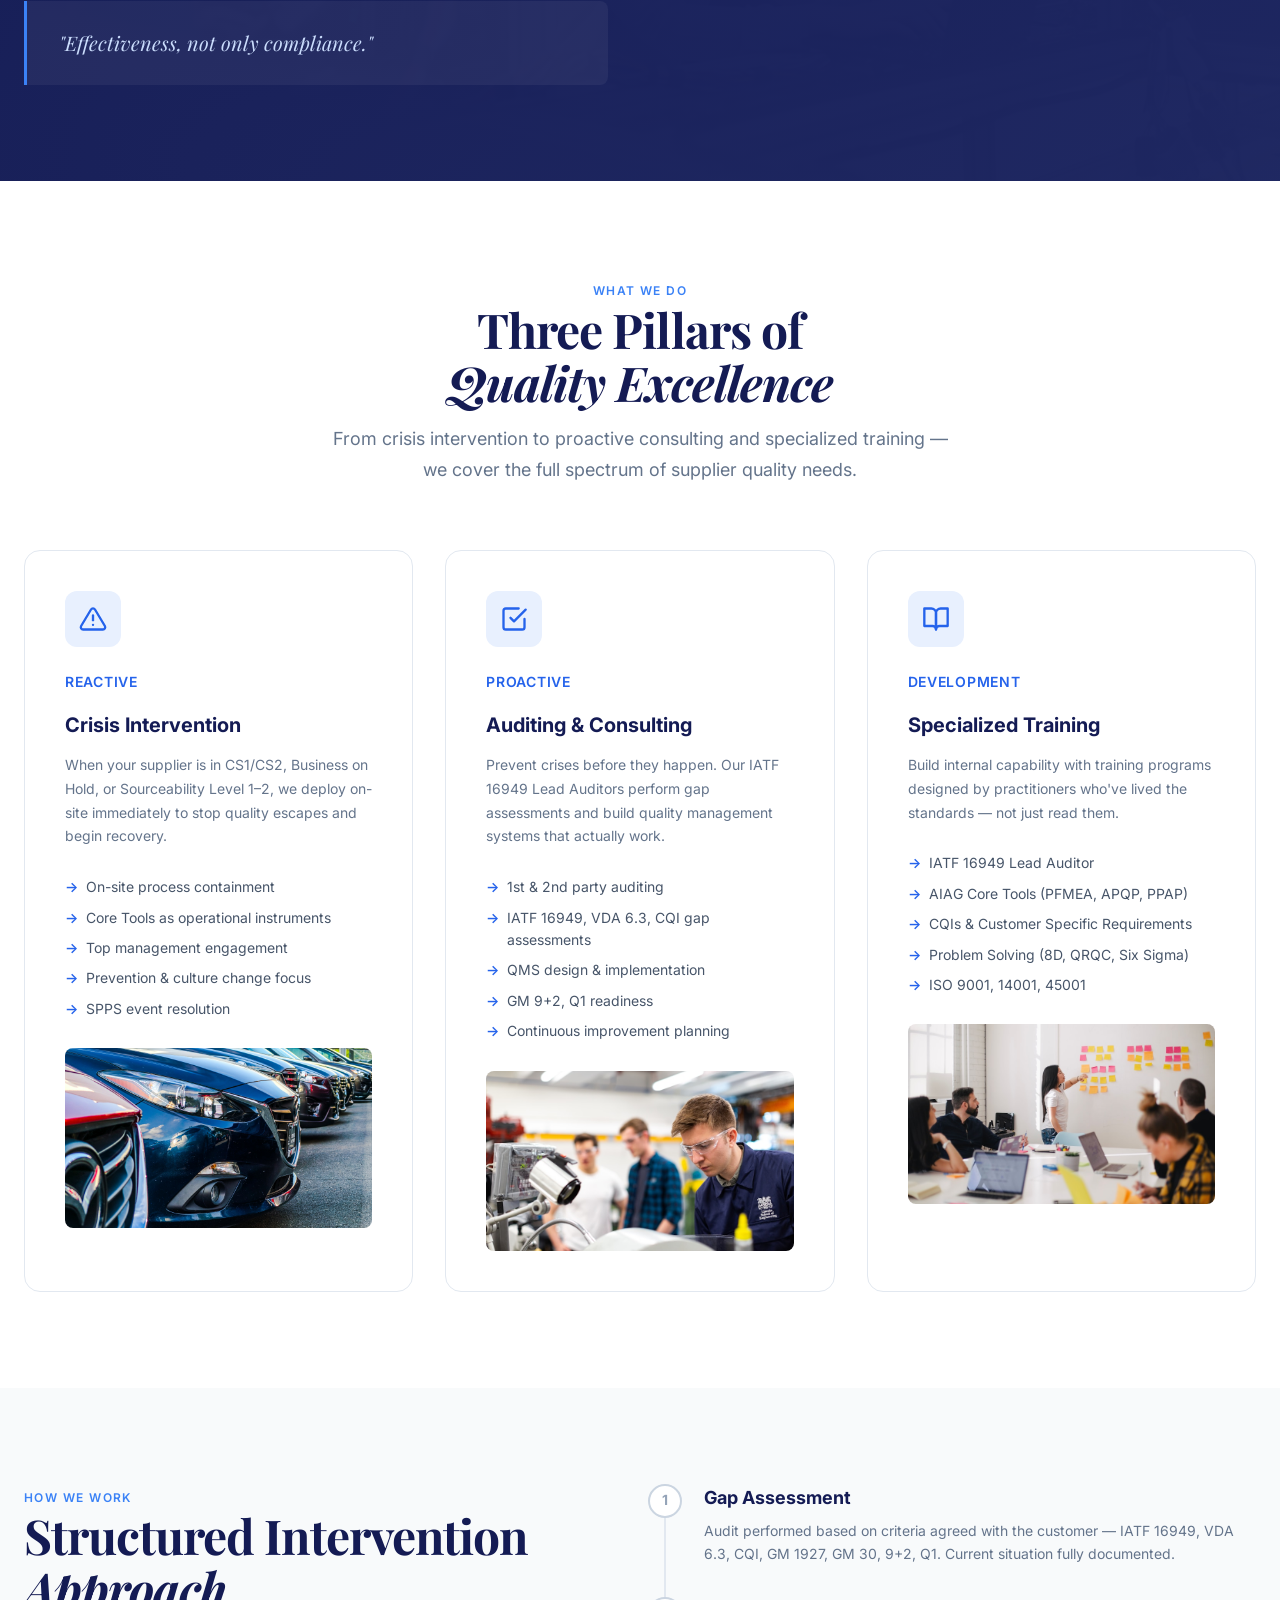
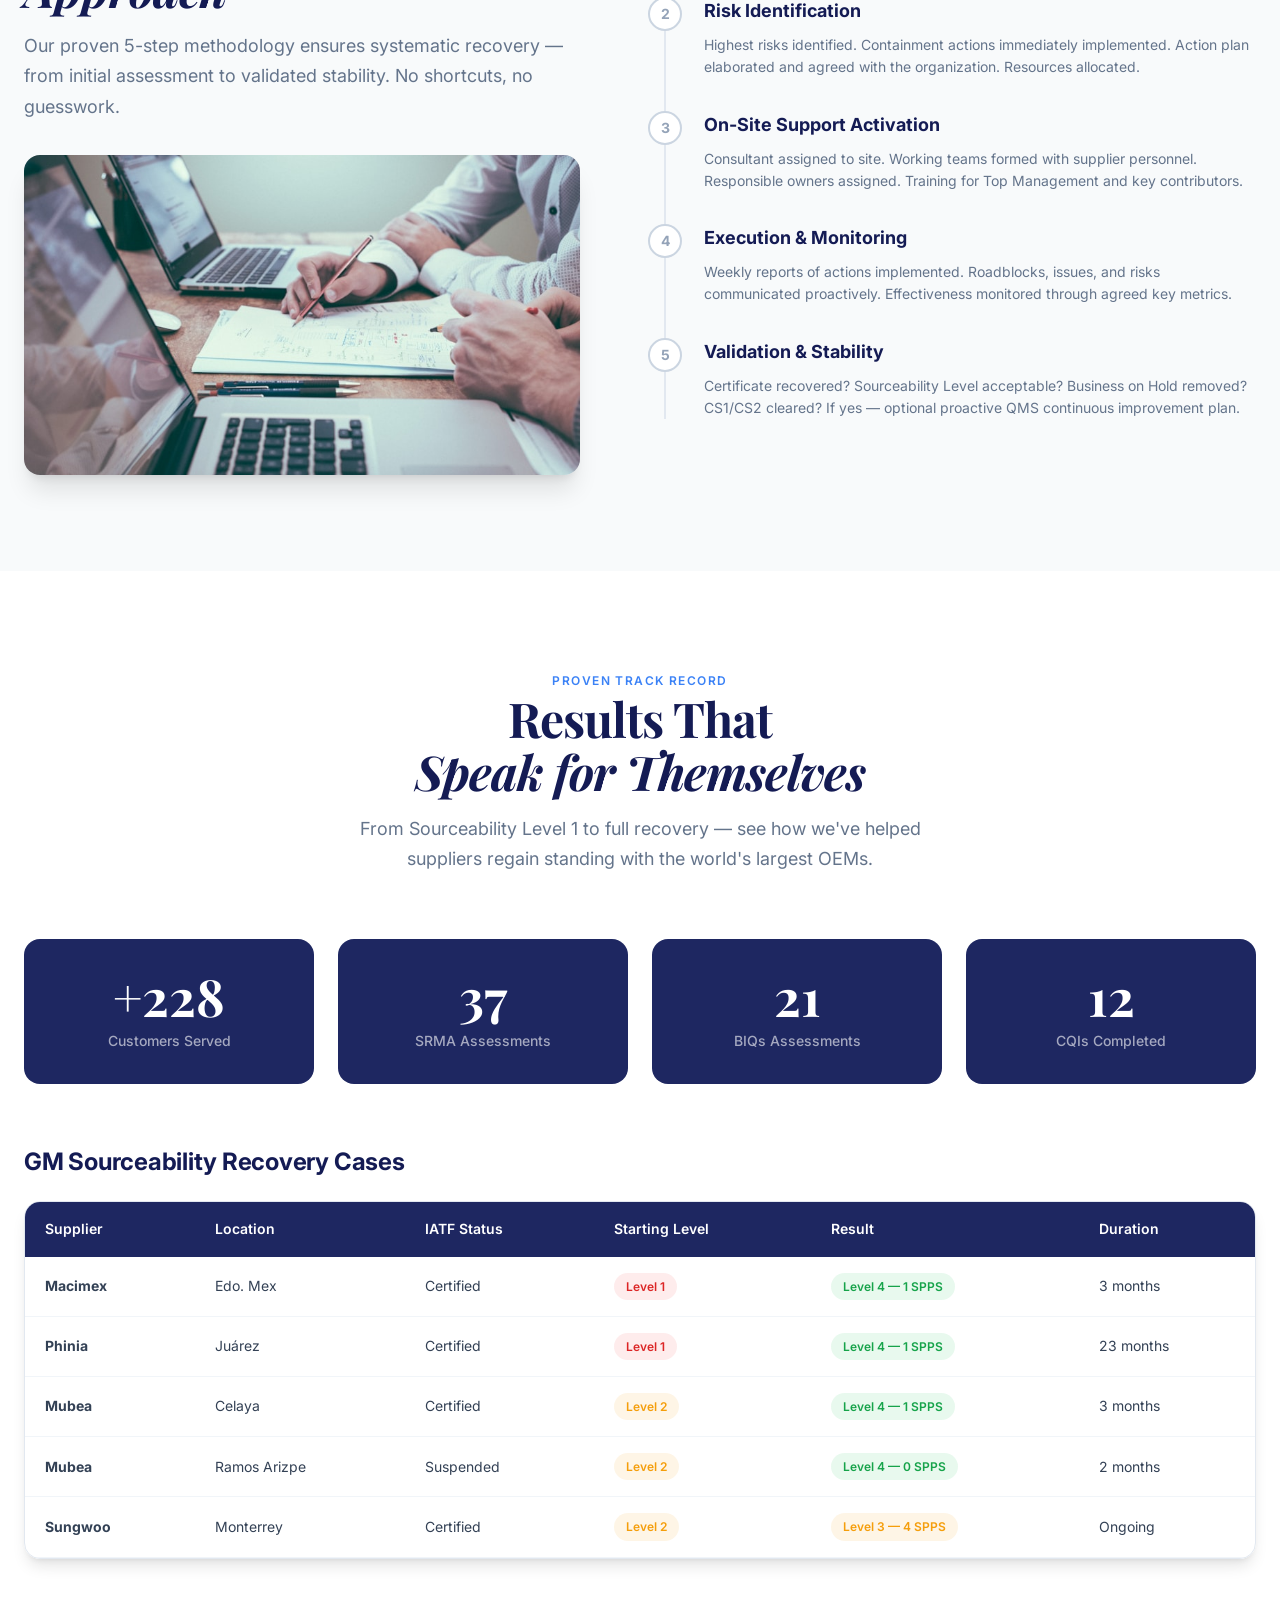
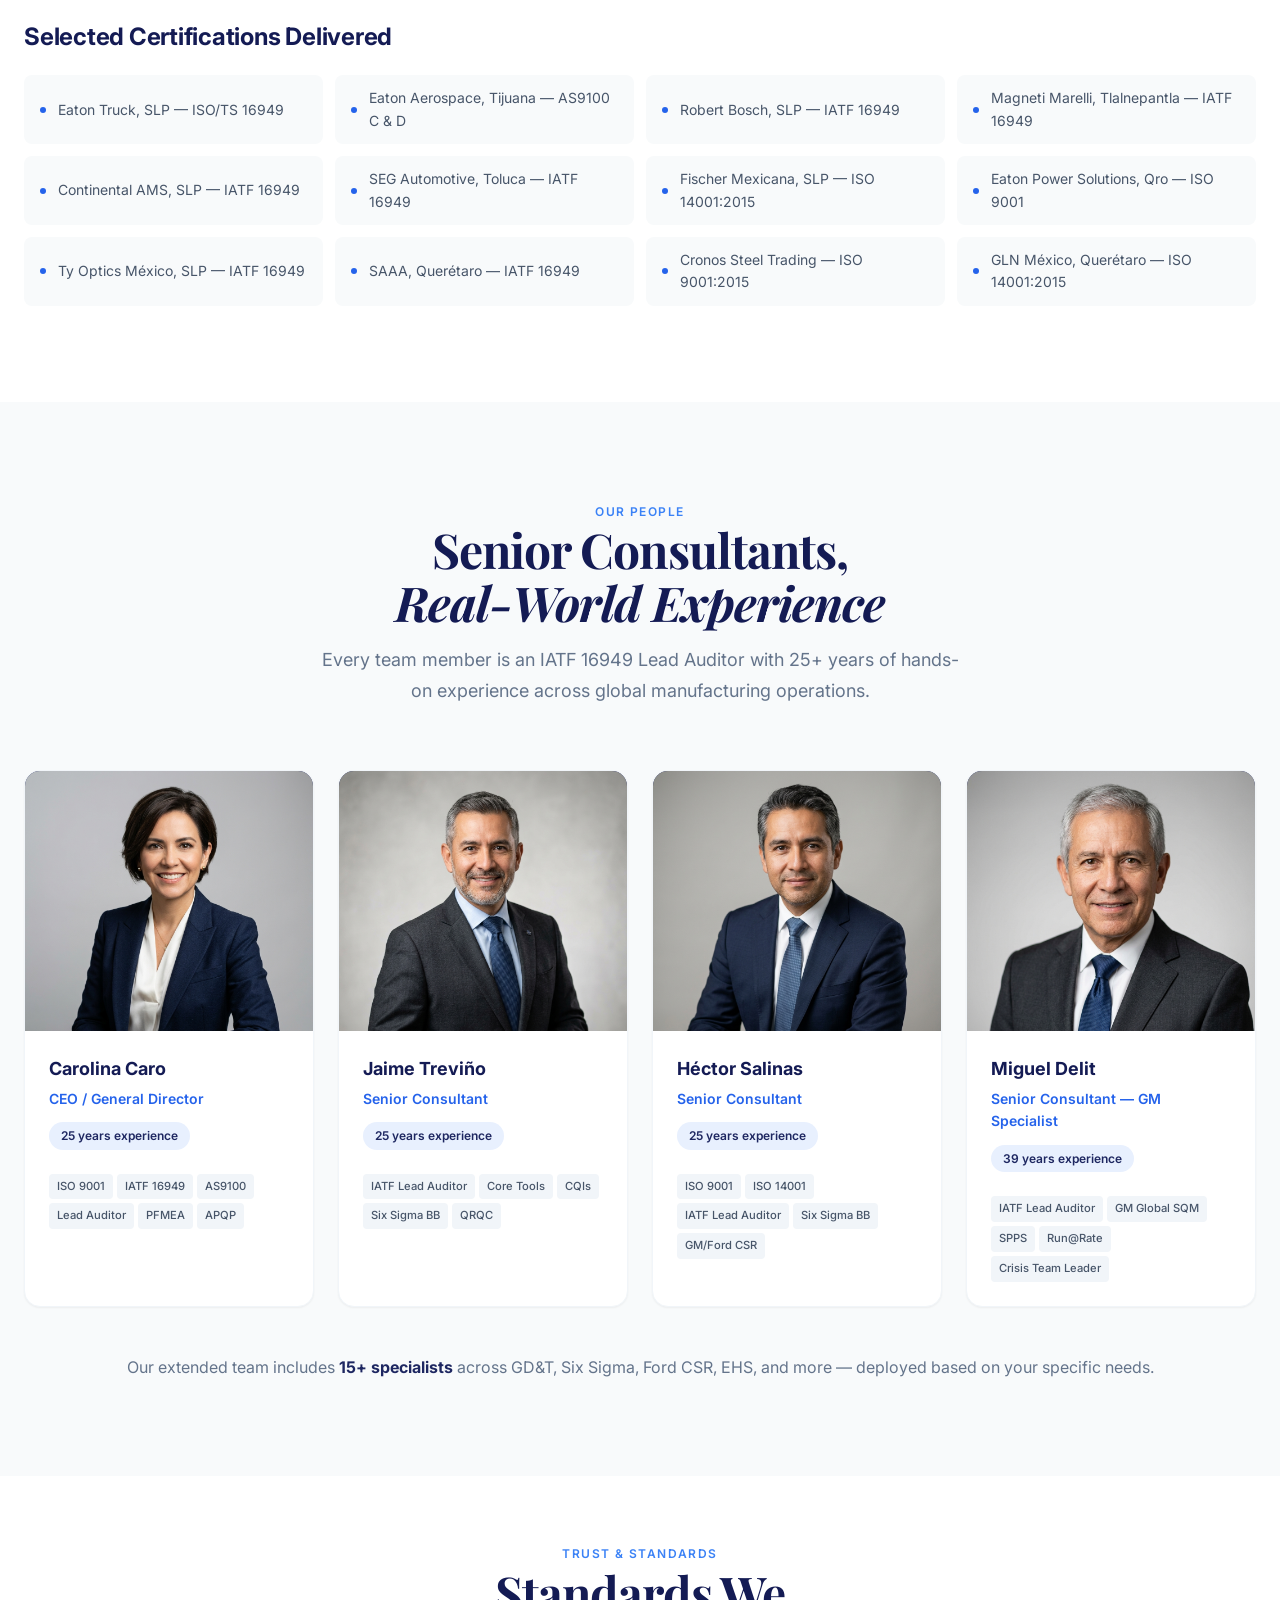
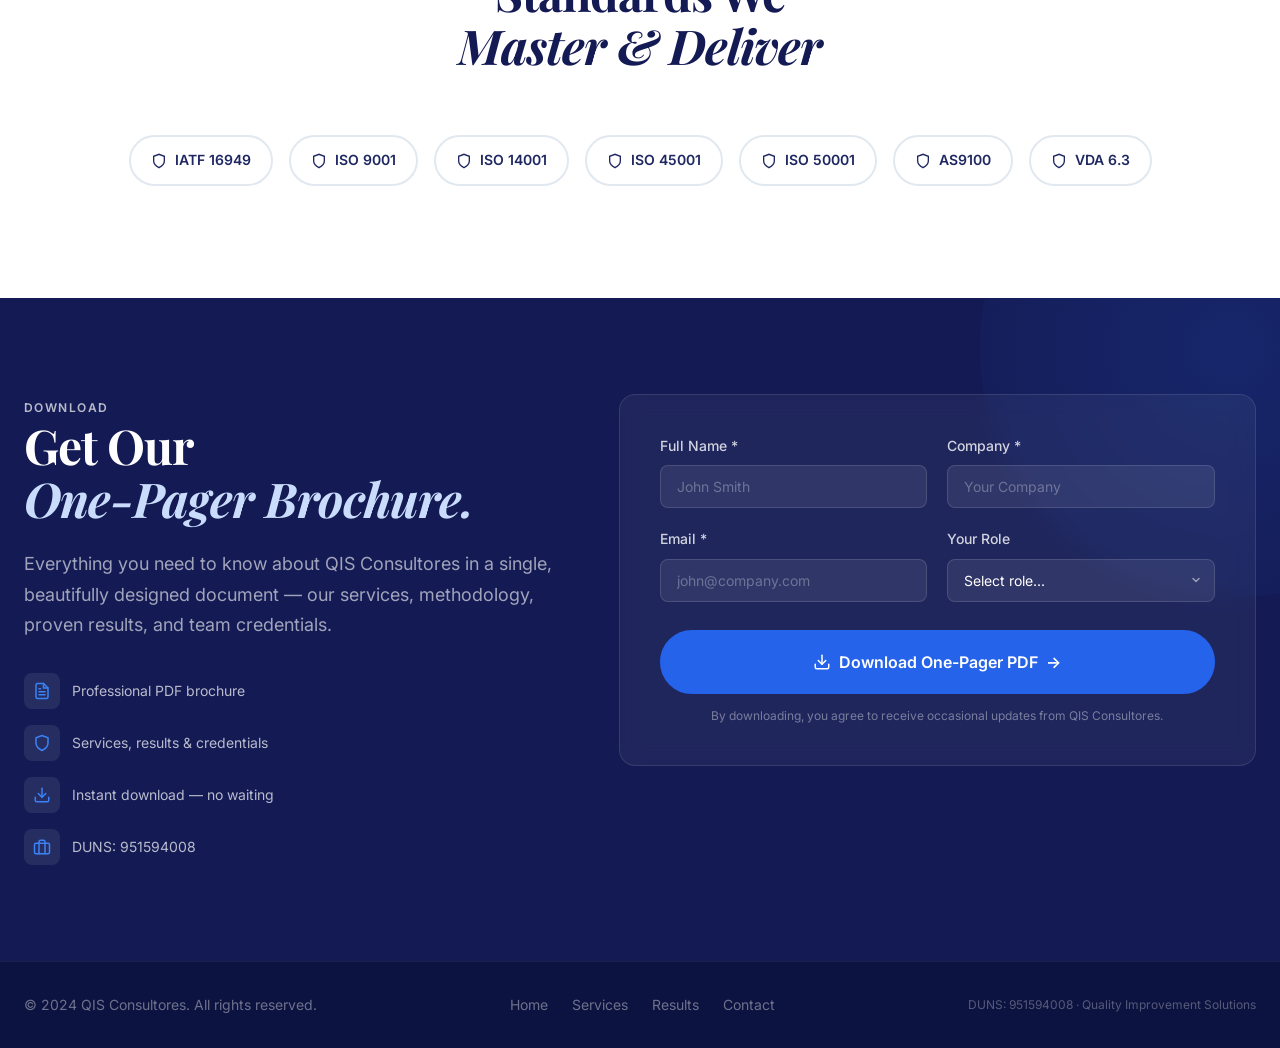
==== commit af952dab: "fix: optimize OG image for WhatsApp compatibility - New og-image.jpg: 1200x630px, 237KB (was 1920x14" ====
--- a/index.html
+++ b/index.html
@@ -9,20 +9,21 @@
   <!-- Open Graph / Facebook / WhatsApp -->
   <meta property="og:type" content="website">
   <meta property="og:url" content="https://qis-consultores.onrender.com/">
-  <meta property="og:title" content="QIS Consultores — Quality Improvement Solutions">
-  <meta property="og:description" content="When your supplier is in crisis, every hour costs millions. We stop the bleeding. Mexico-based quality consulting for automotive & aerospace OEMs — GM, Ford, Stellantis.">
-  <meta property="og:image" content="https://qis-consultores.onrender.com/assets/images/og-image.png">
+  <meta property="og:title" content="QIS Consultores — Supplier Crisis Recovery Experts">
+  <meta property="og:description" content="When your supplier is in crisis, every hour costs millions. We stop the bleeding. Quality consulting for automotive OEMs.">
+  <meta property="og:image" content="https://qis-consultores.onrender.com/assets/images/og-image.jpg">
+  <meta property="og:image:type" content="image/jpeg">
   <meta property="og:image:width" content="1200">
   <meta property="og:image:height" content="630">
-  <meta property="og:image:alt" content="QIS Consultores — Quality Improvement Solutions for Automotive & Aerospace">
+  <meta property="og:image:alt" content="QIS Consultores — Supplier Crisis Recovery for Automotive OEMs">
   <meta property="og:site_name" content="QIS Consultores">
   <meta property="og:locale" content="en_US">
 
   <!-- Twitter Card -->
   <meta name="twitter:card" content="summary_large_image">
-  <meta name="twitter:title" content="QIS Consultores — Quality Improvement Solutions">
+  <meta name="twitter:title" content="QIS Consultores — Supplier Crisis Recovery Experts">
   <meta name="twitter:description" content="When your supplier is in crisis, every hour costs millions. We stop the bleeding.">
-  <meta name="twitter:image" content="https://qis-consultores.onrender.com/assets/images/og-image.png">
+  <meta name="twitter:image" content="https://qis-consultores.onrender.com/assets/images/og-image.jpg">
 
   <title>QIS Consultores — Quality Improvement Solutions</title>
   <link rel="stylesheet" href="css/styles.css">
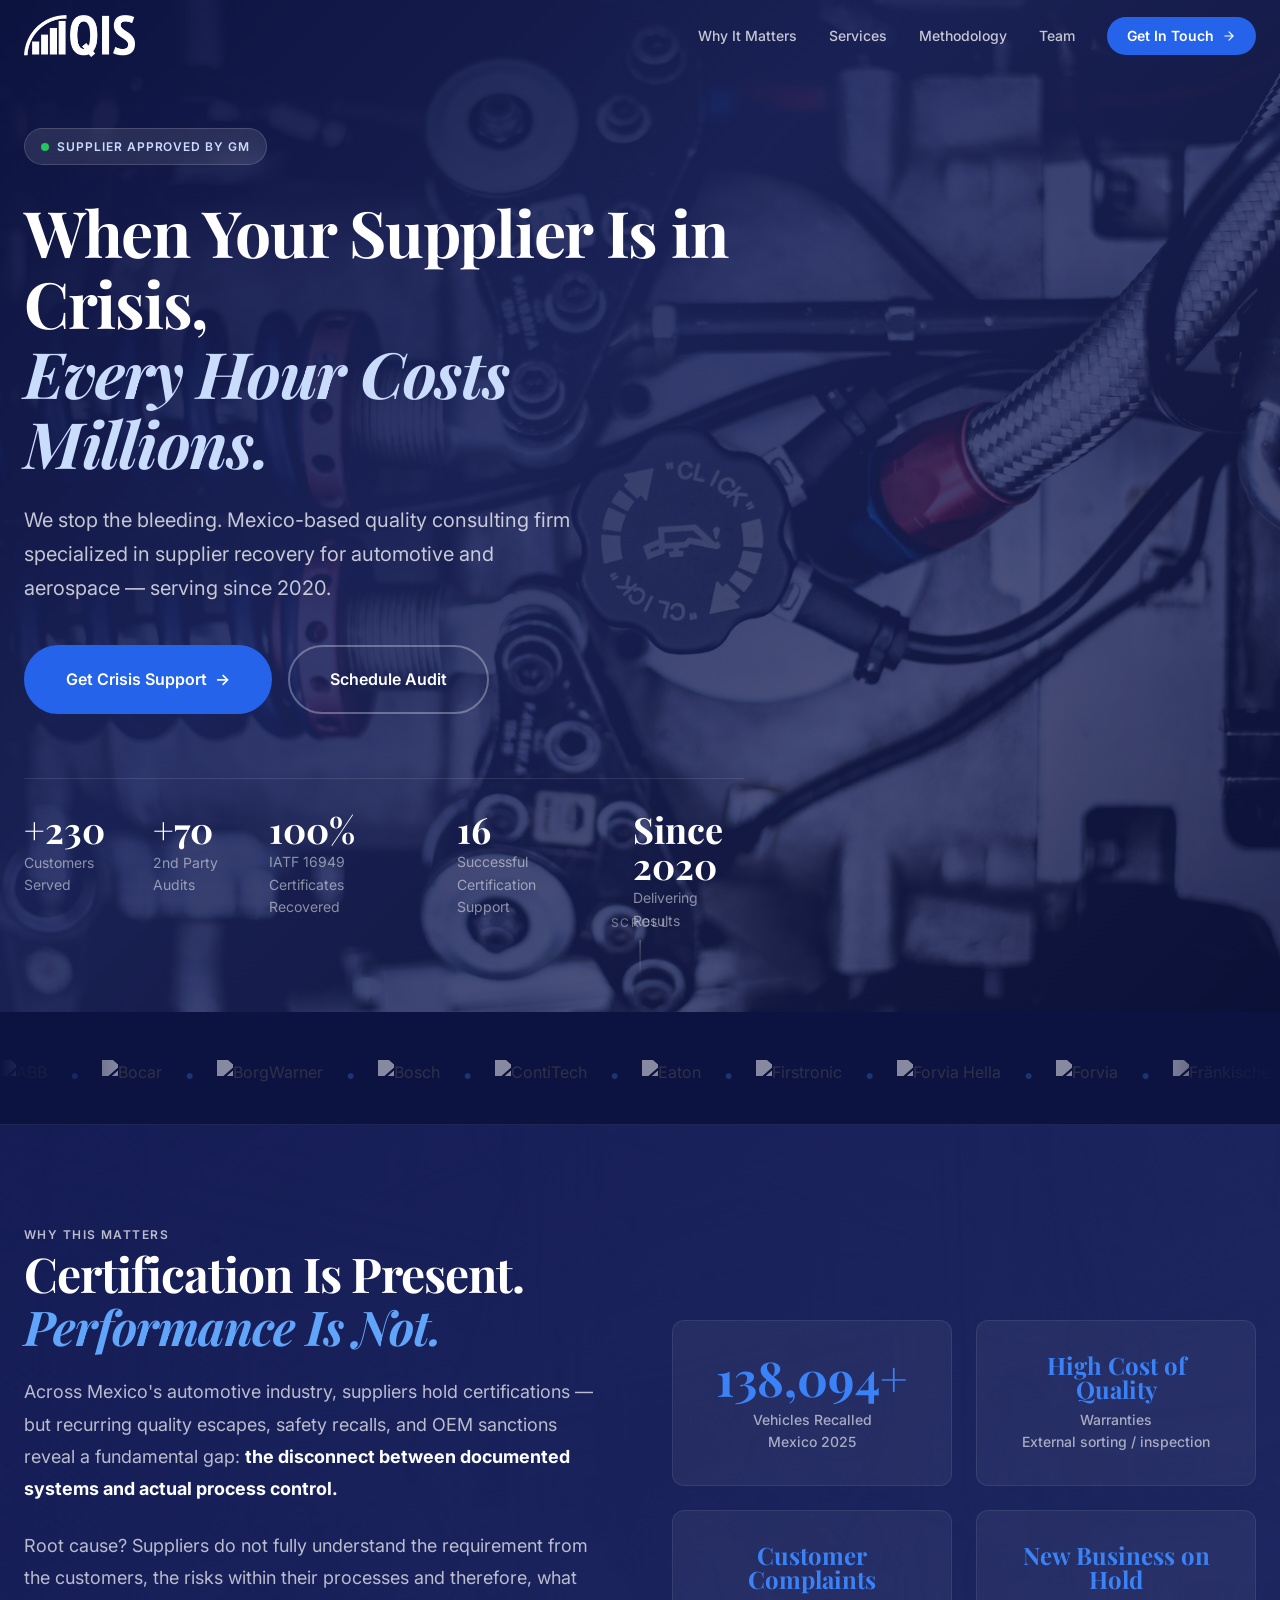
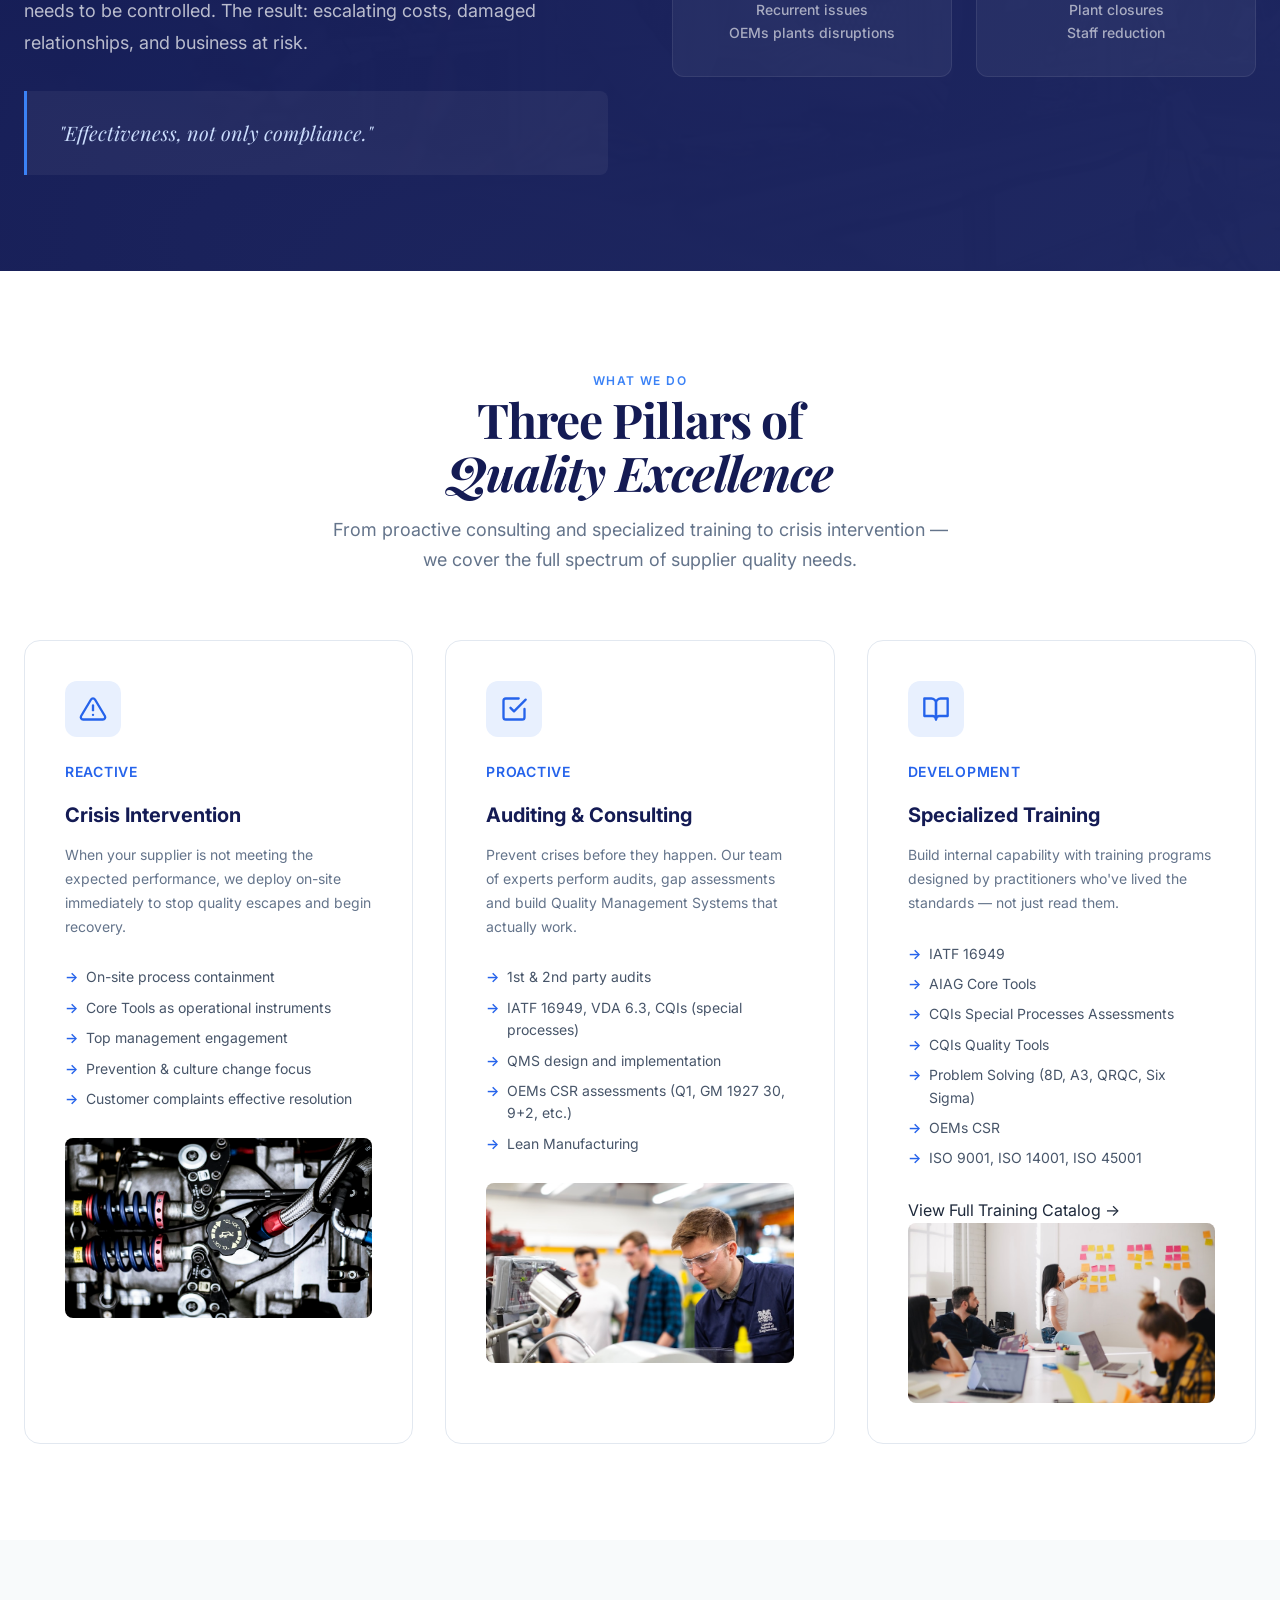
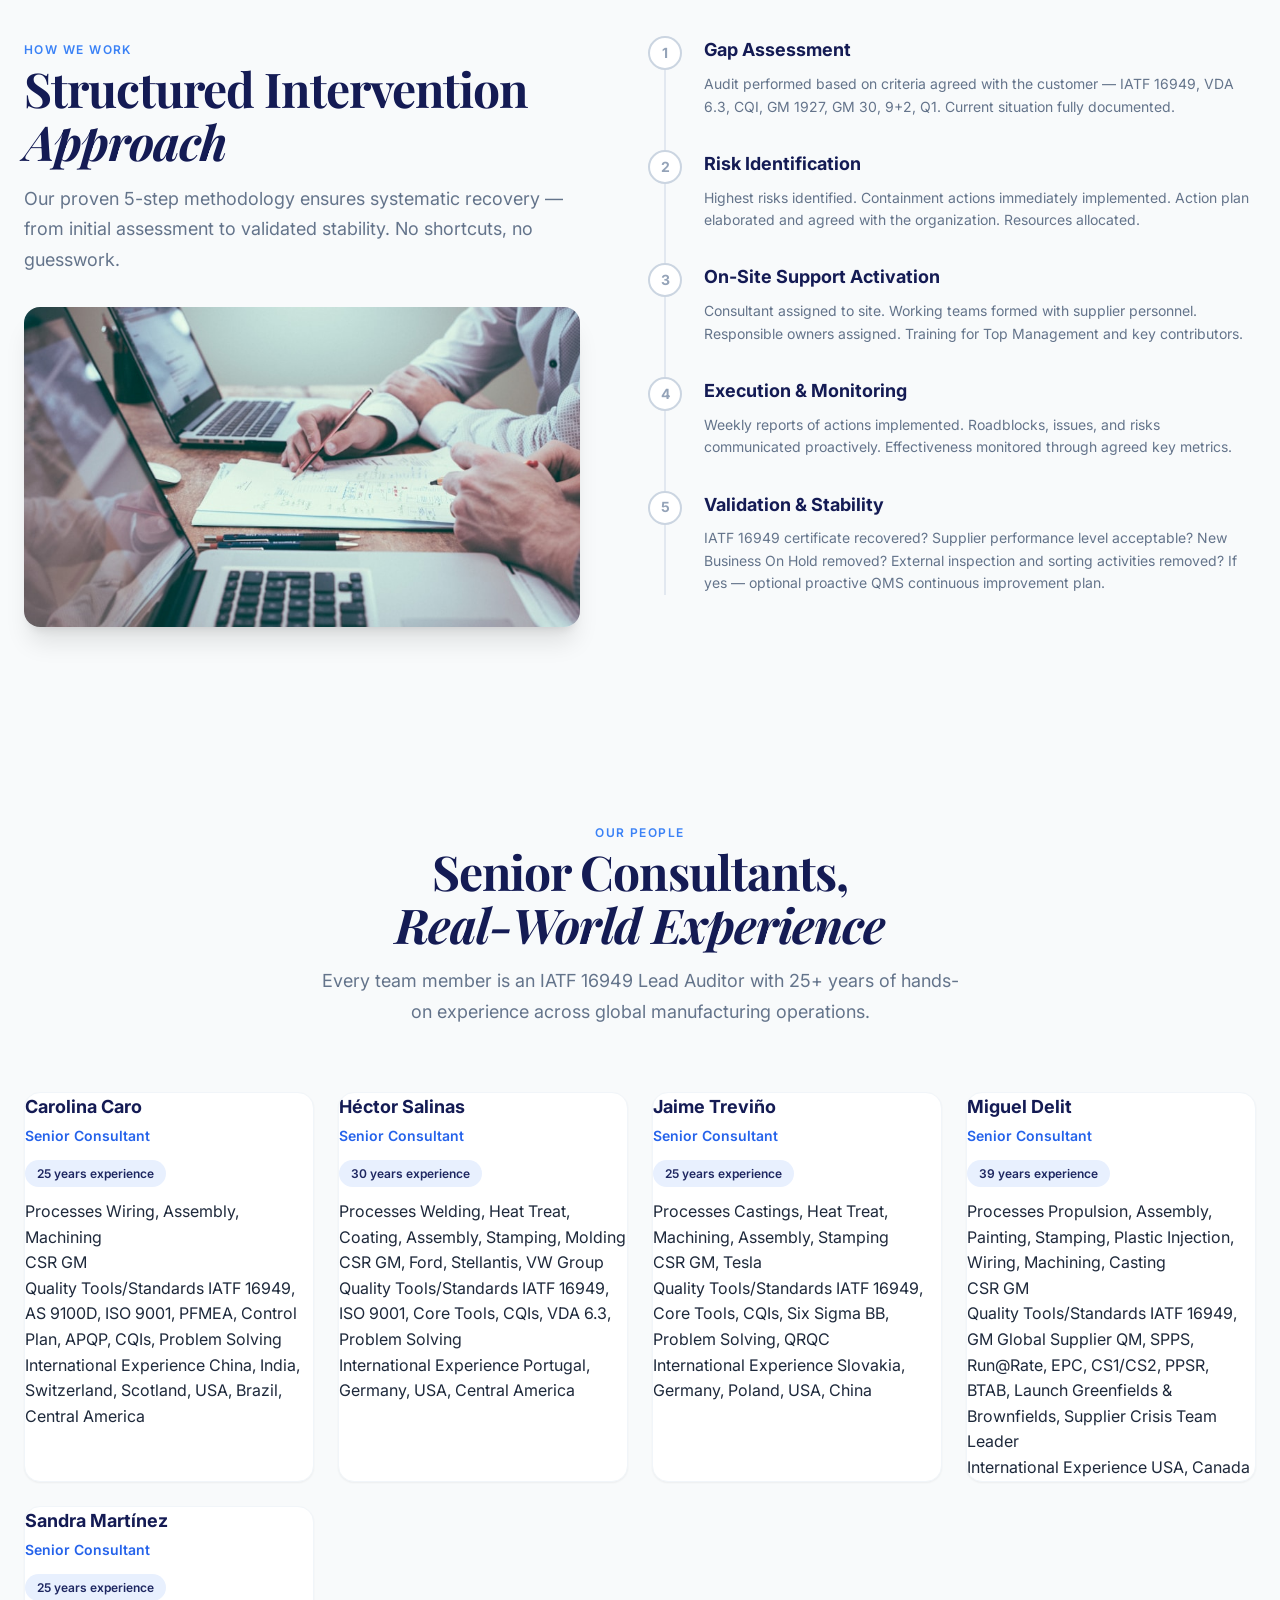
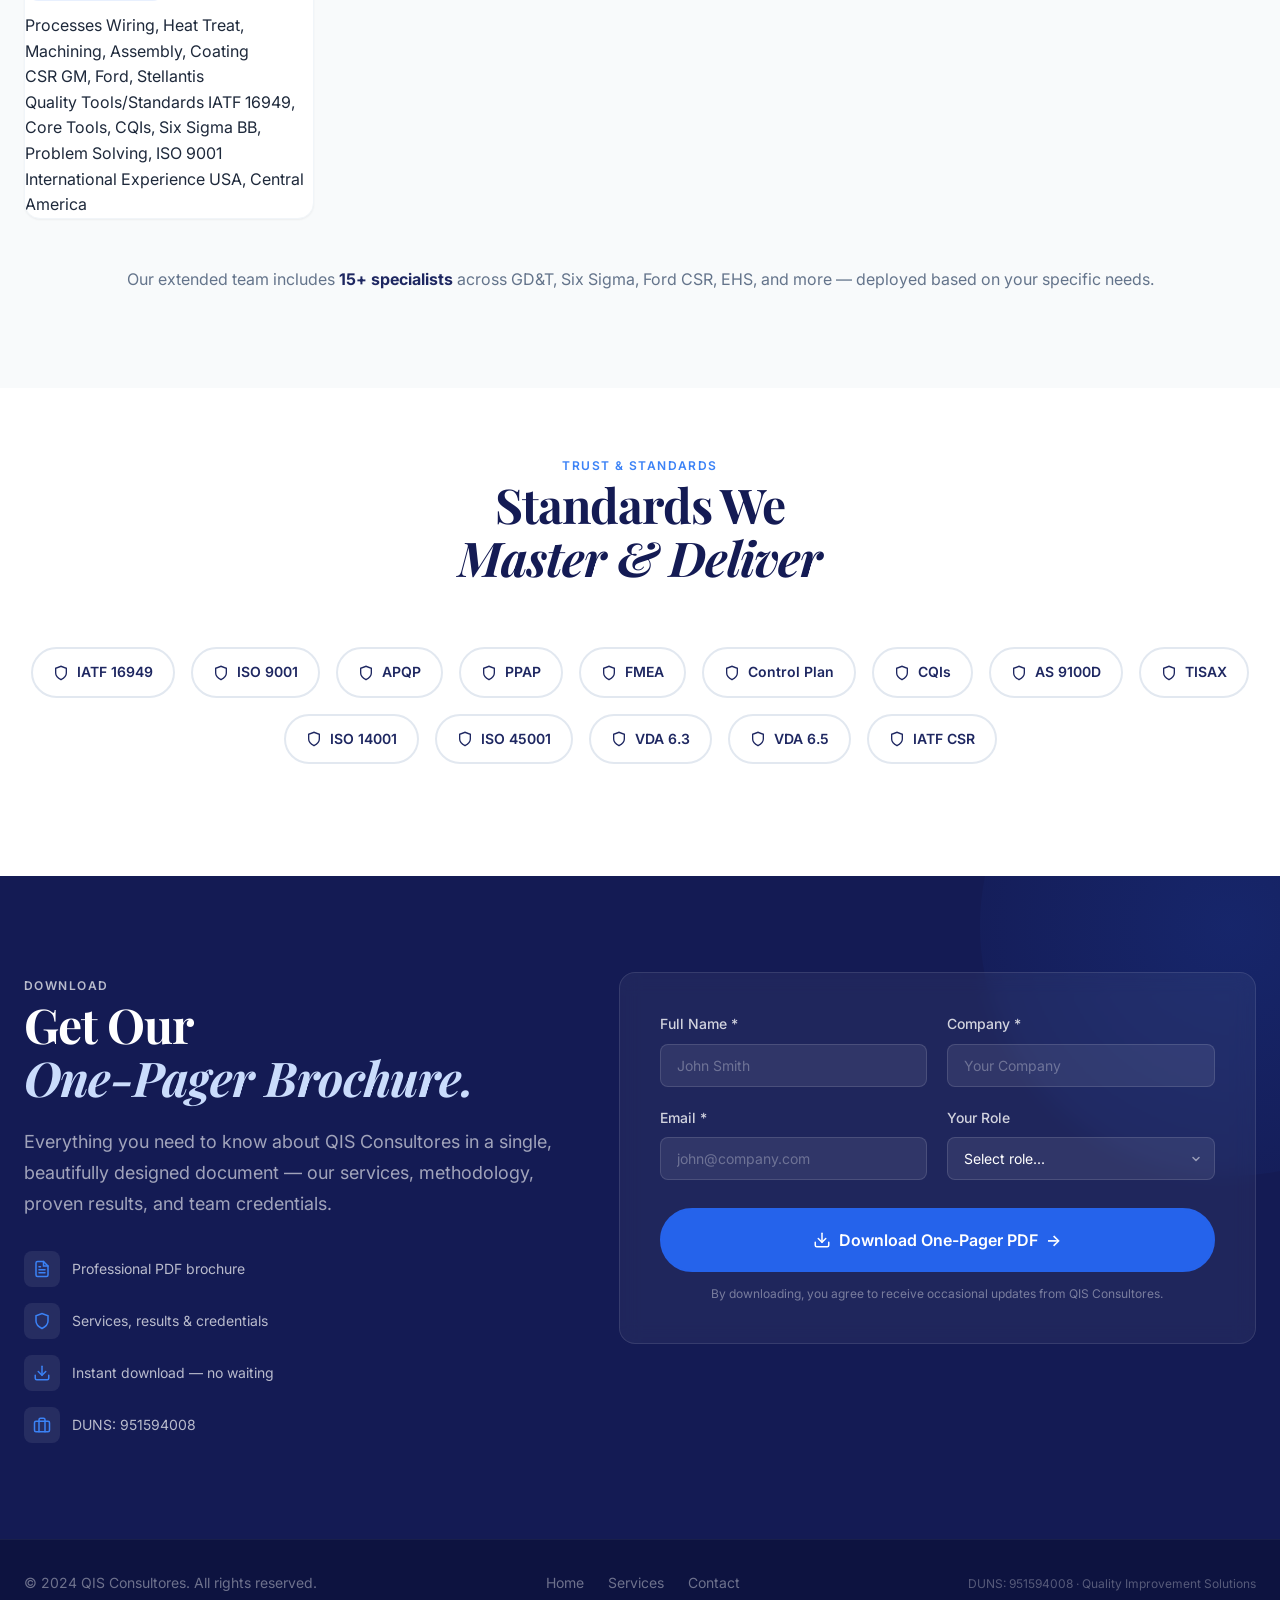
==== commit 961c38e7: "fix: update training catalog link to qis-consultores.com/courses" ====
--- a/index.html
+++ b/index.html
@@ -46,7 +46,7 @@
         <a href="#problem" class="navbar__link">Why It Matters</a>
         <a href="#services" class="navbar__link">Services</a>
         <a href="#methodology" class="navbar__link">Methodology</a>
-        <a href="#results" class="navbar__link">Results</a>
+
         <a href="#team" class="navbar__link">Team</a>
         <a href="#contact" class="navbar__cta">
           Get In Touch
@@ -82,14 +82,14 @@
       <div class="hero__content">
         <div class="hero__badge">
           <span class="hero__badge-dot"></span>
-          Approved GM Training & Auditing Partner
+          Supplier approved by GM
         </div>
         <h1 class="hero__title heading-display">
           When Your Supplier Is in Crisis,<br>
           <em>Every Hour Costs Millions.</em>
         </h1>
         <p class="hero__subtitle">
-          We stop the bleeding. Mexico-based quality consulting firm specialized in supplier recovery for automotive and aerospace OEMs — serving GM, Ford, Stellantis since 2020.
+          We stop the bleeding. Mexico-based quality consulting firm specialized in supplier recovery for automotive and aerospace — serving since 2020.
         </p>
         <div class="hero__actions">
           <a href="#contact" class="btn btn--primary btn--lg">
@@ -106,8 +106,16 @@
             <div class="hero__stat-label">Customers Served</div>
           </div>
           <div class="hero__stat">
-            <div class="hero__stat-number">37</div>
-            <div class="hero__stat-label">SRMA Assessments</div>
+            <div class="hero__stat-number counter" data-target="70" data-prefix="+">+70</div>
+            <div class="hero__stat-label">2nd Party Audits</div>
+          </div>
+          <div class="hero__stat">
+            <div class="hero__stat-number">100%</div>
+            <div class="hero__stat-label">IATF 16949 Certificates Recovered</div>
+          </div>
+          <div class="hero__stat">
+            <div class="hero__stat-number">16</div>
+            <div class="hero__stat-label">Successful Certification Support</div>
           </div>
           <div class="hero__stat">
             <div class="hero__stat-number">Since 2020</div>
@@ -127,79 +135,155 @@
     <div class="marquee">
       <div class="marquee__track">
         <div class="marquee__inner">
-          <span class="marquee__logo">GENERAL MOTORS</span>
-          <span class="marquee__dot">●</span>
-          <span class="marquee__logo">FORD</span>
-          <span class="marquee__dot">●</span>
-          <span class="marquee__logo">STELLANTIS</span>
-          <span class="marquee__dot">●</span>
-          <img class="marquee__logo-img" src="assets/logos_nobg/bosch.png" alt="Robert Bosch" loading="lazy">
-          <span class="marquee__dot">●</span>
-          <img class="marquee__logo-img" src="assets/logos_nobg/eaton.png" alt="Eaton" loading="lazy">
-          <span class="marquee__dot">●</span>
-          <img class="marquee__logo-img" src="assets/logos_nobg/continental.png" alt="Continental" loading="lazy">
-          <span class="marquee__dot">●</span>
-          <img class="marquee__logo-img" src="assets/logos_nobg/marelli.png" alt="Marelli" loading="lazy">
-          <span class="marquee__dot">●</span>
-          <span class="marquee__logo">NEMAK</span>
-          <span class="marquee__dot">●</span>
-          <img class="marquee__logo-img" src="assets/logos_nobg/fischer.png" alt="Fischer Mexicana" loading="lazy">
-          <span class="marquee__dot">●</span>
-          <span class="marquee__logo">MACIMEX</span>
-          <span class="marquee__dot">●</span>
-          <span class="marquee__logo">PHINIA</span>
-          <span class="marquee__dot">●</span>
-          <span class="marquee__logo">MUBEA</span>
-          <span class="marquee__dot">●</span>
-          <span class="marquee__logo">SUNGWOO</span>
-          <span class="marquee__dot">●</span>
-          <img class="marquee__logo-img" src="assets/logos_nobg/seg_automotive.png" alt="SEG Automotive" loading="lazy">
-          <span class="marquee__dot">●</span>
-          <img class="marquee__logo-img" src="assets/logos_nobg/gln_mexico.png" alt="GLN México" loading="lazy">
-          <span class="marquee__dot">●</span>
-          <img class="marquee__logo-img" src="assets/logos_nobg/cronos_steel_trading.png" alt="Cronos Steel Trading" loading="lazy">
-          <span class="marquee__dot">●</span>
-          <img class="marquee__logo-img" src="assets/logos_nobg/ty_optics_mexico.png" alt="TY Optics México" loading="lazy">
-          <span class="marquee__dot">●</span>
-          <img class="marquee__logo-img" src="assets/logos_nobg/saaa.png" alt="SAAA" loading="lazy">
+          <img class="marquee__logo-img" src="assets/logos2026/ABB.png" alt="ABB" loading="lazy">
+          <span class="marquee__dot">●</span>
+          <img class="marquee__logo-img" src="assets/logos2026/BOCAR.png" alt="Bocar" loading="lazy">
+          <span class="marquee__dot">●</span>
+          <img class="marquee__logo-img" src="assets/logos2026/BORGWARNER.png" alt="BorgWarner" loading="lazy">
+          <span class="marquee__dot">●</span>
+          <img class="marquee__logo-img" src="assets/logos2026/BOSCH.png" alt="Bosch" loading="lazy">
+          <span class="marquee__dot">●</span>
+          <img class="marquee__logo-img" src="assets/logos2026/CONTITECH.png" alt="ContiTech" loading="lazy">
+          <span class="marquee__dot">●</span>
+          <img class="marquee__logo-img" src="assets/logos2026/EATON.png" alt="Eaton" loading="lazy">
+          <span class="marquee__dot">●</span>
+          <img class="marquee__logo-img" src="assets/logos2026/FIRSTRONIC.png" alt="Firstronic" loading="lazy">
+          <span class="marquee__dot">●</span>
+          <img class="marquee__logo-img" src="assets/logos2026/FORVIA-HELLA.png" alt="Forvia Hella" loading="lazy">
+          <span class="marquee__dot">●</span>
+          <img class="marquee__logo-img" src="assets/logos2026/FORVIA.png" alt="Forvia" loading="lazy">
+          <span class="marquee__dot">●</span>
+          <img class="marquee__logo-img" src="assets/logos2026/FRAENKISCHE.jpg" alt="Fränkische" loading="lazy">
+          <span class="marquee__dot">●</span>
+          <img class="marquee__logo-img" src="assets/logos2026/GKN.png" alt="GKN" loading="lazy">
+          <span class="marquee__dot">●</span>
+          <img class="marquee__logo-img" src="assets/logos2026/HI-LEX.png" alt="Hi-Lex" loading="lazy">
+          <span class="marquee__dot">●</span>
+          <img class="marquee__logo-img" src="assets/logos2026/JOYSON.png" alt="Joyson Safety Systems" loading="lazy">
+          <span class="marquee__dot">●</span>
+          <img class="marquee__logo-img" src="assets/logos2026/KUKA.png" alt="KUKA" loading="lazy">
+          <span class="marquee__dot">●</span>
+          <img class="marquee__logo-img" src="assets/logos2026/Linamar.png" alt="Linamar" loading="lazy">
+          <span class="marquee__dot">●</span>
+          <img class="marquee__logo-img" src="assets/logos2026/MAGNA.png" alt="Magna" loading="lazy">
+          <span class="marquee__dot">●</span>
+          <img class="marquee__logo-img" src="assets/logos2026/martinrea.png" alt="Martinrea" loading="lazy">
+          <span class="marquee__dot">●</span>
+          <img class="marquee__logo-img" src="assets/logos2026/Maxion-Wheels.png" alt="Maxion Wheels" loading="lazy">
+          <span class="marquee__dot">●</span>
+          <img class="marquee__logo-img" src="assets/logos2026/Molex.png" alt="Molex" loading="lazy">
+          <span class="marquee__dot">●</span>
+          <img class="marquee__logo-img" src="assets/logos2026/MUBEA.png" alt="Mubea" loading="lazy">
+          <span class="marquee__dot">●</span>
+          <img class="marquee__logo-img" src="assets/logos2026/NEMAK.png" alt="Nemak" loading="lazy">
+          <span class="marquee__dot">●</span>
+          <img class="marquee__logo-img" src="assets/logos2026/PACCAR.png" alt="PACCAR" loading="lazy">
+          <span class="marquee__dot">●</span>
+          <img class="marquee__logo-img" src="assets/logos2026/PANASONIC.png" alt="Panasonic" loading="lazy">
+          <span class="marquee__dot">●</span>
+          <img class="marquee__logo-img" src="assets/logos2026/PHINIA.png" alt="Phinia" loading="lazy">
+          <span class="marquee__dot">●</span>
+          <img class="marquee__logo-img" src="assets/logos2026/questum.png" alt="Questum" loading="lazy">
+          <span class="marquee__dot">●</span>
+          <img class="marquee__logo-img" src="assets/logos2026/sungwoohitech.png" alt="Sungwoo Hitech" loading="lazy">
+          <span class="marquee__dot">●</span>
+          <img class="marquee__logo-img" src="assets/logos2026/TACHI-S.png" alt="Tachi-S" loading="lazy">
+          <span class="marquee__dot">●</span>
+          <img class="marquee__logo-img" src="assets/logos2026/TE-CONNECTIVITY.png" alt="TE Connectivity" loading="lazy">
+          <span class="marquee__dot">●</span>
+          <img class="marquee__logo-img" src="assets/logos2026/Tenneco.png" alt="Tenneco" loading="lazy">
+          <span class="marquee__dot">●</span>
+          <img class="marquee__logo-img" src="assets/logos2026/Thyssenkrupp.png" alt="Thyssenkrupp" loading="lazy">
+          <span class="marquee__dot">●</span>
+          <img class="marquee__logo-img" src="assets/logos2026/valeo.png" alt="Valeo" loading="lazy">
+          <span class="marquee__dot">●</span>
+          <img class="marquee__logo-img" src="assets/logos2026/Vibracoustic.png" alt="Vibracoustic" loading="lazy">
+          <span class="marquee__dot">●</span>
+          <img class="marquee__logo-img" src="assets/logos2026/VOSS.png" alt="Voss" loading="lazy">
+          <span class="marquee__dot">●</span>
+          <img class="marquee__logo-img" src="assets/logos2026/VUTEQ.png" alt="Vuteq" loading="lazy">
+          <span class="marquee__dot">●</span>
+          <img class="marquee__logo-img" src="assets/logos2026/YANFENG.png" alt="Yanfeng" loading="lazy">
+          <span class="marquee__dot">●</span>
+          <img class="marquee__logo-img" src="assets/logos2026/YAZAKI.png" alt="Yazaki" loading="lazy">
+          <span class="marquee__dot">●</span>
+          <img class="marquee__logo-img" src="assets/logos2026/ZF.png" alt="ZF" loading="lazy">
           <span class="marquee__dot">●</span>
         </div>
         <div class="marquee__inner" aria-hidden="true">
-          <span class="marquee__logo">GENERAL MOTORS</span>
-          <span class="marquee__dot">●</span>
-          <span class="marquee__logo">FORD</span>
-          <span class="marquee__dot">●</span>
-          <span class="marquee__logo">STELLANTIS</span>
-          <span class="marquee__dot">●</span>
-          <img class="marquee__logo-img" src="assets/logos_nobg/bosch.png" alt="Robert Bosch" loading="lazy">
-          <span class="marquee__dot">●</span>
-          <img class="marquee__logo-img" src="assets/logos_nobg/eaton.png" alt="Eaton" loading="lazy">
-          <span class="marquee__dot">●</span>
-          <img class="marquee__logo-img" src="assets/logos_nobg/continental.png" alt="Continental" loading="lazy">
-          <span class="marquee__dot">●</span>
-          <img class="marquee__logo-img" src="assets/logos_nobg/marelli.png" alt="Marelli" loading="lazy">
-          <span class="marquee__dot">●</span>
-          <span class="marquee__logo">NEMAK</span>
-          <span class="marquee__dot">●</span>
-          <img class="marquee__logo-img" src="assets/logos_nobg/fischer.png" alt="Fischer Mexicana" loading="lazy">
-          <span class="marquee__dot">●</span>
-          <span class="marquee__logo">MACIMEX</span>
-          <span class="marquee__dot">●</span>
-          <span class="marquee__logo">PHINIA</span>
-          <span class="marquee__dot">●</span>
-          <span class="marquee__logo">MUBEA</span>
-          <span class="marquee__dot">●</span>
-          <span class="marquee__logo">SUNGWOO</span>
-          <span class="marquee__dot">●</span>
-          <img class="marquee__logo-img" src="assets/logos_nobg/seg_automotive.png" alt="SEG Automotive" loading="lazy">
-          <span class="marquee__dot">●</span>
-          <img class="marquee__logo-img" src="assets/logos_nobg/gln_mexico.png" alt="GLN México" loading="lazy">
-          <span class="marquee__dot">●</span>
-          <img class="marquee__logo-img" src="assets/logos_nobg/cronos_steel_trading.png" alt="Cronos Steel Trading" loading="lazy">
-          <span class="marquee__dot">●</span>
-          <img class="marquee__logo-img" src="assets/logos_nobg/ty_optics_mexico.png" alt="TY Optics México" loading="lazy">
-          <span class="marquee__dot">●</span>
-          <img class="marquee__logo-img" src="assets/logos_nobg/saaa.png" alt="SAAA" loading="lazy">
+          <img class="marquee__logo-img" src="assets/logos2026/ABB.png" alt="ABB" loading="lazy">
+          <span class="marquee__dot">●</span>
+          <img class="marquee__logo-img" src="assets/logos2026/BOCAR.png" alt="Bocar" loading="lazy">
+          <span class="marquee__dot">●</span>
+          <img class="marquee__logo-img" src="assets/logos2026/BORGWARNER.png" alt="BorgWarner" loading="lazy">
+          <span class="marquee__dot">●</span>
+          <img class="marquee__logo-img" src="assets/logos2026/BOSCH.png" alt="Bosch" loading="lazy">
+          <span class="marquee__dot">●</span>
+          <img class="marquee__logo-img" src="assets/logos2026/CONTITECH.png" alt="ContiTech" loading="lazy">
+          <span class="marquee__dot">●</span>
+          <img class="marquee__logo-img" src="assets/logos2026/EATON.png" alt="Eaton" loading="lazy">
+          <span class="marquee__dot">●</span>
+          <img class="marquee__logo-img" src="assets/logos2026/FIRSTRONIC.png" alt="Firstronic" loading="lazy">
+          <span class="marquee__dot">●</span>
+          <img class="marquee__logo-img" src="assets/logos2026/FORVIA-HELLA.png" alt="Forvia Hella" loading="lazy">
+          <span class="marquee__dot">●</span>
+          <img class="marquee__logo-img" src="assets/logos2026/FORVIA.png" alt="Forvia" loading="lazy">
+          <span class="marquee__dot">●</span>
+          <img class="marquee__logo-img" src="assets/logos2026/FRAENKISCHE.jpg" alt="Fränkische" loading="lazy">
+          <span class="marquee__dot">●</span>
+          <img class="marquee__logo-img" src="assets/logos2026/GKN.png" alt="GKN" loading="lazy">
+          <span class="marquee__dot">●</span>
+          <img class="marquee__logo-img" src="assets/logos2026/HI-LEX.png" alt="Hi-Lex" loading="lazy">
+          <span class="marquee__dot">●</span>
+          <img class="marquee__logo-img" src="assets/logos2026/JOYSON.png" alt="Joyson Safety Systems" loading="lazy">
+          <span class="marquee__dot">●</span>
+          <img class="marquee__logo-img" src="assets/logos2026/KUKA.png" alt="KUKA" loading="lazy">
+          <span class="marquee__dot">●</span>
+          <img class="marquee__logo-img" src="assets/logos2026/Linamar.png" alt="Linamar" loading="lazy">
+          <span class="marquee__dot">●</span>
+          <img class="marquee__logo-img" src="assets/logos2026/MAGNA.png" alt="Magna" loading="lazy">
+          <span class="marquee__dot">●</span>
+          <img class="marquee__logo-img" src="assets/logos2026/martinrea.png" alt="Martinrea" loading="lazy">
+          <span class="marquee__dot">●</span>
+          <img class="marquee__logo-img" src="assets/logos2026/Maxion-Wheels.png" alt="Maxion Wheels" loading="lazy">
+          <span class="marquee__dot">●</span>
+          <img class="marquee__logo-img" src="assets/logos2026/Molex.png" alt="Molex" loading="lazy">
+          <span class="marquee__dot">●</span>
+          <img class="marquee__logo-img" src="assets/logos2026/MUBEA.png" alt="Mubea" loading="lazy">
+          <span class="marquee__dot">●</span>
+          <img class="marquee__logo-img" src="assets/logos2026/NEMAK.png" alt="Nemak" loading="lazy">
+          <span class="marquee__dot">●</span>
+          <img class="marquee__logo-img" src="assets/logos2026/PACCAR.png" alt="PACCAR" loading="lazy">
+          <span class="marquee__dot">●</span>
+          <img class="marquee__logo-img" src="assets/logos2026/PANASONIC.png" alt="Panasonic" loading="lazy">
+          <span class="marquee__dot">●</span>
+          <img class="marquee__logo-img" src="assets/logos2026/PHINIA.png" alt="Phinia" loading="lazy">
+          <span class="marquee__dot">●</span>
+          <img class="marquee__logo-img" src="assets/logos2026/questum.png" alt="Questum" loading="lazy">
+          <span class="marquee__dot">●</span>
+          <img class="marquee__logo-img" src="assets/logos2026/sungwoohitech.png" alt="Sungwoo Hitech" loading="lazy">
+          <span class="marquee__dot">●</span>
+          <img class="marquee__logo-img" src="assets/logos2026/TACHI-S.png" alt="Tachi-S" loading="lazy">
+          <span class="marquee__dot">●</span>
+          <img class="marquee__logo-img" src="assets/logos2026/TE-CONNECTIVITY.png" alt="TE Connectivity" loading="lazy">
+          <span class="marquee__dot">●</span>
+          <img class="marquee__logo-img" src="assets/logos2026/Tenneco.png" alt="Tenneco" loading="lazy">
+          <span class="marquee__dot">●</span>
+          <img class="marquee__logo-img" src="assets/logos2026/Thyssenkrupp.png" alt="Thyssenkrupp" loading="lazy">
+          <span class="marquee__dot">●</span>
+          <img class="marquee__logo-img" src="assets/logos2026/valeo.png" alt="Valeo" loading="lazy">
+          <span class="marquee__dot">●</span>
+          <img class="marquee__logo-img" src="assets/logos2026/Vibracoustic.png" alt="Vibracoustic" loading="lazy">
+          <span class="marquee__dot">●</span>
+          <img class="marquee__logo-img" src="assets/logos2026/VOSS.png" alt="Voss" loading="lazy">
+          <span class="marquee__dot">●</span>
+          <img class="marquee__logo-img" src="assets/logos2026/VUTEQ.png" alt="Vuteq" loading="lazy">
+          <span class="marquee__dot">●</span>
+          <img class="marquee__logo-img" src="assets/logos2026/YANFENG.png" alt="Yanfeng" loading="lazy">
+          <span class="marquee__dot">●</span>
+          <img class="marquee__logo-img" src="assets/logos2026/YAZAKI.png" alt="Yazaki" loading="lazy">
+          <span class="marquee__dot">●</span>
+          <img class="marquee__logo-img" src="assets/logos2026/ZF.png" alt="ZF" loading="lazy">
           <span class="marquee__dot">●</span>
         </div>
       </div>
@@ -223,7 +307,7 @@
             Across Mexico's automotive industry, suppliers hold certifications — but recurring quality escapes, safety recalls, and OEM sanctions reveal a fundamental gap: <strong style="color: var(--white);">the disconnect between documented systems and actual process control.</strong>
           </p>
           <p>
-            Root cause? Suppliers don't fully understand what needs to be controlled. The result: escalating costs, damaged relationships, and business at risk.
+            Root cause? Suppliers do not fully understand the requirement from the customers, the risks within their processes and therefore, what needs to be controlled. The result: escalating costs, damaged relationships, and business at risk.
           </p>
           <div class="problem__quote">
             <p>"Effectiveness, not only compliance."</p>
@@ -235,16 +319,16 @@
             <div class="problem__stat-label">Vehicles Recalled<br>Mexico 2025</div>
           </div>
           <div class="problem__stat-card">
-            <div class="problem__stat-number" style="font-size: var(--text-3xl);">CS1/CS2</div>
-            <div class="problem__stat-label">Customer Specific<br>Sanctions Active</div>
+            <div class="problem__stat-number" style="font-size: var(--text-2xl);">High Cost of Quality</div>
+            <div class="problem__stat-label">Warranties<br>External sorting / inspection</div>
           </div>
           <div class="problem__stat-card">
-            <div class="problem__stat-number" style="font-size: var(--text-3xl);">SPPS</div>
-            <div class="problem__stat-label">Recurring Supplier<br>Quality Events</div>
+            <div class="problem__stat-number" style="font-size: var(--text-2xl);">Customer Complaints</div>
+            <div class="problem__stat-label">Recurrent issues<br>OEMs plants disruptions</div>
           </div>
           <div class="problem__stat-card">
-            <div class="problem__stat-number" style="font-size: var(--text-3xl);">BOH</div>
-            <div class="problem__stat-label">Business on Hold<br>Status Active</div>
+            <div class="problem__stat-number" style="font-size: var(--text-2xl);">New Business on Hold</div>
+            <div class="problem__stat-label">Plant closures<br>Staff reduction</div>
           </div>
         </div>
       </div>
@@ -257,7 +341,7 @@
       <div class="section__header reveal">
         <span class="label">What We Do</span>
         <h2 class="heading-display">Three Pillars of<br><em>Quality Excellence</em></h2>
-        <p>From crisis intervention to proactive consulting and specialized training — we cover the full spectrum of supplier quality needs.</p>
+        <p>From proactive consulting and specialized training to crisis intervention — we cover the full spectrum of supplier quality needs.</p>
       </div>
       <div class="services__grid reveal-stagger">
         <!-- Reactive -->
@@ -271,13 +355,13 @@
           </div>
           <div class="service-card__subtitle">Reactive</div>
           <h3 class="service-card__title">Crisis Intervention</h3>
-          <p class="service-card__description">When your supplier is in CS1/CS2, Business on Hold, or Sourceability Level 1–2, we deploy on-site immediately to stop quality escapes and begin recovery.</p>
+          <p class="service-card__description">When your supplier is not meeting the expected performance, we deploy on-site immediately to stop quality escapes and begin recovery.</p>
           <ul class="service-card__list">
             <li>On-site process containment</li>
             <li>Core Tools as operational instruments</li>
             <li>Top management engagement</li>
             <li>Prevention & culture change focus</li>
-            <li>SPPS event resolution</li>
+            <li>Customer complaints effective resolution</li>
           </ul>
           <div class="service-card__image">
             <img src="assets/images/hero-bg.jpg" alt="Crisis intervention on manufacturing floor" loading="lazy">
@@ -294,13 +378,13 @@
           </div>
           <div class="service-card__subtitle">Proactive</div>
           <h3 class="service-card__title">Auditing & Consulting</h3>
-          <p class="service-card__description">Prevent crises before they happen. Our IATF 16949 Lead Auditors perform gap assessments and build quality management systems that actually work.</p>
+          <p class="service-card__description">Prevent crises before they happen. Our team of experts perform audits, gap assessments and build Quality Management Systems that actually work.</p>
           <ul class="service-card__list">
-            <li>1st & 2nd party auditing</li>
-            <li>IATF 16949, VDA 6.3, CQI gap assessments</li>
-            <li>QMS design & implementation</li>
-            <li>GM 9+2, Q1 readiness</li>
-            <li>Continuous improvement planning</li>
+            <li>1st & 2nd party audits</li>
+            <li>IATF 16949, VDA 6.3, CQIs (special processes)</li>
+            <li>QMS design and implementation</li>
+            <li>OEMs CSR assessments (Q1, GM 1927 30, 9+2, etc.)</li>
+            <li>Lean Manufacturing</li>
           </ul>
           <div class="service-card__image">
             <img src="assets/images/services-audit.jpg" alt="Quality audit inspection" loading="lazy">
@@ -319,12 +403,17 @@
           <h3 class="service-card__title">Specialized Training</h3>
           <p class="service-card__description">Build internal capability with training programs designed by practitioners who've lived the standards — not just read them.</p>
           <ul class="service-card__list">
-            <li>IATF 16949 Lead Auditor</li>
-            <li>AIAG Core Tools (PFMEA, APQP, PPAP)</li>
-            <li>CQIs & Customer Specific Requirements</li>
-            <li>Problem Solving (8D, QRQC, Six Sigma)</li>
-            <li>ISO 9001, 14001, 45001</li>
+            <li>IATF 16949</li>
+            <li>AIAG Core Tools</li>
+            <li>CQIs Special Processes Assessments</li>
+            <li>CQIs Quality Tools</li>
+            <li>Problem Solving (8D, A3, QRQC, Six Sigma)</li>
+            <li>OEMs CSR</li>
+            <li>ISO 9001, ISO 14001, ISO 45001</li>
           </ul>
+          <a href="https://www.qis-consultores.com/courses" target="_blank" class="service-card__catalog-link">
+            View Full Training Catalog →
+          </a>
           <div class="service-card__image">
             <img src="assets/images/training.jpg" alt="Training session" loading="lazy">
           </div>
@@ -369,127 +458,13 @@
           <div class="timeline__item">
             <div class="timeline__number">5</div>
             <h3 class="timeline__title">Validation & Stability</h3>
-            <p class="timeline__desc">Certificate recovered? Sourceability Level acceptable? Business on Hold removed? CS1/CS2 cleared? If yes — optional proactive QMS continuous improvement plan.</p>
+            <p class="timeline__desc">IATF 16949 certificate recovered? Supplier performance level acceptable? New Business On Hold removed? External inspection and sorting activities removed? If yes — optional proactive QMS continuous improvement plan.</p>
           </div>
         </div>
       </div>
     </div>
   </section>
 
-  <!-- ==================== RESULTS ==================== -->
-  <section class="results section" id="results">
-    <div class="container">
-      <div class="section__header reveal">
-        <span class="label">Proven Track Record</span>
-        <h2 class="heading-display">Results That<br><em>Speak for Themselves</em></h2>
-        <p>From Sourceability Level 1 to full recovery — see how we've helped suppliers regain standing with the world's largest OEMs.</p>
-      </div>
-
-      <!-- Stats Bar -->
-      <div class="stats-bar reveal-stagger">
-        <div class="stat-item">
-          <div class="stat-item__number counter" data-target="230" data-prefix="+">+230</div>
-          <div class="stat-item__label">Customers Served</div>
-        </div>
-        <div class="stat-item">
-          <div class="stat-item__number">37</div>
-          <div class="stat-item__label">SRMA Assessments</div>
-        </div>
-        <div class="stat-item">
-          <div class="stat-item__number">21</div>
-          <div class="stat-item__label">BIQs Assessments</div>
-        </div>
-        <div class="stat-item">
-          <div class="stat-item__number">12</div>
-          <div class="stat-item__label">CQIs Completed</div>
-        </div>
-      </div>
-
-      <!-- GM Sourceability Table -->
-      <div class="reveal">
-        <h3 class="heading-sans" style="font-size: var(--text-2xl); margin-bottom: var(--space-6); color: var(--navy-800);">
-          GM Sourceability Recovery Cases
-        </h3>
-        <div class="results__table-wrapper">
-          <table class="results__table">
-            <thead>
-              <tr>
-                <th>Supplier</th>
-                <th>Location</th>
-                <th>IATF Status</th>
-                <th>Starting Level</th>
-                <th>Result</th>
-                <th>Duration</th>
-              </tr>
-            </thead>
-            <tbody>
-              <tr>
-                <td><strong>Macimex</strong></td>
-                <td>Edo. Mex</td>
-                <td>Certified</td>
-                <td><span class="badge badge--danger">Level 1</span></td>
-                <td><span class="badge badge--success">Level 4 — 1 SPPS</span></td>
-                <td>3 months</td>
-              </tr>
-              <tr>
-                <td><strong>Phinia</strong></td>
-                <td>Juárez</td>
-                <td>Certified</td>
-                <td><span class="badge badge--danger">Level 1</span></td>
-                <td><span class="badge badge--success">Level 4 — 1 SPPS</span></td>
-                <td>23 months</td>
-              </tr>
-              <tr>
-                <td><strong>Mubea</strong></td>
-                <td>Celaya</td>
-                <td>Certified</td>
-                <td><span class="badge badge--warning">Level 2</span></td>
-                <td><span class="badge badge--success">Level 4 — 1 SPPS</span></td>
-                <td>3 months</td>
-              </tr>
-              <tr>
-                <td><strong>Mubea</strong></td>
-                <td>Ramos Arizpe</td>
-                <td>Suspended</td>
-                <td><span class="badge badge--warning">Level 2</span></td>
-                <td><span class="badge badge--success">Level 4 — 0 SPPS</span></td>
-                <td>2 months</td>
-              </tr>
-              <tr>
-                <td><strong>Sungwoo</strong></td>
-                <td>Monterrey</td>
-                <td>Certified</td>
-                <td><span class="badge badge--warning">Level 2</span></td>
-                <td><span class="badge badge--warning">Level 3 — 4 SPPS</span></td>
-                <td>Ongoing</td>
-              </tr>
-            </tbody>
-          </table>
-        </div>
-      </div>
-
-      <!-- Certifications Delivered -->
-      <div class="certifications reveal">
-        <h3 class="heading-sans" style="font-size: var(--text-2xl); margin-bottom: var(--space-6); color: var(--navy-800);">
-          Selected Certifications Delivered
-        </h3>
-        <div class="certifications__grid">
-          <div class="cert-item"><span class="cert-item__dot"></span>Eaton Truck, SLP — ISO/TS 16949</div>
-          <div class="cert-item"><span class="cert-item__dot"></span>Eaton Aerospace, Tijuana — AS9100 C & D</div>
-          <div class="cert-item"><span class="cert-item__dot"></span>Robert Bosch, SLP — IATF 16949</div>
-          <div class="cert-item"><span class="cert-item__dot"></span>Magneti Marelli, Tlalnepantla — IATF 16949</div>
-          <div class="cert-item"><span class="cert-item__dot"></span>Continental AMS, SLP — IATF 16949</div>
-          <div class="cert-item"><span class="cert-item__dot"></span>SEG Automotive, Toluca — IATF 16949</div>
-          <div class="cert-item"><span class="cert-item__dot"></span>Fischer Mexicana, SLP — ISO 14001:2015</div>
-          <div class="cert-item"><span class="cert-item__dot"></span>Eaton Power Solutions, Qro — ISO 9001</div>
-          <div class="cert-item"><span class="cert-item__dot"></span>Ty Optics México, SLP — IATF 16949</div>
-          <div class="cert-item"><span class="cert-item__dot"></span>SAAA, Querétaro — IATF 16949</div>
-          <div class="cert-item"><span class="cert-item__dot"></span>Cronos Steel Trading — ISO 9001:2015</div>
-          <div class="cert-item"><span class="cert-item__dot"></span>GLN México, Querétaro — ISO 14001:2015</div>
-        </div>
-      </div>
-    </div>
-  </section>
 
   <!-- ==================== TEAM ==================== -->
   <section class="team section" id="team">
@@ -501,78 +476,136 @@
       </div>
       <div class="team__grid reveal-stagger">
         <!-- Carolina Caro -->
-        <div class="team-card">
-          <div class="team-card__photo">
-            <img src="assets/images/team/carolina-caro.png" alt="Carolina Caro - CEO" loading="lazy">
-          </div>
-          <div class="team-card__info">
+        <div class="team-card team-card--text">
+          <div class="team-card__header">
             <h3 class="team-card__name">Carolina Caro</h3>
-            <p class="team-card__role">CEO / General Director</p>
+            <p class="team-card__role">Senior Consultant</p>
             <span class="team-card__experience">25 years experience</span>
-            <div class="team-card__specialties">
-              <span class="team-card__specialty">ISO 9001</span>
-              <span class="team-card__specialty">IATF 16949</span>
-              <span class="team-card__specialty">AS9100</span>
-              <span class="team-card__specialty">Lead Auditor</span>
-              <span class="team-card__specialty">PFMEA</span>
-              <span class="team-card__specialty">APQP</span>
+          </div>
+          <div class="team-card__expertise">
+            <div class="team-card__category">
+              <span class="team-card__cat-label">Processes</span>
+              <span class="team-card__cat-value">Wiring, Assembly, Machining</span>
+            </div>
+            <div class="team-card__category">
+              <span class="team-card__cat-label">CSR</span>
+              <span class="team-card__cat-value">GM</span>
+            </div>
+            <div class="team-card__category">
+              <span class="team-card__cat-label">Quality Tools/Standards</span>
+              <span class="team-card__cat-value">IATF 16949, AS 9100D, ISO 9001, PFMEA, Control Plan, APQP, CQIs, Problem Solving</span>
+            </div>
+            <div class="team-card__category">
+              <span class="team-card__cat-label">International Experience</span>
+              <span class="team-card__cat-value">China, India, Switzerland, Scotland, USA, Brazil, Central America</span>
+            </div>
+          </div>
+        </div>
+
+        <!-- Héctor Salinas -->
+        <div class="team-card team-card--text">
+          <div class="team-card__header">
+            <h3 class="team-card__name">Héctor Salinas</h3>
+            <p class="team-card__role">Senior Consultant</p>
+            <span class="team-card__experience">30 years experience</span>
+          </div>
+          <div class="team-card__expertise">
+            <div class="team-card__category">
+              <span class="team-card__cat-label">Processes</span>
+              <span class="team-card__cat-value">Welding, Heat Treat, Coating, Assembly, Stamping, Molding</span>
+            </div>
+            <div class="team-card__category">
+              <span class="team-card__cat-label">CSR</span>
+              <span class="team-card__cat-value">GM, Ford, Stellantis, VW Group</span>
+            </div>
+            <div class="team-card__category">
+              <span class="team-card__cat-label">Quality Tools/Standards</span>
+              <span class="team-card__cat-value">IATF 16949, ISO 9001, Core Tools, CQIs, VDA 6.3, Problem Solving</span>
+            </div>
+            <div class="team-card__category">
+              <span class="team-card__cat-label">International Experience</span>
+              <span class="team-card__cat-value">Portugal, Germany, USA, Central America</span>
             </div>
           </div>
         </div>
 
         <!-- Jaime Treviño -->
-        <div class="team-card">
-          <div class="team-card__photo">
-            <img src="assets/images/team/jaime-trevino.png" alt="Jaime Treviño - Senior Consultant" loading="lazy">
-          </div>
-          <div class="team-card__info">
+        <div class="team-card team-card--text">
+          <div class="team-card__header">
             <h3 class="team-card__name">Jaime Treviño</h3>
             <p class="team-card__role">Senior Consultant</p>
             <span class="team-card__experience">25 years experience</span>
-            <div class="team-card__specialties">
-              <span class="team-card__specialty">IATF Lead Auditor</span>
-              <span class="team-card__specialty">Core Tools</span>
-              <span class="team-card__specialty">CQIs</span>
-              <span class="team-card__specialty">Six Sigma BB</span>
-              <span class="team-card__specialty">QRQC</span>
-            </div>
-          </div>
-        </div>
-
-        <!-- Héctor Salinas -->
-        <div class="team-card">
-          <div class="team-card__photo">
-            <img src="assets/images/team/hector-salinas.png" alt="Héctor Salinas - Senior Consultant" loading="lazy">
-          </div>
-          <div class="team-card__info">
-            <h3 class="team-card__name">Héctor Salinas</h3>
+          </div>
+          <div class="team-card__expertise">
+            <div class="team-card__category">
+              <span class="team-card__cat-label">Processes</span>
+              <span class="team-card__cat-value">Castings, Heat Treat, Machining, Assembly, Stamping</span>
+            </div>
+            <div class="team-card__category">
+              <span class="team-card__cat-label">CSR</span>
+              <span class="team-card__cat-value">GM, Tesla</span>
+            </div>
+            <div class="team-card__category">
+              <span class="team-card__cat-label">Quality Tools/Standards</span>
+              <span class="team-card__cat-value">IATF 16949, Core Tools, CQIs, Six Sigma BB, Problem Solving, QRQC</span>
+            </div>
+            <div class="team-card__category">
+              <span class="team-card__cat-label">International Experience</span>
+              <span class="team-card__cat-value">Slovakia, Germany, Poland, USA, China</span>
+            </div>
+          </div>
+        </div>
+
+        <!-- Miguel Delit -->
+        <div class="team-card team-card--text">
+          <div class="team-card__header">
+            <h3 class="team-card__name">Miguel Delit</h3>
+            <p class="team-card__role">Senior Consultant</p>
+            <span class="team-card__experience">39 years experience</span>
+          </div>
+          <div class="team-card__expertise">
+            <div class="team-card__category">
+              <span class="team-card__cat-label">Processes</span>
+              <span class="team-card__cat-value">Propulsion, Assembly, Painting, Stamping, Plastic Injection, Wiring, Machining, Casting</span>
+            </div>
+            <div class="team-card__category">
+              <span class="team-card__cat-label">CSR</span>
+              <span class="team-card__cat-value">GM</span>
+            </div>
+            <div class="team-card__category">
+              <span class="team-card__cat-label">Quality Tools/Standards</span>
+              <span class="team-card__cat-value">IATF 16949, GM Global Supplier QM, SPPS, Run@Rate, EPC, CS1/CS2, PPSR, BTAB, Launch Greenfields & Brownfields, Supplier Crisis Team Leader</span>
+            </div>
+            <div class="team-card__category">
+              <span class="team-card__cat-label">International Experience</span>
+              <span class="team-card__cat-value">USA, Canada</span>
+            </div>
+          </div>
+        </div>
+
+        <!-- Sandra Martínez -->
+        <div class="team-card team-card--text">
+          <div class="team-card__header">
+            <h3 class="team-card__name">Sandra Martínez</h3>
             <p class="team-card__role">Senior Consultant</p>
             <span class="team-card__experience">25 years experience</span>
-            <div class="team-card__specialties">
-              <span class="team-card__specialty">ISO 9001</span>
-              <span class="team-card__specialty">ISO 14001</span>
-              <span class="team-card__specialty">IATF Lead Auditor</span>
-              <span class="team-card__specialty">Six Sigma BB</span>
-              <span class="team-card__specialty">GM/Ford CSR</span>
-            </div>
-          </div>
-        </div>
-
-        <!-- Miguel Delit -->
-        <div class="team-card">
-          <div class="team-card__photo">
-            <img src="assets/images/team/miguel-delit.png" alt="Miguel Delit - Senior Consultant" loading="lazy">
-          </div>
-          <div class="team-card__info">
-            <h3 class="team-card__name">Miguel Delit</h3>
-            <p class="team-card__role">Senior Consultant — GM Specialist</p>
-            <span class="team-card__experience">39 years experience</span>
-            <div class="team-card__specialties">
-              <span class="team-card__specialty">IATF Lead Auditor</span>
-              <span class="team-card__specialty">GM Global SQM</span>
-              <span class="team-card__specialty">SPPS</span>
-              <span class="team-card__specialty">Run@Rate</span>
-              <span class="team-card__specialty">Crisis Team Leader</span>
+          </div>
+          <div class="team-card__expertise">
+            <div class="team-card__category">
+              <span class="team-card__cat-label">Processes</span>
+              <span class="team-card__cat-value">Wiring, Heat Treat, Machining, Assembly, Coating</span>
+            </div>
+            <div class="team-card__category">
+              <span class="team-card__cat-label">CSR</span>
+              <span class="team-card__cat-value">GM, Ford, Stellantis</span>
+            </div>
+            <div class="team-card__category">
+              <span class="team-card__cat-label">Quality Tools/Standards</span>
+              <span class="team-card__cat-value">IATF 16949, Core Tools, CQIs, Six Sigma BB, Problem Solving, ISO 9001</span>
+            </div>
+            <div class="team-card__category">
+              <span class="team-card__cat-label">International Experience</span>
+              <span class="team-card__cat-value">USA, Central America</span>
             </div>
           </div>
         </div>
@@ -605,6 +638,34 @@
         </div>
         <div class="standard-badge">
           <svg width="16" height="16" viewBox="0 0 24 24" fill="none" stroke="currentColor" stroke-width="2"><path d="M12 22s8-4 8-10V5l-8-3-8 3v7c0 6 8 10 8 10z"/></svg>
+          APQP
+        </div>
+        <div class="standard-badge">
+          <svg width="16" height="16" viewBox="0 0 24 24" fill="none" stroke="currentColor" stroke-width="2"><path d="M12 22s8-4 8-10V5l-8-3-8 3v7c0 6 8 10 8 10z"/></svg>
+          PPAP
+        </div>
+        <div class="standard-badge">
+          <svg width="16" height="16" viewBox="0 0 24 24" fill="none" stroke="currentColor" stroke-width="2"><path d="M12 22s8-4 8-10V5l-8-3-8 3v7c0 6 8 10 8 10z"/></svg>
+          FMEA
+        </div>
+        <div class="standard-badge">
+          <svg width="16" height="16" viewBox="0 0 24 24" fill="none" stroke="currentColor" stroke-width="2"><path d="M12 22s8-4 8-10V5l-8-3-8 3v7c0 6 8 10 8 10z"/></svg>
+          Control Plan
+        </div>
+        <div class="standard-badge">
+          <svg width="16" height="16" viewBox="0 0 24 24" fill="none" stroke="currentColor" stroke-width="2"><path d="M12 22s8-4 8-10V5l-8-3-8 3v7c0 6 8 10 8 10z"/></svg>
+          CQIs
+        </div>
+        <div class="standard-badge">
+          <svg width="16" height="16" viewBox="0 0 24 24" fill="none" stroke="currentColor" stroke-width="2"><path d="M12 22s8-4 8-10V5l-8-3-8 3v7c0 6 8 10 8 10z"/></svg>
+          AS 9100D
+        </div>
+        <div class="standard-badge">
+          <svg width="16" height="16" viewBox="0 0 24 24" fill="none" stroke="currentColor" stroke-width="2"><path d="M12 22s8-4 8-10V5l-8-3-8 3v7c0 6 8 10 8 10z"/></svg>
+          TISAX
+        </div>
+        <div class="standard-badge">
+          <svg width="16" height="16" viewBox="0 0 24 24" fill="none" stroke="currentColor" stroke-width="2"><path d="M12 22s8-4 8-10V5l-8-3-8 3v7c0 6 8 10 8 10z"/></svg>
           ISO 14001
         </div>
         <div class="standard-badge">
@@ -613,15 +674,15 @@
         </div>
         <div class="standard-badge">
           <svg width="16" height="16" viewBox="0 0 24 24" fill="none" stroke="currentColor" stroke-width="2"><path d="M12 22s8-4 8-10V5l-8-3-8 3v7c0 6 8 10 8 10z"/></svg>
-          ISO 50001
-        </div>
-        <div class="standard-badge">
-          <svg width="16" height="16" viewBox="0 0 24 24" fill="none" stroke="currentColor" stroke-width="2"><path d="M12 22s8-4 8-10V5l-8-3-8 3v7c0 6 8 10 8 10z"/></svg>
-          AS9100
-        </div>
-        <div class="standard-badge">
-          <svg width="16" height="16" viewBox="0 0 24 24" fill="none" stroke="currentColor" stroke-width="2"><path d="M12 22s8-4 8-10V5l-8-3-8 3v7c0 6 8 10 8 10z"/></svg>
           VDA 6.3
+        </div>
+        <div class="standard-badge">
+          <svg width="16" height="16" viewBox="0 0 24 24" fill="none" stroke="currentColor" stroke-width="2"><path d="M12 22s8-4 8-10V5l-8-3-8 3v7c0 6 8 10 8 10z"/></svg>
+          VDA 6.5
+        </div>
+        <div class="standard-badge">
+          <svg width="16" height="16" viewBox="0 0 24 24" fill="none" stroke="currentColor" stroke-width="2"><path d="M12 22s8-4 8-10V5l-8-3-8 3v7c0 6 8 10 8 10z"/></svg>
+          IATF CSR
         </div>
       </div>
 
@@ -717,7 +778,6 @@
         <div class="footer__links">
           <a href="#hero" class="footer__link">Home</a>
           <a href="#services" class="footer__link">Services</a>
-          <a href="#results" class="footer__link">Results</a>
           <a href="#contact" class="footer__link">Contact</a>
         </div>
         <p class="footer__duns">DUNS: 951594008 · Quality Improvement Solutions</p>
